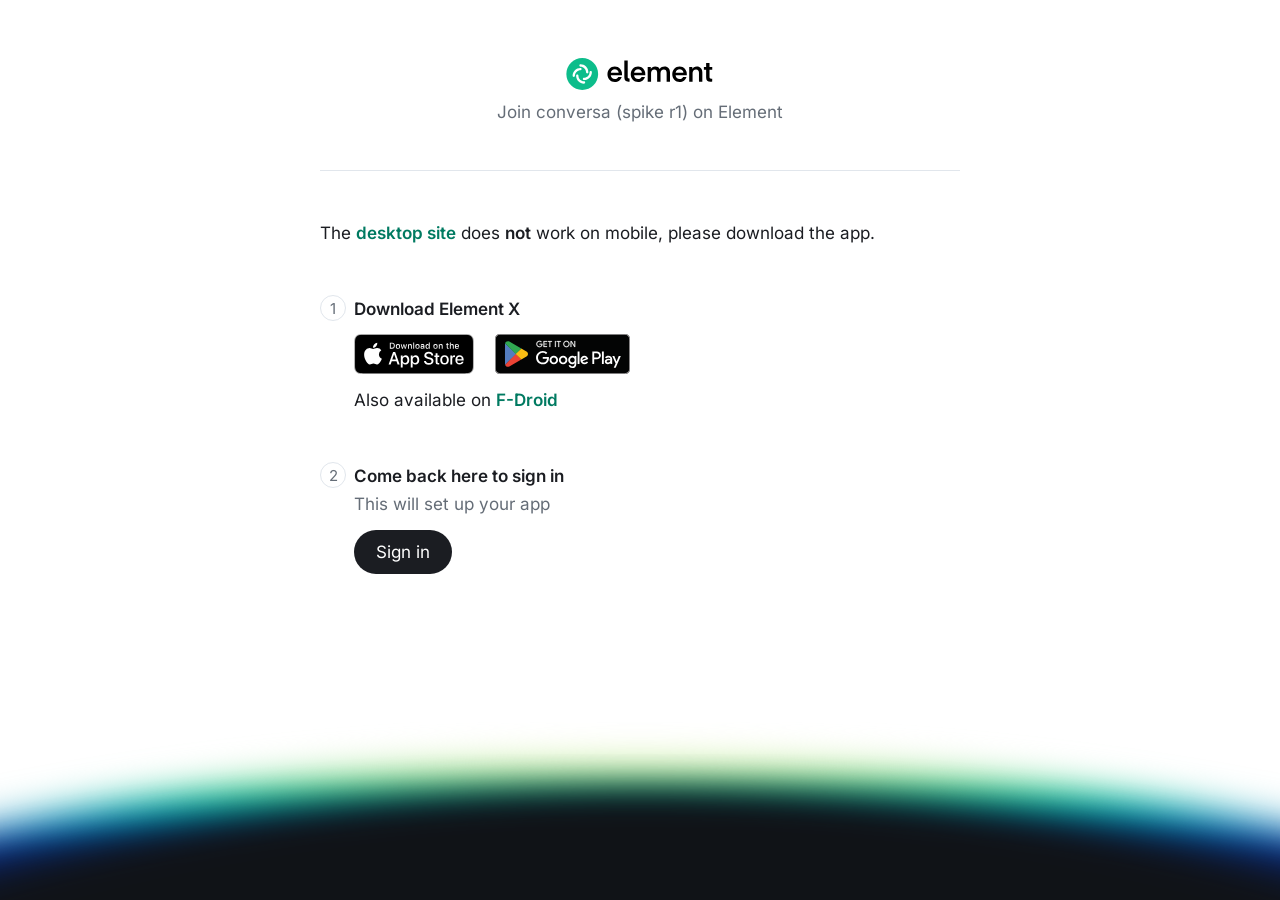
==== html/mobile_guide/index.html @ 9057e9ce "web client: element web enxuto + config conversa (r1)" ====
<!doctype html>
<!--
    Please note: This page is similar to the one at mobile.element.io so any changes made here can potentially
    be applied to that site as well. They still share the mobile-apps.ts file for updating the app metadata.
-->
<html lang="en">
    <head>
        <title>Element Mobile Guide</title>
        <meta name="viewport" content="width=device-width, initial-scale=1.0" />
        <meta name="apple-itunes-app" content="app-id=id1631335820" />
    <script defer src="../bundles/a655e0c10163939af693/mobileguide.js"></script><link href="../bundles/a655e0c10163939af693/mobileguide.css" rel="stylesheet"></head>

    <body>
        <div class="mx_HomePage_errorContainer">
            <!-- populated by JS if needed -->
        </div>

        <div class="mx_HomePage_container">
            <header>
                <div class="mx_HomePage_header">
                    <div>
                        <img src="./assets/element-logo.svg" alt="Element Logo" width="148px" height="32px" />
                    </div>
                    <div>
                        <p id="header_title">Join Element.</p>
                    </div>
                </div>
                <hr />
            </header>

            <main>
                <div class="mx_HomePage_col mx_Spacer">
                    <p>
                        The <a id="back_to_element_button" href="#" class="mx_DesktopLink">desktop site</a> does
                        <b>not</b> work on mobile, please download the app.
                    </p>
                </div>
                <div class="mx_HomePage_col mx_Spacer">
                    <div class="mx_HomePage_row">
                        <div class="mx_HomePage_step_number">
                            <span>1</span>
                        </div>
                        <div>
                            <h1 id="step1_heading">Download Element</h1>
                            <div class="mx_StoreLinks">
                                <a
                                    href="https://apps.apple.com/app/element-x-secure-chat-call/id1631335820"
                                    target="_blank"
                                    class="mx_StoreBadge"
                                    id="app_store_link"
                                >
                                    <img
                                        src="./assets/app-store-badge.svg"
                                        alt="Download on the App Store."
                                        width="120px"
                                        height="40px"
                                    />
                                </a>
                                <a
                                    href="https://play.google.com/store/apps/details?id=io.element.android.x"
                                    target="_blank"
                                    class="mx_StoreBadge"
                                    id="play_store_link"
                                >
                                    <img
                                        src="./assets/google-play-badge.svg"
                                        alt="Get it on Google Play."
                                        width="135px"
                                        height="40px"
                                    />
                                </a>
                            </div>
                            <p id="f_droid_section">
                                Also available on
                                <a
                                    href="https://f-droid.org/packages/io.element.android.x"
                                    target="_blank"
                                    class="mx_ClearDecoration"
                                    id="f_droid_link"
                                    >F-Droid</a
                                >
                            </p>
                        </div>
                    </div>
                </div>
                <div id="step2_container" class="mx_HomePage_col mx_Spacer" style="display: none">
                    <div class="mx_HomePage_row">
                        <div class="mx_HomePage_step_number">
                            <span>2</span>
                        </div>
                        <div>
                            <h1>Come back here to sign in</h1>
                            <p id="step2_description">This will set up your app</p>
                            <a class="mx_Button" id="deep_link_button" href="#">Sign in</a>
                        </div>
                    </div>
                </div>
            </main>
        </div>

        <footer>
            <div class="mx_BottomGradient"></div>
        </footer>
    </body>
</html>
---- html/bundles/a655e0c10163939af693/mobileguide.css ----
@font-face{ascent-override:91.2883%;descent-override:22.7301%;font-display:swap;font-family:"Inter Fallback: Helvetica Neue";font-style:normal;font-weight:400;line-gap-override:0%;size-adjust:106.1198%;src:local("Helvetica Neue"),local("HelveticaNeue")}@font-face{ascent-override:89.9412%;descent-override:22.3946%;font-display:swap;font-family:"Inter Fallback: Segoe UI";font-style:normal;font-weight:400;size-adjust:107.7093%;src:local("Segoe UI"),local("SegoeUI")}@font-face{ascent-override:90.2384%;descent-override:22.4686%;font-display:swap;font-family:"Inter Fallback: Roboto";font-style:normal;font-weight:400;size-adjust:107.3546%;src:local("Roboto Regular"),local("Roboto-Regular")}@font-face{ascent-override:92.3027%;descent-override:22.9826%;font-display:swap;font-family:"Inter Fallback: Ubuntu";font-style:normal;font-weight:400;line-gap-override:0%;size-adjust:104.9536%;src:local("Ubuntu Regular"),local("Ubuntu-Regular")}@font-face{ascent-override:92.9112%;descent-override:23.1342%;font-display:swap;font-family:"Inter Fallback: Fira Sans";font-style:normal;font-weight:400;size-adjust:104.2662%;src:local("Fira Sans Regular"),local("FiraSans-Regular")}@font-face{ascent-override:96.1571%;descent-override:23.9423%;font-display:swap;font-family:"Inter Fallback: Noto Sans";font-style:normal;font-weight:400;size-adjust:100.7466%;src:local("Noto Sans Regular"),local("NotoSans-Regular")}@font-face{ascent-override:90.4365%;descent-override:22.518%;font-display:swap;font-family:"Inter Fallback: Arial";font-style:normal;font-weight:400;line-gap-override:0%;size-adjust:107.1194%;src:local("Arial"),local("ArialMT")}@font-face{ascent-override:90.3285%;descent-override:22.4911%;font-display:swap;font-family:"Inter Fallback: Helvetica Neue";font-style:italic;font-weight:400;line-gap-override:0%;size-adjust:107.2475%;src:local("Helvetica Neue Italic"),local("HelveticaNeue-Italic")}@font-face{ascent-override:87.4238%;descent-override:21.7678%;font-display:swap;font-family:"Inter Fallback: Segoe UI";font-style:italic;font-weight:400;size-adjust:110.8108%;src:local("Segoe UI Italic"),local("SegoeUI-Italic")}@font-face{ascent-override:87.2269%;descent-override:21.7188%;font-display:swap;font-family:"Inter Fallback: Roboto";font-style:italic;font-weight:400;size-adjust:111.0609%;src:local("Roboto Italic"),local("Roboto-Italic")}@font-face{ascent-override:88.7154%;descent-override:22.0894%;font-display:swap;font-family:"Inter Fallback: Ubuntu";font-style:italic;font-weight:400;line-gap-override:0%;size-adjust:109.1974%;src:local("Ubuntu Italic"),local("Ubuntu-Italic")}@font-face{ascent-override:91.3366%;descent-override:22.7421%;font-display:swap;font-family:"Inter Fallback: Fira Sans";font-style:italic;font-weight:400;size-adjust:106.0637%;src:local("Fira Sans Italic"),local("FiraSans-Italic")}@font-face{ascent-override:90.1268%;descent-override:22.4409%;font-display:swap;font-family:"Inter Fallback: Noto Sans";font-style:italic;font-weight:400;size-adjust:107.4874%;src:local("Noto Sans Italic"),local("NotoSans-Italic")}@font-face{ascent-override:89.885%;descent-override:22.3806%;font-display:swap;font-family:"Inter Fallback: Arial";font-style:italic;font-weight:400;line-gap-override:0%;size-adjust:107.7766%;src:local("Arial Italic"),local("Arial-ItalicMT")}@font-face{ascent-override:93.3765%;descent-override:23.25%;font-display:swap;font-family:"Inter Fallback: Helvetica Neue";font-style:normal;font-weight:500;line-gap-override:0%;size-adjust:103.7466%;src:local("Helvetica Neue Medium"),local("HelveticaNeue-Medium")}@font-face{ascent-override:91.8744%;descent-override:22.876%;font-display:swap;font-family:"Inter Fallback: Segoe UI";font-style:normal;font-weight:500;size-adjust:105.4429%;src:local("Segoe UI Semibold"),local("SegoeUI-Semibold")}@font-face{ascent-override:90.1094%;descent-override:22.4365%;font-display:swap;font-family:"Inter Fallback: Roboto";font-style:normal;font-weight:500;size-adjust:107.5082%;src:local("Roboto Medium"),local("Roboto-Medium")}@font-face{ascent-override:93.5773%;descent-override:23.3%;font-display:swap;font-family:"Inter Fallback: Ubuntu";font-style:normal;font-weight:500;line-gap-override:0%;size-adjust:103.524%;src:local("Ubuntu Medium"),local("Ubuntu-Medium")}@font-face{ascent-override:92.1717%;descent-override:22.95%;font-display:swap;font-family:"Inter Fallback: Fira Sans";font-style:normal;font-weight:500;size-adjust:105.1028%;src:local("Fira Sans Medium"),local("FiraSans-Medium")}@font-face{ascent-override:96.7903%;descent-override:24.1%;font-display:swap;font-family:"Inter Fallback: Noto Sans";font-style:normal;font-weight:500;size-adjust:100.0875%;src:local("Noto Sans Medium"),local("NotoSans-Medium")}@font-face{ascent-override:92.8129%;descent-override:23.1097%;font-display:swap;font-family:"Inter Fallback: Helvetica Neue";font-style:italic;font-weight:500;line-gap-override:0%;size-adjust:104.3767%;src:local("Helvetica Neue Medium Italic"),local("HelveticaNeue-MediumItalic")}@font-face{ascent-override:90.3452%;descent-override:22.4952%;font-display:swap;font-family:"Inter Fallback: Segoe UI";font-style:italic;font-weight:500;line-gap-override:0%;size-adjust:107.2276%;src:local("Segoe UI Semibold Italic"),local("SegoeUI-SemiboldItalic")}@font-face{ascent-override:87.0316%;descent-override:21.6702%;font-display:swap;font-family:"Inter Fallback: Roboto";font-style:italic;font-weight:500;size-adjust:111.3102%;src:local("Roboto Medium Italic"),local("Roboto-MediumItalic")}@font-face{ascent-override:90.6173%;descent-override:22.563%;font-display:swap;font-family:"Inter Fallback: Ubuntu";font-style:italic;font-weight:500;line-gap-override:0%;size-adjust:106.9056%;src:local("Ubuntu Medium Italic"),local("Ubuntu-MediumItalic")}@font-face{ascent-override:90.2181%;descent-override:22.4636%;font-display:swap;font-family:"Inter Fallback: Fira Sans";font-style:italic;font-weight:500;size-adjust:107.3787%;src:local("Fira Sans Medium Italic"),local("FiraSans-MediumItalic")}@font-face{ascent-override:91.0165%;descent-override:22.6624%;font-display:swap;font-family:"Inter Fallback: Noto Sans";font-style:italic;font-weight:500;size-adjust:106.4367%;src:local("Noto Sans Medium Italic"),local("NotoSans-MediumItalic")}@font-face{ascent-override:95.4228%;descent-override:23.7595%;font-display:swap;font-family:"Inter Fallback: Helvetica Neue";font-style:normal;font-weight:600;line-gap-override:0%;size-adjust:101.5218%;src:local("Helvetica Neue Bold"),local("HelveticaNeue-Bold")}@font-face{ascent-override:94.4483%;descent-override:23.5169%;font-display:swap;font-family:"Inter Fallback: Segoe UI";font-style:normal;font-weight:600;size-adjust:102.5694%;src:local("Segoe UI Bold"),local("SegoeUI-Bold")}@font-face{ascent-override:89.886%;descent-override:22.3809%;font-display:swap;font-family:"Inter Fallback: Roboto";font-style:normal;font-weight:600;size-adjust:107.7754%;src:local("Roboto Bold"),local("Roboto-Bold")}@font-face{ascent-override:95.4228%;descent-override:23.7595%;font-display:swap;font-family:"Inter Fallback: Ubuntu";font-style:normal;font-weight:600;line-gap-override:0%;size-adjust:101.5218%;src:local("Ubuntu Bold"),local("Ubuntu-Bold")}@font-face{ascent-override:91.2481%;descent-override:22.72%;font-display:swap;font-family:"Inter Fallback: Fira Sans";font-style:normal;font-weight:600;size-adjust:106.1666%;src:local("Fira Sans SemiBold"),local("FiraSans-SemiBold")}@font-face{ascent-override:97.8084%;descent-override:24.3535%;font-display:swap;font-family:"Inter Fallback: Noto Sans";font-style:normal;font-weight:600;size-adjust:99.0457%;src:local("Noto Sans SemiBold"),local("NotoSans-SemiBold")}@font-face{ascent-override:95.419%;descent-override:23.7586%;font-display:swap;font-family:"Inter Fallback: Arial";font-style:normal;font-weight:600;line-gap-override:0%;size-adjust:101.5259%;src:local("Arial Bold"),local("Arial-BoldMT")}@font-face{ascent-override:94.9556%;descent-override:23.6432%;font-display:swap;font-family:"Inter Fallback: Helvetica Neue";font-style:italic;font-weight:600;line-gap-override:0%;size-adjust:102.0213%;src:local("Helvetica Neue Bold Italic"),local("HelveticaNeue-BoldItalic")}@font-face{ascent-override:93.4049%;descent-override:23.2571%;font-display:swap;font-family:"Inter Fallback: Segoe UI";font-style:italic;font-weight:600;size-adjust:103.7152%;src:local("Segoe UI Bold Italic"),local("SegoeUI-BoldItalic")}@font-face{ascent-override:86.7537%;descent-override:21.601%;font-display:swap;font-family:"Inter Fallback: Roboto";font-style:italic;font-weight:600;size-adjust:111.6667%;src:local("Roboto Bold Italic"),local("Roboto-BoldItalic")}@font-face{ascent-override:92.3893%;descent-override:23.0042%;font-display:swap;font-family:"Inter Fallback: Ubuntu";font-style:italic;font-weight:600;line-gap-override:0%;size-adjust:104.8553%;src:local("Ubuntu Bold Italic"),local("Ubuntu-BoldItalic")}@font-face{ascent-override:89.2306%;descent-override:22.2177%;font-display:swap;font-family:"Inter Fallback: Fira Sans";font-style:italic;font-weight:600;size-adjust:108.567%;src:local("Fira Sans SemiBold Italic"),local("FiraSans-SemiBoldItalic")}@font-face{ascent-override:91.9944%;descent-override:22.9059%;font-display:swap;font-family:"Inter Fallback: Noto Sans";font-style:italic;font-weight:600;size-adjust:105.3053%;src:local("Noto Sans SemiBold Italic"),local("NotoSans-SemiBoldItalic")}@font-face{ascent-override:94.7544%;descent-override:23.5931%;font-display:swap;font-family:"Inter Fallback: Arial";font-style:italic;font-weight:600;line-gap-override:0%;size-adjust:102.238%;src:local("Arial Bold Italic"),local("Arial-BoldItalicMT")}@media screen{@layer cpd-base{:root,[class*=cpd-theme-]{--cpd-space-scale:4px;--cpd-space-0x:0;--cpd-space-6x:24px;--cpd-space-10x:40px;--cpd-space-11x:44px;--cpd-space-12x:48px;--cpd-space-16x:64px;--cpd-space-36x:144px;--cpd-space-56x:224px;--cpd-border-width-1:1px;--cpd-border-width-2:2px;--cpd-border-width-4:4px;--cpd-border-width-0-5:0.5px;--cpd-font-family-sans:Inter,"Inter Fallback: Helvetica Neue","Inter Fallback: Segoe UI","Inter Fallback: Roboto","Inter Fallback: Ubuntu","Inter Fallback: Fira Sans","Inter Fallback: Noto Sans","Inter Fallback: Arial","Helvetica Neue","Segoe UI",Roboto,Ubuntu,"Fira Sans","Noto Sans",Arial,sans-serif;--cpd-font-family-mono:Inconsolata,ui-monospace,monospace;--cpd-font-weight-regular:400;--cpd-font-weight-medium:500;--cpd-font-weight-semibold:600;--cpd-font-line-height-minimum:1;--cpd-font-line-height-tight:1.25;--cpd-font-line-height-regular:1.5;--cpd-font-size-body-xs:0.6875rem;--cpd-font-size-body-sm:0.8125rem;--cpd-font-size-body-md:0.9375rem;--cpd-font-size-body-lg:1.0625rem;--cpd-font-size-heading-sm:1.25rem;--cpd-font-size-heading-md:1.5rem;--cpd-font-size-heading-lg:1.75rem;--cpd-font-size-heading-xl:2rem;--cpd-font-size-root:1rem;--cpd-font-letter-spacing-body-xs:0.0048em;--cpd-font-letter-spacing-body-sm:-0.0031em;--cpd-font-letter-spacing-body-md:-0.0088em;--cpd-font-letter-spacing-body-lg:-0.0128em;--cpd-font-letter-spacing-heading-sm:-0.0166em;--cpd-font-letter-spacing-heading-md:-0.0195em;--cpd-font-letter-spacing-heading-lg:-0.0209em;--cpd-font-letter-spacing-heading-xl:-0.0216em;--cpd-space-0-5x:2px;--cpd-space-1x:var(--cpd-space-scale);--cpd-space-1-5x:6px;--cpd-space-2x:8px;--cpd-space-3x:12px;--cpd-space-4x:16px;--cpd-space-5x:20px;--cpd-space-7x:28px;--cpd-space-8x:32px;--cpd-space-9x:36px;--cpd-space-13x:52px;--cpd-space-14x:56px;--cpd-space-15x:60px;--cpd-space-20x:80px;--cpd-space-24x:96px;--cpd-space-28x:112px;--cpd-space-32x:128px;--cpd-space-40x:160px;--cpd-space-48x:192px;--cpd-space-64x:256px;--cpd-font-body-xs-regular:var(--cpd-font-weight-regular) var(--cpd-font-size-body-xs)/var(--cpd-font-line-height-regular) var(--cpd-font-family-sans);--cpd-font-body-xs-medium:var(--cpd-font-weight-medium) var(--cpd-font-size-body-xs)/var(--cpd-font-line-height-regular) var(--cpd-font-family-sans);--cpd-font-body-xs-semibold:var(--cpd-font-weight-semibold) var(--cpd-font-size-body-xs)/var(--cpd-font-line-height-regular) var(--cpd-font-family-sans);--cpd-font-body-sm-regular:var(--cpd-font-weight-regular) var(--cpd-font-size-body-sm)/var(--cpd-font-line-height-regular) var(--cpd-font-family-sans);--cpd-font-body-sm-medium:var(--cpd-font-weight-medium) var(--cpd-font-size-body-sm)/var(--cpd-font-line-height-regular) var(--cpd-font-family-sans);--cpd-font-body-sm-semibold:var(--cpd-font-weight-semibold) var(--cpd-font-size-body-sm)/var(--cpd-font-line-height-regular) var(--cpd-font-family-sans);--cpd-font-body-md-regular:var(--cpd-font-weight-regular) var(--cpd-font-size-body-md)/var(--cpd-font-line-height-regular) var(--cpd-font-family-sans);--cpd-font-body-md-medium:var(--cpd-font-weight-medium) var(--cpd-font-size-body-md)/var(--cpd-font-line-height-regular) var(--cpd-font-family-sans);--cpd-font-body-md-semibold:var(--cpd-font-weight-semibold) var(--cpd-font-size-body-md)/var(--cpd-font-line-height-regular) var(--cpd-font-family-sans);--cpd-font-body-lg-regular:var(--cpd-font-weight-regular) var(--cpd-font-size-body-lg)/var(--cpd-font-line-height-regular) var(--cpd-font-family-sans);--cpd-font-body-lg-medium:var(--cpd-font-weight-medium) var(--cpd-font-size-body-lg)/var(--cpd-font-line-height-regular) var(--cpd-font-family-sans);--cpd-font-body-lg-semibold:var(--cpd-font-weight-semibold) var(--cpd-font-size-body-lg)/var(--cpd-font-line-height-regular) var(--cpd-font-family-sans);--cpd-font-heading-sm-regular:var(--cpd-font-weight-regular) var(--cpd-font-size-heading-sm)/var(--cpd-font-line-height-tight) var(--cpd-font-family-sans);--cpd-font-heading-sm-medium:var(--cpd-font-weight-medium) var(--cpd-font-size-heading-sm)/var(--cpd-font-line-height-tight) var(--cpd-font-family-sans);--cpd-font-heading-sm-semibold:var(--cpd-font-weight-semibold) var(--cpd-font-size-heading-sm)/var(--cpd-font-line-height-tight) var(--cpd-font-family-sans);--cpd-font-heading-md-regular:var(--cpd-font-weight-regular) var(--cpd-font-size-heading-md)/var(--cpd-font-line-height-tight) var(--cpd-font-family-sans);--cpd-font-heading-md-semibold:var(--cpd-font-weight-semibold) var(--cpd-font-size-heading-md)/var(--cpd-font-line-height-tight) var(--cpd-font-family-sans);--cpd-font-heading-lg-regular:var(--cpd-font-weight-regular) var(--cpd-font-size-heading-lg)/var(--cpd-font-line-height-tight) var(--cpd-font-family-sans);--cpd-font-heading-lg-semibold:var(--cpd-font-weight-semibold) var(--cpd-font-size-heading-lg)/var(--cpd-font-line-height-tight) var(--cpd-font-family-sans);--cpd-font-heading-xl-regular:var(--cpd-font-weight-regular) var(--cpd-font-size-heading-xl)/var(--cpd-font-line-height-tight) var(--cpd-font-family-sans);--cpd-font-heading-xl-semibold:var(--cpd-font-weight-semibold) var(--cpd-font-size-heading-xl)/var(--cpd-font-line-height-tight) var(--cpd-font-family-sans)}}}@media screen{@layer cpd-semantic{:root,[class*=cpd-theme-]{--cpd-color-text-primary:var(--cpd-color-gray-1400);--cpd-color-text-secondary:var(--cpd-color-gray-900);--cpd-color-text-disabled:var(--cpd-color-gray-800);--cpd-color-text-action-primary:var(--cpd-color-gray-1400);--cpd-color-text-action-accent:var(--cpd-color-green-900);--cpd-color-text-action-success:var(--cpd-color-green-900);--cpd-color-text-link-external:var(--cpd-color-blue-1100);--cpd-color-text-critical-primary:var(--cpd-color-red-900);--cpd-color-text-success-primary:var(--cpd-color-green-900);--cpd-color-text-info-primary:var(--cpd-color-blue-1100);--cpd-color-text-on-solid-primary:var(--cpd-color-theme-bg);--cpd-color-text-decorative-1:var(--cpd-color-lime-1100);--cpd-color-text-decorative-2:var(--cpd-color-cyan-1100);--cpd-color-text-decorative-3:var(--cpd-color-fuchsia-1100);--cpd-color-text-decorative-4:var(--cpd-color-purple-1100);--cpd-color-text-decorative-5:var(--cpd-color-pink-1100);--cpd-color-text-decorative-6:var(--cpd-color-orange-1100);--cpd-color-text-badge-accent:var(--cpd-color-green-1100);--cpd-color-text-badge-info:var(--cpd-color-blue-1100);--cpd-color-text-warning-primary:var(--cpd-color-orange-900);--cpd-color-bg-subtle-primary:var(--cpd-color-gray-400);--cpd-color-bg-subtle-secondary:var(--cpd-color-gray-300);--cpd-color-bg-subtle-tertiary:var(--cpd-color-gray-100);--cpd-color-bg-canvas-default:var(--cpd-color-theme-bg);--cpd-color-bg-canvas-disabled:var(--cpd-color-gray-200);--cpd-color-bg-action-primary-rest:var(--cpd-color-gray-1400);--cpd-color-bg-action-primary-hovered:var(--cpd-color-gray-1200);--cpd-color-bg-action-primary-pressed:var(--cpd-color-gray-1100);--cpd-color-bg-action-primary-disabled:var(--cpd-color-gray-700);--cpd-color-bg-action-secondary-rest:var(--cpd-color-theme-bg);--cpd-color-bg-action-secondary-hovered:var(--cpd-color-alpha-gray-200);--cpd-color-bg-action-secondary-pressed:var(--cpd-color-alpha-gray-300);--cpd-color-bg-action-tertiary-rest:var(--cpd-color-theme-bg);--cpd-color-bg-action-tertiary-hovered:var(--cpd-color-gray-300);--cpd-color-bg-action-tertiary-selected:var(--cpd-color-gray-400);--cpd-color-bg-critical-primary:var(--cpd-color-red-900);--cpd-color-bg-critical-hovered:var(--cpd-color-red-1000);--cpd-color-bg-critical-subtle:var(--cpd-color-red-200);--cpd-color-bg-critical-subtle-hovered:var(--cpd-color-red-300);--cpd-color-bg-success-subtle:var(--cpd-color-green-200);--cpd-color-bg-success-rest:var(--cpd-color-green-900);--cpd-color-bg-success-hovered:var(--cpd-color-green-1000);--cpd-color-bg-success-pressed:var(--cpd-color-green-1100);--cpd-color-bg-info-subtle:var(--cpd-color-blue-200);--cpd-color-bg-decorative-1:var(--cpd-color-lime-300);--cpd-color-bg-decorative-2:var(--cpd-color-cyan-300);--cpd-color-bg-decorative-3:var(--cpd-color-fuchsia-300);--cpd-color-bg-decorative-4:var(--cpd-color-purple-300);--cpd-color-bg-decorative-5:var(--cpd-color-pink-300);--cpd-color-bg-decorative-6:var(--cpd-color-orange-300);--cpd-color-bg-accent-rest:var(--cpd-color-green-900);--cpd-color-bg-accent-hovered:var(--cpd-color-green-1000);--cpd-color-bg-accent-pressed:var(--cpd-color-green-1100);--cpd-color-bg-accent-selected:var(--cpd-color-alpha-green-300);--cpd-color-bg-accent-subtle:var(--cpd-color-green-200);--cpd-color-bg-badge-accent:var(--cpd-color-green-400);--cpd-color-bg-badge-info:var(--cpd-color-blue-400);--cpd-color-bg-badge-default:var(--cpd-color-theme-bg);--cpd-color-bg-badge-primary:var(--cpd-color-gray-1400);--cpd-color-bg-badge-secondary:var(--cpd-color-gray-400);--cpd-color-bg-badge-critical:var(--cpd-color-red-300);--cpd-color-border-disabled:var(--cpd-color-gray-500);--cpd-color-border-focused:var(--cpd-color-blue-900);--cpd-color-border-interactive-primary:var(--cpd-color-gray-800);--cpd-color-border-interactive-secondary:var(--cpd-color-gray-600);--cpd-color-border-interactive-hovered:var(--cpd-color-gray-1100);--cpd-color-border-interactive-pressed:var(--cpd-color-gray-1400);--cpd-color-border-critical-primary:var(--cpd-color-red-900);--cpd-color-border-critical-hovered:var(--cpd-color-red-1000);--cpd-color-border-critical-subtle:var(--cpd-color-red-500);--cpd-color-border-success-subtle:var(--cpd-color-green-500);--cpd-color-border-success-primary:var(--cpd-color-green-900);--cpd-color-border-info-subtle:var(--cpd-color-blue-700);--cpd-color-border-accent-subtle:var(--cpd-color-green-700);--cpd-color-border-accent-primary:var(--cpd-color-green-900);--cpd-color-icon-primary:var(--cpd-color-gray-1400);--cpd-color-icon-secondary:var(--cpd-color-gray-900);--cpd-color-icon-tertiary:var(--cpd-color-gray-800);--cpd-color-icon-quaternary:var(--cpd-color-gray-700);--cpd-color-icon-disabled:var(--cpd-color-gray-700);--cpd-color-icon-primary-alpha:var(--cpd-color-alpha-gray-1400);--cpd-color-icon-secondary-alpha:var(--cpd-color-alpha-gray-900);--cpd-color-icon-tertiary-alpha:var(--cpd-color-alpha-gray-800);--cpd-color-icon-quaternary-alpha:var(--cpd-color-alpha-gray-700);--cpd-color-icon-accent-tertiary:var(--cpd-color-green-800);--cpd-color-icon-accent-primary:var(--cpd-color-green-900);--cpd-color-icon-critical-primary:var(--cpd-color-red-900);--cpd-color-icon-success-primary:var(--cpd-color-green-900);--cpd-color-icon-info-primary:var(--cpd-color-blue-1100);--cpd-color-icon-on-solid-primary:var(--cpd-color-theme-bg);--cpd-color-icon-warning-primary:var(--cpd-color-orange-900);--cpd-color-gradient-subtle-stop1:var(--cpd-color-alpha-green-500);--cpd-color-gradient-subtle-stop2:var(--cpd-color-alpha-green-400);--cpd-color-gradient-subtle-stop3:var(--cpd-color-alpha-green-300);--cpd-color-gradient-subtle-stop4:var(--cpd-color-alpha-green-200);--cpd-color-gradient-subtle-stop5:var(--cpd-color-alpha-green-100);--cpd-color-gradient-subtle-stop6:var(--cpd-color-transparent);--cpd-color-gradient-info-stop1:var(--cpd-color-blue-200);--cpd-color-gradient-info-stop2:var(--cpd-color-theme-bg);--cpd-color-gradient-critical-stop1:var(--cpd-color-red-200);--cpd-color-gradient-critical-stop2:var(--cpd-color-theme-bg);--cpd-color-separator-primary:var(--cpd-color-gray-400);--cpd-color-separator-secondary:var(--cpd-color-gray-300);--cpd-color-gradient-subtle-linear:linear-gradient(180deg,var(--cpd-color-gradient-subtle-stop1) 0%,var(--cpd-color-gradient-subtle-stop2) 20%,var(--cpd-color-gradient-subtle-stop3) 40%,var(--cpd-color-gradient-subtle-stop4) 60%,var(--cpd-color-gradient-subtle-stop5) 80%,var(--cpd-color-gradient-subtle-stop6) 100%);--cpd-color-gradient-info-linear:linear-gradient(180deg,var(--cpd-color-gradient-info-stop1) 0%,var(--cpd-color-gradient-info-stop2) 100%);--cpd-color-gradient-critical-linear:linear-gradient(180deg,var(--cpd-color-gradient-critical-stop1) 0%,var(--cpd-color-gradient-critical-stop2) 100%)}}}@media screen{@layer cpd-base{.cpd-theme-light.cpd-theme-light{--cpd-color-theme-bg:#fff;--cpd-color-gray-100:#fbfcfd;--cpd-color-gray-200:#f7f9fa;--cpd-color-gray-300:#f0f2f5;--cpd-color-gray-400:#e1e6ec;--cpd-color-gray-500:#cdd3da;--cpd-color-gray-600:#bdc4cc;--cpd-color-gray-700:#a6adb7;--cpd-color-gray-800:#818a95;--cpd-color-gray-900:#656d77;--cpd-color-gray-1000:#595e67;--cpd-color-gray-1100:#4c5158;--cpd-color-gray-1200:#3c4045;--cpd-color-gray-1300:#2b2d32;--cpd-color-gray-1400:#1b1d22;--cpd-color-red-100:#fffaf9;--cpd-color-red-200:#fff7f6;--cpd-color-red-300:#ffefec;--cpd-color-red-400:#ffdfda;--cpd-color-red-500:#ffc5bc;--cpd-color-red-600:#ffafa5;--cpd-color-red-700:#ff8c81;--cpd-color-red-800:#ff3d3d;--cpd-color-red-900:#d51928;--cpd-color-red-1000:#bc0f22;--cpd-color-red-1100:#a4041d;--cpd-color-red-1200:#850006;--cpd-color-red-1300:#620000;--cpd-color-red-1400:#450000;--cpd-color-orange-100:#fffaf7;--cpd-color-orange-200:#fff6ef;--cpd-color-orange-300:#ffefe4;--cpd-color-orange-400:#ffdfc8;--cpd-color-orange-500:#ffc8a1;--cpd-color-orange-600:#fdb37c;--cpd-color-orange-700:#f89440;--cpd-color-orange-800:#dc6700;--cpd-color-orange-900:#bc4500;--cpd-color-orange-1000:#ac3300;--cpd-color-orange-1100:#9b2200;--cpd-color-orange-1200:#850000;--cpd-color-orange-1300:#620000;--cpd-color-orange-1400:#450000;--cpd-color-yellow-100:#fffcf0;--cpd-color-yellow-200:#fff8e0;--cpd-color-yellow-300:#fff2c1;--cpd-color-yellow-400:#ffe484;--cpd-color-yellow-500:#fbce00;--cpd-color-yellow-600:#f1bd00;--cpd-color-yellow-700:#dea200;--cpd-color-yellow-800:#be7a00;--cpd-color-yellow-900:#9f5b00;--cpd-color-yellow-1000:#8f4d00;--cpd-color-yellow-1100:#803f00;--cpd-color-yellow-1200:#692e00;--cpd-color-yellow-1300:#541a00;--cpd-color-yellow-1400:#410600;--cpd-color-lime-100:#f8fdf6;--cpd-color-lime-200:#f1fcee;--cpd-color-lime-300:#e0f8d9;--cpd-color-lime-400:#c8f1ba;--cpd-color-lime-500:#99e57e;--cpd-color-lime-600:#76db4c;--cpd-color-lime-700:#54c424;--cpd-color-lime-800:#359d18;--cpd-color-lime-900:#197d0c;--cpd-color-lime-1000:#006e00;--cpd-color-lime-1100:#005f00;--cpd-color-lime-1200:#004b00;--cpd-color-lime-1300:#003600;--cpd-color-lime-1400:#002400;--cpd-color-green-100:#f8fdfb;--cpd-color-green-200:#f1fbf6;--cpd-color-green-300:#e3f7ed;--cpd-color-green-400:#c6eedb;--cpd-color-green-500:#98e1c1;--cpd-color-green-600:#71d7ae;--cpd-color-green-700:#0bc491;--cpd-color-green-800:#009b78;--cpd-color-green-900:#007a61;--cpd-color-green-1000:#006b52;--cpd-color-green-1100:#005c45;--cpd-color-green-1200:#004933;--cpd-color-green-1300:#003420;--cpd-color-green-1400:#002311;--cpd-color-cyan-100:#f8fdfd;--cpd-color-cyan-200:#f1fafb;--cpd-color-cyan-300:#e3f5f8;--cpd-color-cyan-400:#c7ecf0;--cpd-color-cyan-500:#9bdde5;--cpd-color-cyan-600:#76d1dd;--cpd-color-cyan-700:#15becf;--cpd-color-cyan-800:#0094c0;--cpd-color-cyan-900:#0072ac;--cpd-color-cyan-1000:#00629c;--cpd-color-cyan-1100:#00548c;--cpd-color-cyan-1200:#004077;--cpd-color-cyan-1300:#002b61;--cpd-color-cyan-1400:#00194f;--cpd-color-blue-100:#f9fcff;--cpd-color-blue-200:#f4f8ff;--cpd-color-blue-300:#e9f2ff;--cpd-color-blue-400:#d8e7fe;--cpd-color-blue-500:#bad5fc;--cpd-color-blue-600:#a3c6fa;--cpd-color-blue-700:#7eaff6;--cpd-color-blue-800:#4088ee;--cpd-color-blue-900:#0467dd;--cpd-color-blue-1000:#0558c7;--cpd-color-blue-1100:#064ab1;--cpd-color-blue-1200:#043894;--cpd-color-blue-1300:#012478;--cpd-color-blue-1400:#000e65;--cpd-color-purple-100:#fbfbff;--cpd-color-purple-200:#f8f7ff;--cpd-color-purple-300:#f1efff;--cpd-color-purple-400:#e6e2ff;--cpd-color-purple-500:#d4cdff;--cpd-color-purple-600:#c5bbff;--cpd-color-purple-700:#b1a0ff;--cpd-color-purple-800:#9271fd;--cpd-color-purple-900:#7a47f1;--cpd-color-purple-1000:#6b37de;--cpd-color-purple-1100:#5d26cd;--cpd-color-purple-1200:#4c05b5;--cpd-color-purple-1300:#33008d;--cpd-color-purple-1400:#200066;--cpd-color-fuchsia-100:#fefafe;--cpd-color-fuchsia-200:#fcf5fd;--cpd-color-fuchsia-300:#faeefb;--cpd-color-fuchsia-400:#f6dff7;--cpd-color-fuchsia-500:#edc6f0;--cpd-color-fuchsia-600:#e7b2ea;--cpd-color-fuchsia-700:#db93e1;--cpd-color-fuchsia-800:#c85ed1;--cpd-color-fuchsia-900:#ad33bd;--cpd-color-fuchsia-1000:#972aaa;--cpd-color-fuchsia-1100:#822198;--cpd-color-fuchsia-1200:#671481;--cpd-color-fuchsia-1300:#4e0068;--cpd-color-fuchsia-1400:#34004c;--cpd-color-pink-100:#fffafb;--cpd-color-pink-200:#fff5f7;--cpd-color-pink-300:#ffecf0;--cpd-color-pink-400:#ffdee5;--cpd-color-pink-500:#ffc2cf;--cpd-color-pink-600:#ffadc0;--cpd-color-pink-700:#ff88a6;--cpd-color-pink-800:#f7407d;--cpd-color-pink-900:#d20c65;--cpd-color-pink-1000:#b80a5b;--cpd-color-pink-1100:#9f0850;--cpd-color-pink-1200:#7e0642;--cpd-color-pink-1300:#5f002b;--cpd-color-pink-1400:#430017;--cpd-color-alpha-gray-100:rgba(54,105,155,.02);--cpd-color-alpha-gray-200:rgba(54,104,129,.04);--cpd-color-alpha-gray-300:rgba(5,38,87,.06);--cpd-color-alpha-gray-400:rgba(5,46,97,.12);--cpd-color-alpha-gray-500:rgba(5,36,72,.2);--cpd-color-alpha-gray-600:rgba(1,29,60,.26);--cpd-color-alpha-gray-700:rgba(1,21,50,.35);--cpd-color-alpha-gray-800:rgba(3,21,43,.5);--cpd-color-alpha-gray-900:rgba(3,16,33,.61);--cpd-color-alpha-gray-1000:rgba(3,12,27,.66);--cpd-color-alpha-gray-1100:rgba(3,11,22,.71);--cpd-color-alpha-gray-1200:rgba(2,7,13,.77);--cpd-color-alpha-gray-1300:rgba(3,5,12,.84);--cpd-color-alpha-gray-1400:rgba(2,4,8,.9);--cpd-color-alpha-red-100:rgba(255,89,56,.03);--cpd-color-alpha-red-200:rgba(255,57,31,.04);--cpd-color-alpha-red-300:rgba(255,56,20,.08);--cpd-color-alpha-red-400:rgba(255,43,10,.15);--cpd-color-alpha-red-500:rgba(255,38,5,.27);--cpd-color-alpha-red-600:rgba(255,34,5,.36);--cpd-color-alpha-red-700:rgba(255,26,5,.5);--cpd-color-alpha-red-800:rgba(255,5,5,.77);--cpd-color-alpha-red-900:rgba(207,2,19,.91);--cpd-color-alpha-red-1000:rgba(187,2,23,.95);--cpd-color-alpha-red-1100:rgba(162,1,28,.99);--cpd-color-alpha-red-1200:#850007;--cpd-color-alpha-red-1300:#610000;--cpd-color-alpha-red-1400:#470000;--cpd-color-alpha-orange-100:rgba(255,129,56,.04);--cpd-color-alpha-orange-200:rgba(255,125,26,.07);--cpd-color-alpha-orange-300:rgba(255,108,10,.11);--cpd-color-alpha-orange-400:rgba(255,109,5,.22);--cpd-color-alpha-orange-500:rgba(255,106,0,.37);--cpd-color-alpha-orange-600:rgba(252,111,3,.52);--cpd-color-alpha-orange-700:rgba(245,110,0,.75);--cpd-color-alpha-orange-800:#db6600;--cpd-color-alpha-orange-900:#bd4500;--cpd-color-alpha-orange-1000:#ad3400;--cpd-color-alpha-orange-1100:#992100;--cpd-color-alpha-orange-1200:#850000;--cpd-color-alpha-orange-1300:#610000;--cpd-color-alpha-orange-1400:#470000;--cpd-color-alpha-yellow-100:rgba(255,205,5,.06);--cpd-color-alpha-yellow-200:rgba(255,199,15,.13);--cpd-color-alpha-yellow-300:rgba(255,201,5,.25);--cpd-color-alpha-yellow-400:rgba(255,201,5,.49);--cpd-color-alpha-yellow-500:#facc00;--cpd-color-alpha-yellow-600:#f0bc00;--cpd-color-alpha-yellow-700:#e0a500;--cpd-color-alpha-yellow-800:#bd7b00;--cpd-color-alpha-yellow-900:#9e5a00;--cpd-color-alpha-yellow-1000:#8f4c00;--cpd-color-alpha-yellow-1100:#804000;--cpd-color-alpha-yellow-1200:#6b2e00;--cpd-color-alpha-yellow-1300:#571b00;--cpd-color-alpha-yellow-1400:#420700;--cpd-color-alpha-lime-100:rgba(79,205,29,.04);--cpd-color-alpha-lime-200:rgba(56,212,12,.07);--cpd-color-alpha-lime-300:rgba(46,207,2,.15);--cpd-color-alpha-lime-400:rgba(58,206,9,.28);--cpd-color-alpha-lime-500:rgba(55,202,2,.51);--cpd-color-alpha-lime-600:rgba(64,206,3,.71);--cpd-color-alpha-lime-700:rgba(57,189,0,.86);--cpd-color-alpha-lime-800:rgba(32,147,1,.91);--cpd-color-alpha-lime-900:rgba(16,121,2,.96);--cpd-color-alpha-lime-1000:#007000;--cpd-color-alpha-lime-1100:#006100;--cpd-color-alpha-lime-1200:#004d00;--cpd-color-alpha-lime-1300:#003800;--cpd-color-alpha-lime-1400:#002400;--cpd-color-alpha-green-100:rgba(22,187,121,.03);--cpd-color-alpha-green-200:rgba(22,187,105,.06);--cpd-color-alpha-green-300:rgba(0,184,92,.11);--cpd-color-alpha-green-400:rgba(7,182,97,.23);--cpd-color-alpha-green-500:rgba(4,185,106,.41);--cpd-color-alpha-green-600:rgba(1,183,110,.56);--cpd-color-alpha-green-700:rgba(1,193,138,.96);--cpd-color-alpha-green-800:#009975;--cpd-color-alpha-green-900:#007a62;--cpd-color-alpha-green-1000:#006b52;--cpd-color-alpha-green-1100:#005c45;--cpd-color-alpha-green-1200:#004732;--cpd-color-alpha-green-1300:#00331f;--cpd-color-alpha-green-1400:#002411;--cpd-color-alpha-cyan-100:rgba(22,187,187,.03);--cpd-color-alpha-cyan-200:rgba(22,171,187,.06);--cpd-color-alpha-cyan-300:rgba(0,168,194,.11);--cpd-color-alpha-cyan-400:rgba(0,170,189,.22);--cpd-color-alpha-cyan-500:rgba(5,171,189,.4);--cpd-color-alpha-cyan-600:rgba(1,170,193,.54);--cpd-color-alpha-cyan-700:rgba(1,183,203,.92);--cpd-color-alpha-cyan-800:#0095c2;--cpd-color-alpha-cyan-900:#0074ad;--cpd-color-alpha-cyan-1000:#00649e;--cpd-color-alpha-cyan-1100:#00568f;--cpd-color-alpha-cyan-1200:#003f75;--cpd-color-alpha-cyan-1300:#002c61;--cpd-color-alpha-cyan-1400:#001a52;--cpd-color-alpha-blue-100:rgba(56,156,255,.03);--cpd-color-alpha-blue-200:rgba(36,116,255,.05);--cpd-color-alpha-blue-300:rgba(10,112,255,.09);--cpd-color-alpha-blue-400:rgba(11,106,249,.16);--cpd-color-alpha-blue-500:rgba(9,108,246,.28);--cpd-color-alpha-blue-600:rgba(6,99,239,.37);--cpd-color-alpha-blue-700:rgba(2,100,237,.51);--cpd-color-alpha-blue-800:rgba(0,98,235,.75);--cpd-color-alpha-blue-900:rgba(1,101,223,.99);--cpd-color-alpha-blue-1000:rgba(2,86,197,.99);--cpd-color-alpha-blue-1100:rgba(1,72,178,.98);--cpd-color-alpha-blue-1200:rgba(1,54,147,.99);--cpd-color-alpha-blue-1300:#012579;--cpd-color-alpha-blue-1400:#000e66;--cpd-color-alpha-purple-100:rgba(56,56,255,.02);--cpd-color-alpha-purple-200:rgba(83,56,255,.04);--cpd-color-alpha-purple-300:rgba(56,26,255,.07);--cpd-color-alpha-purple-400:rgba(47,15,255,.12);--cpd-color-alpha-purple-500:rgba(38,5,255,.2);--cpd-color-alpha-purple-600:rgba(43,5,255,.27);--cpd-color-alpha-purple-700:rgba(51,5,255,.38);--cpd-color-alpha-purple-800:rgba(59,1,249,.56);--cpd-color-alpha-purple-900:rgba(73,2,237,.73);--cpd-color-alpha-purple-1000:rgba(69,2,212,.79);--cpd-color-alpha-purple-1100:rgba(67,3,196,.86);--cpd-color-alpha-purple-1200:rgba(74,2,182,.99);--cpd-color-alpha-purple-1300:#34008f;--cpd-color-alpha-purple-1400:#200066;--cpd-color-alpha-fuchsia-100:rgba(204,5,204,.02);--cpd-color-alpha-fuchsia-200:rgba(181,5,204,.04);--cpd-color-alpha-fuchsia-300:rgba(182,12,198,.07);--cpd-color-alpha-fuchsia-400:rgba(189,9,195,.13);--cpd-color-alpha-fuchsia-500:rgba(180,7,192,.23);--cpd-color-alpha-fuchsia-600:rgba(178,7,187,.31);--cpd-color-alpha-fuchsia-700:rgba(170,4,185,.43);--cpd-color-alpha-fuchsia-800:rgba(171,3,186,.64);--cpd-color-alpha-fuchsia-900:rgba(153,0,173,.8);--cpd-color-alpha-fuchsia-1000:rgba(130,1,152,.84);--cpd-color-alpha-fuchsia-1100:rgba(115,3,140,.88);--cpd-color-alpha-fuchsia-1200:rgba(93,2,121,.93);--cpd-color-alpha-fuchsia-1300:#4d0066;--cpd-color-alpha-fuchsia-1400:#34004d;--cpd-color-alpha-pink-100:rgba(255,5,55,.02);--cpd-color-alpha-pink-200:rgba(255,5,55,.04);--cpd-color-alpha-pink-300:rgba(255,20,71,.08);--cpd-color-alpha-pink-400:rgba(255,0,55,.13);--cpd-color-alpha-pink-500:rgba(255,0,55,.24);--cpd-color-alpha-pink-600:rgba(255,5,63,.33);--cpd-color-alpha-pink-700:rgba(255,0,64,.47);--cpd-color-alpha-pink-800:rgba(245,0,82,.75);--cpd-color-alpha-pink-900:rgba(207,2,94,.96);--cpd-color-alpha-pink-1000:rgba(182,2,86,.97);--cpd-color-alpha-pink-1100:rgba(158,0,76,.97);--cpd-color-alpha-pink-1200:rgba(121,1,61,.98);--cpd-color-alpha-pink-1300:#61002c;--cpd-color-alpha-pink-1400:#420017;--cpd-color-transparent:transparent}}}@media screen and (prefers-color-scheme:light){@layer cpd-base{:root{--cpd-color-theme-bg:#fff;--cpd-color-gray-100:#fbfcfd;--cpd-color-gray-200:#f7f9fa;--cpd-color-gray-300:#f0f2f5;--cpd-color-gray-400:#e1e6ec;--cpd-color-gray-500:#cdd3da;--cpd-color-gray-600:#bdc4cc;--cpd-color-gray-700:#a6adb7;--cpd-color-gray-800:#818a95;--cpd-color-gray-900:#656d77;--cpd-color-gray-1000:#595e67;--cpd-color-gray-1100:#4c5158;--cpd-color-gray-1200:#3c4045;--cpd-color-gray-1300:#2b2d32;--cpd-color-gray-1400:#1b1d22;--cpd-color-red-100:#fffaf9;--cpd-color-red-200:#fff7f6;--cpd-color-red-300:#ffefec;--cpd-color-red-400:#ffdfda;--cpd-color-red-500:#ffc5bc;--cpd-color-red-600:#ffafa5;--cpd-color-red-700:#ff8c81;--cpd-color-red-800:#ff3d3d;--cpd-color-red-900:#d51928;--cpd-color-red-1000:#bc0f22;--cpd-color-red-1100:#a4041d;--cpd-color-red-1200:#850006;--cpd-color-red-1300:#620000;--cpd-color-red-1400:#450000;--cpd-color-orange-100:#fffaf7;--cpd-color-orange-200:#fff6ef;--cpd-color-orange-300:#ffefe4;--cpd-color-orange-400:#ffdfc8;--cpd-color-orange-500:#ffc8a1;--cpd-color-orange-600:#fdb37c;--cpd-color-orange-700:#f89440;--cpd-color-orange-800:#dc6700;--cpd-color-orange-900:#bc4500;--cpd-color-orange-1000:#ac3300;--cpd-color-orange-1100:#9b2200;--cpd-color-orange-1200:#850000;--cpd-color-orange-1300:#620000;--cpd-color-orange-1400:#450000;--cpd-color-yellow-100:#fffcf0;--cpd-color-yellow-200:#fff8e0;--cpd-color-yellow-300:#fff2c1;--cpd-color-yellow-400:#ffe484;--cpd-color-yellow-500:#fbce00;--cpd-color-yellow-600:#f1bd00;--cpd-color-yellow-700:#dea200;--cpd-color-yellow-800:#be7a00;--cpd-color-yellow-900:#9f5b00;--cpd-color-yellow-1000:#8f4d00;--cpd-color-yellow-1100:#803f00;--cpd-color-yellow-1200:#692e00;--cpd-color-yellow-1300:#541a00;--cpd-color-yellow-1400:#410600;--cpd-color-lime-100:#f8fdf6;--cpd-color-lime-200:#f1fcee;--cpd-color-lime-300:#e0f8d9;--cpd-color-lime-400:#c8f1ba;--cpd-color-lime-500:#99e57e;--cpd-color-lime-600:#76db4c;--cpd-color-lime-700:#54c424;--cpd-color-lime-800:#359d18;--cpd-color-lime-900:#197d0c;--cpd-color-lime-1000:#006e00;--cpd-color-lime-1100:#005f00;--cpd-color-lime-1200:#004b00;--cpd-color-lime-1300:#003600;--cpd-color-lime-1400:#002400;--cpd-color-green-100:#f8fdfb;--cpd-color-green-200:#f1fbf6;--cpd-color-green-300:#e3f7ed;--cpd-color-green-400:#c6eedb;--cpd-color-green-500:#98e1c1;--cpd-color-green-600:#71d7ae;--cpd-color-green-700:#0bc491;--cpd-color-green-800:#009b78;--cpd-color-green-900:#007a61;--cpd-color-green-1000:#006b52;--cpd-color-green-1100:#005c45;--cpd-color-green-1200:#004933;--cpd-color-green-1300:#003420;--cpd-color-green-1400:#002311;--cpd-color-cyan-100:#f8fdfd;--cpd-color-cyan-200:#f1fafb;--cpd-color-cyan-300:#e3f5f8;--cpd-color-cyan-400:#c7ecf0;--cpd-color-cyan-500:#9bdde5;--cpd-color-cyan-600:#76d1dd;--cpd-color-cyan-700:#15becf;--cpd-color-cyan-800:#0094c0;--cpd-color-cyan-900:#0072ac;--cpd-color-cyan-1000:#00629c;--cpd-color-cyan-1100:#00548c;--cpd-color-cyan-1200:#004077;--cpd-color-cyan-1300:#002b61;--cpd-color-cyan-1400:#00194f;--cpd-color-blue-100:#f9fcff;--cpd-color-blue-200:#f4f8ff;--cpd-color-blue-300:#e9f2ff;--cpd-color-blue-400:#d8e7fe;--cpd-color-blue-500:#bad5fc;--cpd-color-blue-600:#a3c6fa;--cpd-color-blue-700:#7eaff6;--cpd-color-blue-800:#4088ee;--cpd-color-blue-900:#0467dd;--cpd-color-blue-1000:#0558c7;--cpd-color-blue-1100:#064ab1;--cpd-color-blue-1200:#043894;--cpd-color-blue-1300:#012478;--cpd-color-blue-1400:#000e65;--cpd-color-purple-100:#fbfbff;--cpd-color-purple-200:#f8f7ff;--cpd-color-purple-300:#f1efff;--cpd-color-purple-400:#e6e2ff;--cpd-color-purple-500:#d4cdff;--cpd-color-purple-600:#c5bbff;--cpd-color-purple-700:#b1a0ff;--cpd-color-purple-800:#9271fd;--cpd-color-purple-900:#7a47f1;--cpd-color-purple-1000:#6b37de;--cpd-color-purple-1100:#5d26cd;--cpd-color-purple-1200:#4c05b5;--cpd-color-purple-1300:#33008d;--cpd-color-purple-1400:#200066;--cpd-color-fuchsia-100:#fefafe;--cpd-color-fuchsia-200:#fcf5fd;--cpd-color-fuchsia-300:#faeefb;--cpd-color-fuchsia-400:#f6dff7;--cpd-color-fuchsia-500:#edc6f0;--cpd-color-fuchsia-600:#e7b2ea;--cpd-color-fuchsia-700:#db93e1;--cpd-color-fuchsia-800:#c85ed1;--cpd-color-fuchsia-900:#ad33bd;--cpd-color-fuchsia-1000:#972aaa;--cpd-color-fuchsia-1100:#822198;--cpd-color-fuchsia-1200:#671481;--cpd-color-fuchsia-1300:#4e0068;--cpd-color-fuchsia-1400:#34004c;--cpd-color-pink-100:#fffafb;--cpd-color-pink-200:#fff5f7;--cpd-color-pink-300:#ffecf0;--cpd-color-pink-400:#ffdee5;--cpd-color-pink-500:#ffc2cf;--cpd-color-pink-600:#ffadc0;--cpd-color-pink-700:#ff88a6;--cpd-color-pink-800:#f7407d;--cpd-color-pink-900:#d20c65;--cpd-color-pink-1000:#b80a5b;--cpd-color-pink-1100:#9f0850;--cpd-color-pink-1200:#7e0642;--cpd-color-pink-1300:#5f002b;--cpd-color-pink-1400:#430017;--cpd-color-alpha-gray-100:rgba(54,105,155,.02);--cpd-color-alpha-gray-200:rgba(54,104,129,.04);--cpd-color-alpha-gray-300:rgba(5,38,87,.06);--cpd-color-alpha-gray-400:rgba(5,46,97,.12);--cpd-color-alpha-gray-500:rgba(5,36,72,.2);--cpd-color-alpha-gray-600:rgba(1,29,60,.26);--cpd-color-alpha-gray-700:rgba(1,21,50,.35);--cpd-color-alpha-gray-800:rgba(3,21,43,.5);--cpd-color-alpha-gray-900:rgba(3,16,33,.61);--cpd-color-alpha-gray-1000:rgba(3,12,27,.66);--cpd-color-alpha-gray-1100:rgba(3,11,22,.71);--cpd-color-alpha-gray-1200:rgba(2,7,13,.77);--cpd-color-alpha-gray-1300:rgba(3,5,12,.84);--cpd-color-alpha-gray-1400:rgba(2,4,8,.9);--cpd-color-alpha-red-100:rgba(255,89,56,.03);--cpd-color-alpha-red-200:rgba(255,57,31,.04);--cpd-color-alpha-red-300:rgba(255,56,20,.08);--cpd-color-alpha-red-400:rgba(255,43,10,.15);--cpd-color-alpha-red-500:rgba(255,38,5,.27);--cpd-color-alpha-red-600:rgba(255,34,5,.36);--cpd-color-alpha-red-700:rgba(255,26,5,.5);--cpd-color-alpha-red-800:rgba(255,5,5,.77);--cpd-color-alpha-red-900:rgba(207,2,19,.91);--cpd-color-alpha-red-1000:rgba(187,2,23,.95);--cpd-color-alpha-red-1100:rgba(162,1,28,.99);--cpd-color-alpha-red-1200:#850007;--cpd-color-alpha-red-1300:#610000;--cpd-color-alpha-red-1400:#470000;--cpd-color-alpha-orange-100:rgba(255,129,56,.04);--cpd-color-alpha-orange-200:rgba(255,125,26,.07);--cpd-color-alpha-orange-300:rgba(255,108,10,.11);--cpd-color-alpha-orange-400:rgba(255,109,5,.22);--cpd-color-alpha-orange-500:rgba(255,106,0,.37);--cpd-color-alpha-orange-600:rgba(252,111,3,.52);--cpd-color-alpha-orange-700:rgba(245,110,0,.75);--cpd-color-alpha-orange-800:#db6600;--cpd-color-alpha-orange-900:#bd4500;--cpd-color-alpha-orange-1000:#ad3400;--cpd-color-alpha-orange-1100:#992100;--cpd-color-alpha-orange-1200:#850000;--cpd-color-alpha-orange-1300:#610000;--cpd-color-alpha-orange-1400:#470000;--cpd-color-alpha-yellow-100:rgba(255,205,5,.06);--cpd-color-alpha-yellow-200:rgba(255,199,15,.13);--cpd-color-alpha-yellow-300:rgba(255,201,5,.25);--cpd-color-alpha-yellow-400:rgba(255,201,5,.49);--cpd-color-alpha-yellow-500:#facc00;--cpd-color-alpha-yellow-600:#f0bc00;--cpd-color-alpha-yellow-700:#e0a500;--cpd-color-alpha-yellow-800:#bd7b00;--cpd-color-alpha-yellow-900:#9e5a00;--cpd-color-alpha-yellow-1000:#8f4c00;--cpd-color-alpha-yellow-1100:#804000;--cpd-color-alpha-yellow-1200:#6b2e00;--cpd-color-alpha-yellow-1300:#571b00;--cpd-color-alpha-yellow-1400:#420700;--cpd-color-alpha-lime-100:rgba(79,205,29,.04);--cpd-color-alpha-lime-200:rgba(56,212,12,.07);--cpd-color-alpha-lime-300:rgba(46,207,2,.15);--cpd-color-alpha-lime-400:rgba(58,206,9,.28);--cpd-color-alpha-lime-500:rgba(55,202,2,.51);--cpd-color-alpha-lime-600:rgba(64,206,3,.71);--cpd-color-alpha-lime-700:rgba(57,189,0,.86);--cpd-color-alpha-lime-800:rgba(32,147,1,.91);--cpd-color-alpha-lime-900:rgba(16,121,2,.96);--cpd-color-alpha-lime-1000:#007000;--cpd-color-alpha-lime-1100:#006100;--cpd-color-alpha-lime-1200:#004d00;--cpd-color-alpha-lime-1300:#003800;--cpd-color-alpha-lime-1400:#002400;--cpd-color-alpha-green-100:rgba(22,187,121,.03);--cpd-color-alpha-green-200:rgba(22,187,105,.06);--cpd-color-alpha-green-300:rgba(0,184,92,.11);--cpd-color-alpha-green-400:rgba(7,182,97,.23);--cpd-color-alpha-green-500:rgba(4,185,106,.41);--cpd-color-alpha-green-600:rgba(1,183,110,.56);--cpd-color-alpha-green-700:rgba(1,193,138,.96);--cpd-color-alpha-green-800:#009975;--cpd-color-alpha-green-900:#007a62;--cpd-color-alpha-green-1000:#006b52;--cpd-color-alpha-green-1100:#005c45;--cpd-color-alpha-green-1200:#004732;--cpd-color-alpha-green-1300:#00331f;--cpd-color-alpha-green-1400:#002411;--cpd-color-alpha-cyan-100:rgba(22,187,187,.03);--cpd-color-alpha-cyan-200:rgba(22,171,187,.06);--cpd-color-alpha-cyan-300:rgba(0,168,194,.11);--cpd-color-alpha-cyan-400:rgba(0,170,189,.22);--cpd-color-alpha-cyan-500:rgba(5,171,189,.4);--cpd-color-alpha-cyan-600:rgba(1,170,193,.54);--cpd-color-alpha-cyan-700:rgba(1,183,203,.92);--cpd-color-alpha-cyan-800:#0095c2;--cpd-color-alpha-cyan-900:#0074ad;--cpd-color-alpha-cyan-1000:#00649e;--cpd-color-alpha-cyan-1100:#00568f;--cpd-color-alpha-cyan-1200:#003f75;--cpd-color-alpha-cyan-1300:#002c61;--cpd-color-alpha-cyan-1400:#001a52;--cpd-color-alpha-blue-100:rgba(56,156,255,.03);--cpd-color-alpha-blue-200:rgba(36,116,255,.05);--cpd-color-alpha-blue-300:rgba(10,112,255,.09);--cpd-color-alpha-blue-400:rgba(11,106,249,.16);--cpd-color-alpha-blue-500:rgba(9,108,246,.28);--cpd-color-alpha-blue-600:rgba(6,99,239,.37);--cpd-color-alpha-blue-700:rgba(2,100,237,.51);--cpd-color-alpha-blue-800:rgba(0,98,235,.75);--cpd-color-alpha-blue-900:rgba(1,101,223,.99);--cpd-color-alpha-blue-1000:rgba(2,86,197,.99);--cpd-color-alpha-blue-1100:rgba(1,72,178,.98);--cpd-color-alpha-blue-1200:rgba(1,54,147,.99);--cpd-color-alpha-blue-1300:#012579;--cpd-color-alpha-blue-1400:#000e66;--cpd-color-alpha-purple-100:rgba(56,56,255,.02);--cpd-color-alpha-purple-200:rgba(83,56,255,.04);--cpd-color-alpha-purple-300:rgba(56,26,255,.07);--cpd-color-alpha-purple-400:rgba(47,15,255,.12);--cpd-color-alpha-purple-500:rgba(38,5,255,.2);--cpd-color-alpha-purple-600:rgba(43,5,255,.27);--cpd-color-alpha-purple-700:rgba(51,5,255,.38);--cpd-color-alpha-purple-800:rgba(59,1,249,.56);--cpd-color-alpha-purple-900:rgba(73,2,237,.73);--cpd-color-alpha-purple-1000:rgba(69,2,212,.79);--cpd-color-alpha-purple-1100:rgba(67,3,196,.86);--cpd-color-alpha-purple-1200:rgba(74,2,182,.99);--cpd-color-alpha-purple-1300:#34008f;--cpd-color-alpha-purple-1400:#200066;--cpd-color-alpha-fuchsia-100:rgba(204,5,204,.02);--cpd-color-alpha-fuchsia-200:rgba(181,5,204,.04);--cpd-color-alpha-fuchsia-300:rgba(182,12,198,.07);--cpd-color-alpha-fuchsia-400:rgba(189,9,195,.13);--cpd-color-alpha-fuchsia-500:rgba(180,7,192,.23);--cpd-color-alpha-fuchsia-600:rgba(178,7,187,.31);--cpd-color-alpha-fuchsia-700:rgba(170,4,185,.43);--cpd-color-alpha-fuchsia-800:rgba(171,3,186,.64);--cpd-color-alpha-fuchsia-900:rgba(153,0,173,.8);--cpd-color-alpha-fuchsia-1000:rgba(130,1,152,.84);--cpd-color-alpha-fuchsia-1100:rgba(115,3,140,.88);--cpd-color-alpha-fuchsia-1200:rgba(93,2,121,.93);--cpd-color-alpha-fuchsia-1300:#4d0066;--cpd-color-alpha-fuchsia-1400:#34004d;--cpd-color-alpha-pink-100:rgba(255,5,55,.02);--cpd-color-alpha-pink-200:rgba(255,5,55,.04);--cpd-color-alpha-pink-300:rgba(255,20,71,.08);--cpd-color-alpha-pink-400:rgba(255,0,55,.13);--cpd-color-alpha-pink-500:rgba(255,0,55,.24);--cpd-color-alpha-pink-600:rgba(255,5,63,.33);--cpd-color-alpha-pink-700:rgba(255,0,64,.47);--cpd-color-alpha-pink-800:rgba(245,0,82,.75);--cpd-color-alpha-pink-900:rgba(207,2,94,.96);--cpd-color-alpha-pink-1000:rgba(182,2,86,.97);--cpd-color-alpha-pink-1100:rgba(158,0,76,.97);--cpd-color-alpha-pink-1200:rgba(121,1,61,.98);--cpd-color-alpha-pink-1300:#61002c;--cpd-color-alpha-pink-1400:#420017;--cpd-color-transparent:transparent}}}@media screen{@layer cpd-semantic{.cpd-theme-light.cpd-theme-light{--cpd-color-bg-canvas-default-level-1:var(--cpd-color-theme-bg);--cpd-color-bg-subtle-secondary-level-0:var(--cpd-color-gray-300);--cpd-color-gradient-action-stop1:var(--cpd-color-green-500);--cpd-color-gradient-action-stop2:var(--cpd-color-green-700);--cpd-color-gradient-action-stop3:var(--cpd-color-green-900);--cpd-color-gradient-action-stop4:var(--cpd-color-green-1100);--cpd-color-gradient-action-linear:linear-gradient(180deg,var(--cpd-color-gradient-action-stop1) 0%,var(--cpd-color-gradient-action-stop2) 33%,var(--cpd-color-gradient-action-stop3) 66%,var(--cpd-color-gradient-action-stop4) 100%)}}}@media screen and (prefers-color-scheme:light){@layer cpd-semantic{:root{--cpd-color-bg-canvas-default-level-1:var(--cpd-color-theme-bg);--cpd-color-bg-subtle-secondary-level-0:var(--cpd-color-gray-300);--cpd-color-gradient-action-stop1:var(--cpd-color-green-500);--cpd-color-gradient-action-stop2:var(--cpd-color-green-700);--cpd-color-gradient-action-stop3:var(--cpd-color-green-900);--cpd-color-gradient-action-stop4:var(--cpd-color-green-1100);--cpd-color-gradient-action-linear:linear-gradient(180deg,var(--cpd-color-gradient-action-stop1) 0%,var(--cpd-color-gradient-action-stop2) 33%,var(--cpd-color-gradient-action-stop3) 66%,var(--cpd-color-gradient-action-stop4) 100%)}}}@media screen{@layer cpd-base{.cpd-theme-light-hc.cpd-theme-light-hc{--cpd-color-theme-bg:#fff;--cpd-color-gray-100:#f7f9fa;--cpd-color-gray-200:#f0f2f5;--cpd-color-gray-300:#e1e6ec;--cpd-color-gray-400:#d7dce3;--cpd-color-gray-500:#bdc4cc;--cpd-color-gray-600:#a6adb7;--cpd-color-gray-700:#878f9b;--cpd-color-gray-800:#6c737e;--cpd-color-gray-900:#474a51;--cpd-color-gray-1000:#3f4248;--cpd-color-gray-1100:#35383d;--cpd-color-gray-1200:#2d3034;--cpd-color-gray-1300:#1f2126;--cpd-color-gray-1400:#1a1c21;--cpd-color-red-100:#fff7f6;--cpd-color-red-200:#ffefec;--cpd-color-red-300:#ffdfda;--cpd-color-red-400:#ffd1ca;--cpd-color-red-500:#ffafa5;--cpd-color-red-600:#ff8c81;--cpd-color-red-700:#ff4e49;--cpd-color-red-800:#e11e2a;--cpd-color-red-900:#99001a;--cpd-color-red-1000:#8b000c;--cpd-color-red-1100:#700;--cpd-color-red-1200:#670000;--cpd-color-red-1300:#4c0000;--cpd-color-red-1400:#420000;--cpd-color-orange-100:#fff6ef;--cpd-color-orange-200:#ffefe4;--cpd-color-orange-300:#ffdfc8;--cpd-color-orange-400:#ffd4b5;--cpd-color-orange-500:#fdb37c;--cpd-color-orange-600:#f89440;--cpd-color-orange-700:#e26e00;--cpd-color-orange-800:#c44d00;--cpd-color-orange-900:#931700;--cpd-color-orange-1000:#890800;--cpd-color-orange-1100:#700;--cpd-color-orange-1200:#670000;--cpd-color-orange-1300:#4c0000;--cpd-color-orange-1400:#420000;--cpd-color-yellow-100:#fff8e0;--cpd-color-yellow-200:#fff2c1;--cpd-color-yellow-300:#ffe484;--cpd-color-yellow-400:#ffda49;--cpd-color-yellow-500:#f1bd00;--cpd-color-yellow-600:#dea200;--cpd-color-yellow-700:#c38100;--cpd-color-yellow-800:#a76300;--cpd-color-yellow-900:#773800;--cpd-color-yellow-1000:#6e3100;--cpd-color-yellow-1100:#612600;--cpd-color-yellow-1200:#571d00;--cpd-color-yellow-1300:#450c00;--cpd-color-yellow-1400:#3f0500;--cpd-color-lime-100:#f1fcee;--cpd-color-lime-200:#e0f8d9;--cpd-color-lime-300:#c8f1ba;--cpd-color-lime-400:#afeb9b;--cpd-color-lime-500:#76db4c;--cpd-color-lime-600:#54c424;--cpd-color-lime-700:#3aa31a;--cpd-color-lime-800:#1f850f;--cpd-color-lime-900:#005700;--cpd-color-lime-1000:#004f00;--cpd-color-lime-1100:#004200;--cpd-color-lime-1200:#003900;--cpd-color-lime-1300:#002900;--cpd-color-lime-1400:#020;--cpd-color-green-100:#f1fbf6;--cpd-color-green-200:#e3f7ed;--cpd-color-green-300:#c6eedb;--cpd-color-green-400:#afe8ce;--cpd-color-green-500:#71d7ae;--cpd-color-green-600:#0bc491;--cpd-color-green-700:#00a27c;--cpd-color-green-800:#008268;--cpd-color-green-900:#00553d;--cpd-color-green-1000:#004d36;--cpd-color-green-1100:#00402b;--cpd-color-green-1200:#003723;--cpd-color-green-1300:#002715;--cpd-color-green-1400:#00210f;--cpd-color-cyan-100:#f1fafb;--cpd-color-cyan-200:#e3f5f8;--cpd-color-cyan-300:#c7ecf0;--cpd-color-cyan-400:#b1e4eb;--cpd-color-cyan-500:#76d1dd;--cpd-color-cyan-600:#15becf;--cpd-color-cyan-700:#009ac3;--cpd-color-cyan-800:#007ab3;--cpd-color-cyan-900:#004c84;--cpd-color-cyan-1000:#00447b;--cpd-color-cyan-1100:#00376e;--cpd-color-cyan-1200:#002e64;--cpd-color-cyan-1300:#001e53;--cpd-color-cyan-1400:#00174d;--cpd-color-blue-100:#f4f8ff;--cpd-color-blue-200:#e9f2ff;--cpd-color-blue-300:#d8e7fe;--cpd-color-blue-400:#c8ddfd;--cpd-color-blue-500:#a3c6fa;--cpd-color-blue-600:#7eaff6;--cpd-color-blue-700:#4a8ef0;--cpd-color-blue-800:#046ee8;--cpd-color-blue-900:#0543a7;--cpd-color-blue-1000:#053b9a;--cpd-color-blue-1100:#043088;--cpd-color-blue-1200:#03277b;--cpd-color-blue-1300:#001569;--cpd-color-blue-1400:#000c63;--cpd-color-purple-100:#f8f7ff;--cpd-color-purple-200:#f1efff;--cpd-color-purple-300:#e6e2ff;--cpd-color-purple-400:#ddd8ff;--cpd-color-purple-500:#c5bbff;--cpd-color-purple-600:#b1a0ff;--cpd-color-purple-700:#9778fe;--cpd-color-purple-800:#824ef9;--cpd-color-purple-900:#571cc4;--cpd-color-purple-1000:#4f0dba;--cpd-color-purple-1100:#4200a6;--cpd-color-purple-1200:#360094;--cpd-color-purple-1300:#240070;--cpd-color-purple-1400:#1f0062;--cpd-color-fuchsia-100:#fcf5fd;--cpd-color-fuchsia-200:#faeefb;--cpd-color-fuchsia-300:#f6dff7;--cpd-color-fuchsia-400:#f1d2f3;--cpd-color-fuchsia-500:#e7b2ea;--cpd-color-fuchsia-600:#db93e1;--cpd-color-fuchsia-700:#cb68d4;--cpd-color-fuchsia-800:#b937c6;--cpd-color-fuchsia-900:#781c90;--cpd-color-fuchsia-1000:#6c1785;--cpd-color-fuchsia-1100:#5c0f76;--cpd-color-fuchsia-1200:#52026c;--cpd-color-fuchsia-1300:#3b0053;--cpd-color-fuchsia-1400:#32004a;--cpd-color-pink-100:#fff5f7;--cpd-color-pink-200:#ffecf0;--cpd-color-pink-300:#ffdee5;--cpd-color-pink-400:#ffd0da;--cpd-color-pink-500:#ffadc0;--cpd-color-pink-600:#ff88a6;--cpd-color-pink-700:#f94e84;--cpd-color-pink-800:#e00c6a;--cpd-color-pink-900:#92084b;--cpd-color-pink-1000:#840745;--cpd-color-pink-1100:#72003a;--cpd-color-pink-1200:#64002f;--cpd-color-pink-1300:#4a001c;--cpd-color-pink-1400:#410015;--cpd-color-alpha-gray-100:rgba(54,104,129,.04);--cpd-color-alpha-gray-200:rgba(5,38,87,.06);--cpd-color-alpha-gray-300:rgba(5,46,97,.12);--cpd-color-alpha-gray-400:rgba(5,37,81,.16);--cpd-color-alpha-gray-500:rgba(1,29,60,.26);--cpd-color-alpha-gray-600:rgba(1,21,50,.35);--cpd-color-alpha-gray-700:rgba(5,21,46,.48);--cpd-color-alpha-gray-800:rgba(2,14,34,.58);--cpd-color-alpha-gray-900:rgba(3,7,17,.73);--cpd-color-alpha-gray-1000:rgba(2,6,13,.76);--cpd-color-alpha-gray-1100:rgba(3,6,12,.8);--cpd-color-alpha-gray-1200:rgba(2,5,9,.83);--cpd-color-alpha-gray-1300:rgba(0,4,10,.88);--cpd-color-alpha-gray-1400:rgba(1,3,9,.9);--cpd-color-alpha-red-100:rgba(255,57,31,.04);--cpd-color-alpha-red-200:rgba(255,56,20,.08);--cpd-color-alpha-red-300:rgba(255,43,10,.15);--cpd-color-alpha-red-400:rgba(255,38,5,.21);--cpd-color-alpha-red-500:rgba(255,34,5,.36);--cpd-color-alpha-red-600:rgba(255,26,5,.5);--cpd-color-alpha-red-700:rgba(255,9,0,.72);--cpd-color-alpha-red-800:rgba(222,2,17,.89);--cpd-color-alpha-red-900:#99001a;--cpd-color-alpha-red-1000:#8a000b;--cpd-color-alpha-red-1100:#750000;--cpd-color-alpha-red-1200:#600;--cpd-color-alpha-red-1300:#4d0000;--cpd-color-alpha-red-1400:#420000;--cpd-color-alpha-orange-100:rgba(255,125,26,.07);--cpd-color-alpha-orange-200:rgba(255,108,10,.11);--cpd-color-alpha-orange-300:rgba(255,109,5,.22);--cpd-color-alpha-orange-400:rgba(255,112,10,.3);--cpd-color-alpha-orange-500:rgba(252,111,3,.52);--cpd-color-alpha-orange-600:rgba(245,110,0,.75);--cpd-color-alpha-orange-700:#e06c00;--cpd-color-alpha-orange-800:#c24e00;--cpd-color-alpha-orange-900:#941600;--cpd-color-alpha-orange-1000:#8a0900;--cpd-color-alpha-orange-1100:#750000;--cpd-color-alpha-orange-1200:#600;--cpd-color-alpha-orange-1300:#4d0000;--cpd-color-alpha-orange-1400:#420000;--cpd-color-alpha-yellow-100:rgba(255,199,15,.13);--cpd-color-alpha-yellow-200:rgba(255,201,5,.25);--cpd-color-alpha-yellow-300:rgba(255,201,5,.49);--cpd-color-alpha-yellow-400:rgba(255,204,0,.72);--cpd-color-alpha-yellow-500:#f0bc00;--cpd-color-alpha-yellow-600:#e0a500;--cpd-color-alpha-yellow-700:#c28100;--cpd-color-alpha-yellow-800:#a86500;--cpd-color-alpha-yellow-900:#753700;--cpd-color-alpha-yellow-1000:#703200;--cpd-color-alpha-yellow-1100:#612700;--cpd-color-alpha-yellow-1200:#571d00;--cpd-color-alpha-yellow-1300:#470c00;--cpd-color-alpha-yellow-1400:#3d0500;--cpd-color-alpha-lime-100:rgba(56,212,12,.07);--cpd-color-alpha-lime-200:rgba(46,207,2,.15);--cpd-color-alpha-lime-300:rgba(58,206,9,.28);--cpd-color-alpha-lime-400:rgba(55,204,5,.4);--cpd-color-alpha-lime-500:rgba(64,206,3,.71);--cpd-color-alpha-lime-600:rgba(57,189,0,.86);--cpd-color-alpha-lime-700:rgba(36,152,1,.9);--cpd-color-alpha-lime-800:rgba(18,126,2,.95);--cpd-color-alpha-lime-900:#005700;--cpd-color-alpha-lime-1000:#005200;--cpd-color-alpha-lime-1100:#004200;--cpd-color-alpha-lime-1200:#003800;--cpd-color-alpha-lime-1300:#002900;--cpd-color-alpha-lime-1400:#002400;--cpd-color-alpha-green-100:rgba(22,187,105,.06);--cpd-color-alpha-green-200:rgba(0,184,92,.11);--cpd-color-alpha-green-300:rgba(7,182,97,.23);--cpd-color-alpha-green-400:rgba(5,184,103,.32);--cpd-color-alpha-green-500:rgba(1,183,110,.56);--cpd-color-alpha-green-600:rgba(1,193,138,.96);--cpd-color-alpha-green-700:#00a37d;--cpd-color-alpha-green-800:#00856a;--cpd-color-alpha-green-900:#00573e;--cpd-color-alpha-green-1000:#004d36;--cpd-color-alpha-green-1100:#00422c;--cpd-color-alpha-green-1200:#003824;--cpd-color-alpha-green-1300:#002916;--cpd-color-alpha-green-1400:#002410;--cpd-color-alpha-cyan-100:rgba(22,171,187,.06);--cpd-color-alpha-cyan-200:rgba(0,168,194,.11);--cpd-color-alpha-cyan-300:rgba(0,170,189,.22);--cpd-color-alpha-cyan-400:rgba(3,169,191,.31);--cpd-color-alpha-cyan-500:rgba(1,170,193,.54);--cpd-color-alpha-cyan-600:rgba(1,183,203,.92);--cpd-color-alpha-cyan-700:#0098c2;--cpd-color-alpha-cyan-800:#007ab3;--cpd-color-alpha-cyan-900:#004d85;--cpd-color-alpha-cyan-1000:#00437a;--cpd-color-alpha-cyan-1100:#003870;--cpd-color-alpha-cyan-1200:#003066;--cpd-color-alpha-cyan-1300:#001e52;--cpd-color-alpha-cyan-1400:#00174d;--cpd-color-alpha-blue-100:rgba(36,116,255,.05);--cpd-color-alpha-blue-200:rgba(10,112,255,.09);--cpd-color-alpha-blue-300:rgba(11,106,249,.16);--cpd-color-alpha-blue-400:rgba(5,101,245,.22);--cpd-color-alpha-blue-500:rgba(6,99,239,.37);--cpd-color-alpha-blue-600:rgba(2,100,237,.51);--cpd-color-alpha-blue-700:rgba(0,98,235,.71);--cpd-color-alpha-blue-800:rgba(1,110,233,.99);--cpd-color-alpha-blue-900:rgba(2,65,167,.99);--cpd-color-alpha-blue-1000:rgba(2,57,151,.99);--cpd-color-alpha-blue-1100:rgba(1,46,137,.99);--cpd-color-alpha-blue-1200:rgba(0,37,122,.99);--cpd-color-alpha-blue-1300:#00156b;--cpd-color-alpha-blue-1400:#000b61;--cpd-color-alpha-purple-100:rgba(83,56,255,.04);--cpd-color-alpha-purple-200:rgba(56,26,255,.07);--cpd-color-alpha-purple-300:rgba(47,15,255,.12);--cpd-color-alpha-purple-400:rgba(43,10,255,.16);--cpd-color-alpha-purple-500:rgba(43,5,255,.27);--cpd-color-alpha-purple-600:rgba(51,5,255,.38);--cpd-color-alpha-purple-700:rgba(60,0,255,.53);--cpd-color-alpha-purple-800:rgba(76,2,247,.7);--cpd-color-alpha-purple-900:rgba(69,3,191,.9);--cpd-color-alpha-purple-1000:rgba(70,0,184,.95);--cpd-color-alpha-purple-1100:#4300a8;--cpd-color-alpha-purple-1200:#360094;--cpd-color-alpha-purple-1300:#240070;--cpd-color-alpha-purple-1400:#1f0061;--cpd-color-alpha-fuchsia-100:rgba(181,5,204,.04);--cpd-color-alpha-fuchsia-200:rgba(182,12,198,.07);--cpd-color-alpha-fuchsia-300:rgba(189,9,195,.13);--cpd-color-alpha-fuchsia-400:rgba(177,5,189,.18);--cpd-color-alpha-fuchsia-500:rgba(178,7,187,.31);--cpd-color-alpha-fuchsia-600:rgba(170,4,185,.43);--cpd-color-alpha-fuchsia-700:rgba(171,3,186,.6);--cpd-color-alpha-fuchsia-800:rgba(164,2,182,.79);--cpd-color-alpha-fuchsia-900:rgba(106,3,135,.9);--cpd-color-alpha-fuchsia-1000:rgba(94,0,122,.91);--cpd-color-alpha-fuchsia-1100:rgba(83,2,111,.95);--cpd-color-alpha-fuchsia-1200:#53026e;--cpd-color-alpha-fuchsia-1300:#3a0052;--cpd-color-alpha-fuchsia-1400:#34004d;--cpd-color-alpha-pink-100:rgba(255,5,55,.04);--cpd-color-alpha-pink-200:rgba(255,20,71,.08);--cpd-color-alpha-pink-300:rgba(255,0,55,.13);--cpd-color-alpha-pink-400:rgba(255,10,63,.19);--cpd-color-alpha-pink-500:rgba(255,5,63,.33);--cpd-color-alpha-pink-600:rgba(255,0,64,.47);--cpd-color-alpha-pink-700:rgba(247,2,80,.7);--cpd-color-alpha-pink-800:rgba(222,2,101,.96);--cpd-color-alpha-pink-900:rgba(143,0,69,.97);--cpd-color-alpha-pink-1000:rgba(131,2,66,.98);--cpd-color-alpha-pink-1100:#70003a;--cpd-color-alpha-pink-1200:#660030;--cpd-color-alpha-pink-1300:#4d001d;--cpd-color-alpha-pink-1400:#420015;--cpd-color-transparent:transparent}}}@media screen and (prefers-color-scheme:light) and (prefers-contrast:more){@layer cpd-base{:root{--cpd-color-theme-bg:#fff;--cpd-color-gray-100:#f7f9fa;--cpd-color-gray-200:#f0f2f5;--cpd-color-gray-300:#e1e6ec;--cpd-color-gray-400:#d7dce3;--cpd-color-gray-500:#bdc4cc;--cpd-color-gray-600:#a6adb7;--cpd-color-gray-700:#878f9b;--cpd-color-gray-800:#6c737e;--cpd-color-gray-900:#474a51;--cpd-color-gray-1000:#3f4248;--cpd-color-gray-1100:#35383d;--cpd-color-gray-1200:#2d3034;--cpd-color-gray-1300:#1f2126;--cpd-color-gray-1400:#1a1c21;--cpd-color-red-100:#fff7f6;--cpd-color-red-200:#ffefec;--cpd-color-red-300:#ffdfda;--cpd-color-red-400:#ffd1ca;--cpd-color-red-500:#ffafa5;--cpd-color-red-600:#ff8c81;--cpd-color-red-700:#ff4e49;--cpd-color-red-800:#e11e2a;--cpd-color-red-900:#99001a;--cpd-color-red-1000:#8b000c;--cpd-color-red-1100:#700;--cpd-color-red-1200:#670000;--cpd-color-red-1300:#4c0000;--cpd-color-red-1400:#420000;--cpd-color-orange-100:#fff6ef;--cpd-color-orange-200:#ffefe4;--cpd-color-orange-300:#ffdfc8;--cpd-color-orange-400:#ffd4b5;--cpd-color-orange-500:#fdb37c;--cpd-color-orange-600:#f89440;--cpd-color-orange-700:#e26e00;--cpd-color-orange-800:#c44d00;--cpd-color-orange-900:#931700;--cpd-color-orange-1000:#890800;--cpd-color-orange-1100:#700;--cpd-color-orange-1200:#670000;--cpd-color-orange-1300:#4c0000;--cpd-color-orange-1400:#420000;--cpd-color-yellow-100:#fff8e0;--cpd-color-yellow-200:#fff2c1;--cpd-color-yellow-300:#ffe484;--cpd-color-yellow-400:#ffda49;--cpd-color-yellow-500:#f1bd00;--cpd-color-yellow-600:#dea200;--cpd-color-yellow-700:#c38100;--cpd-color-yellow-800:#a76300;--cpd-color-yellow-900:#773800;--cpd-color-yellow-1000:#6e3100;--cpd-color-yellow-1100:#612600;--cpd-color-yellow-1200:#571d00;--cpd-color-yellow-1300:#450c00;--cpd-color-yellow-1400:#3f0500;--cpd-color-lime-100:#f1fcee;--cpd-color-lime-200:#e0f8d9;--cpd-color-lime-300:#c8f1ba;--cpd-color-lime-400:#afeb9b;--cpd-color-lime-500:#76db4c;--cpd-color-lime-600:#54c424;--cpd-color-lime-700:#3aa31a;--cpd-color-lime-800:#1f850f;--cpd-color-lime-900:#005700;--cpd-color-lime-1000:#004f00;--cpd-color-lime-1100:#004200;--cpd-color-lime-1200:#003900;--cpd-color-lime-1300:#002900;--cpd-color-lime-1400:#020;--cpd-color-green-100:#f1fbf6;--cpd-color-green-200:#e3f7ed;--cpd-color-green-300:#c6eedb;--cpd-color-green-400:#afe8ce;--cpd-color-green-500:#71d7ae;--cpd-color-green-600:#0bc491;--cpd-color-green-700:#00a27c;--cpd-color-green-800:#008268;--cpd-color-green-900:#00553d;--cpd-color-green-1000:#004d36;--cpd-color-green-1100:#00402b;--cpd-color-green-1200:#003723;--cpd-color-green-1300:#002715;--cpd-color-green-1400:#00210f;--cpd-color-cyan-100:#f1fafb;--cpd-color-cyan-200:#e3f5f8;--cpd-color-cyan-300:#c7ecf0;--cpd-color-cyan-400:#b1e4eb;--cpd-color-cyan-500:#76d1dd;--cpd-color-cyan-600:#15becf;--cpd-color-cyan-700:#009ac3;--cpd-color-cyan-800:#007ab3;--cpd-color-cyan-900:#004c84;--cpd-color-cyan-1000:#00447b;--cpd-color-cyan-1100:#00376e;--cpd-color-cyan-1200:#002e64;--cpd-color-cyan-1300:#001e53;--cpd-color-cyan-1400:#00174d;--cpd-color-blue-100:#f4f8ff;--cpd-color-blue-200:#e9f2ff;--cpd-color-blue-300:#d8e7fe;--cpd-color-blue-400:#c8ddfd;--cpd-color-blue-500:#a3c6fa;--cpd-color-blue-600:#7eaff6;--cpd-color-blue-700:#4a8ef0;--cpd-color-blue-800:#046ee8;--cpd-color-blue-900:#0543a7;--cpd-color-blue-1000:#053b9a;--cpd-color-blue-1100:#043088;--cpd-color-blue-1200:#03277b;--cpd-color-blue-1300:#001569;--cpd-color-blue-1400:#000c63;--cpd-color-purple-100:#f8f7ff;--cpd-color-purple-200:#f1efff;--cpd-color-purple-300:#e6e2ff;--cpd-color-purple-400:#ddd8ff;--cpd-color-purple-500:#c5bbff;--cpd-color-purple-600:#b1a0ff;--cpd-color-purple-700:#9778fe;--cpd-color-purple-800:#824ef9;--cpd-color-purple-900:#571cc4;--cpd-color-purple-1000:#4f0dba;--cpd-color-purple-1100:#4200a6;--cpd-color-purple-1200:#360094;--cpd-color-purple-1300:#240070;--cpd-color-purple-1400:#1f0062;--cpd-color-fuchsia-100:#fcf5fd;--cpd-color-fuchsia-200:#faeefb;--cpd-color-fuchsia-300:#f6dff7;--cpd-color-fuchsia-400:#f1d2f3;--cpd-color-fuchsia-500:#e7b2ea;--cpd-color-fuchsia-600:#db93e1;--cpd-color-fuchsia-700:#cb68d4;--cpd-color-fuchsia-800:#b937c6;--cpd-color-fuchsia-900:#781c90;--cpd-color-fuchsia-1000:#6c1785;--cpd-color-fuchsia-1100:#5c0f76;--cpd-color-fuchsia-1200:#52026c;--cpd-color-fuchsia-1300:#3b0053;--cpd-color-fuchsia-1400:#32004a;--cpd-color-pink-100:#fff5f7;--cpd-color-pink-200:#ffecf0;--cpd-color-pink-300:#ffdee5;--cpd-color-pink-400:#ffd0da;--cpd-color-pink-500:#ffadc0;--cpd-color-pink-600:#ff88a6;--cpd-color-pink-700:#f94e84;--cpd-color-pink-800:#e00c6a;--cpd-color-pink-900:#92084b;--cpd-color-pink-1000:#840745;--cpd-color-pink-1100:#72003a;--cpd-color-pink-1200:#64002f;--cpd-color-pink-1300:#4a001c;--cpd-color-pink-1400:#410015;--cpd-color-alpha-gray-100:rgba(54,104,129,.04);--cpd-color-alpha-gray-200:rgba(5,38,87,.06);--cpd-color-alpha-gray-300:rgba(5,46,97,.12);--cpd-color-alpha-gray-400:rgba(5,37,81,.16);--cpd-color-alpha-gray-500:rgba(1,29,60,.26);--cpd-color-alpha-gray-600:rgba(1,21,50,.35);--cpd-color-alpha-gray-700:rgba(5,21,46,.48);--cpd-color-alpha-gray-800:rgba(2,14,34,.58);--cpd-color-alpha-gray-900:rgba(3,7,17,.73);--cpd-color-alpha-gray-1000:rgba(2,6,13,.76);--cpd-color-alpha-gray-1100:rgba(3,6,12,.8);--cpd-color-alpha-gray-1200:rgba(2,5,9,.83);--cpd-color-alpha-gray-1300:rgba(0,4,10,.88);--cpd-color-alpha-gray-1400:rgba(1,3,9,.9);--cpd-color-alpha-red-100:rgba(255,57,31,.04);--cpd-color-alpha-red-200:rgba(255,56,20,.08);--cpd-color-alpha-red-300:rgba(255,43,10,.15);--cpd-color-alpha-red-400:rgba(255,38,5,.21);--cpd-color-alpha-red-500:rgba(255,34,5,.36);--cpd-color-alpha-red-600:rgba(255,26,5,.5);--cpd-color-alpha-red-700:rgba(255,9,0,.72);--cpd-color-alpha-red-800:rgba(222,2,17,.89);--cpd-color-alpha-red-900:#99001a;--cpd-color-alpha-red-1000:#8a000b;--cpd-color-alpha-red-1100:#750000;--cpd-color-alpha-red-1200:#600;--cpd-color-alpha-red-1300:#4d0000;--cpd-color-alpha-red-1400:#420000;--cpd-color-alpha-orange-100:rgba(255,125,26,.07);--cpd-color-alpha-orange-200:rgba(255,108,10,.11);--cpd-color-alpha-orange-300:rgba(255,109,5,.22);--cpd-color-alpha-orange-400:rgba(255,112,10,.3);--cpd-color-alpha-orange-500:rgba(252,111,3,.52);--cpd-color-alpha-orange-600:rgba(245,110,0,.75);--cpd-color-alpha-orange-700:#e06c00;--cpd-color-alpha-orange-800:#c24e00;--cpd-color-alpha-orange-900:#941600;--cpd-color-alpha-orange-1000:#8a0900;--cpd-color-alpha-orange-1100:#750000;--cpd-color-alpha-orange-1200:#600;--cpd-color-alpha-orange-1300:#4d0000;--cpd-color-alpha-orange-1400:#420000;--cpd-color-alpha-yellow-100:rgba(255,199,15,.13);--cpd-color-alpha-yellow-200:rgba(255,201,5,.25);--cpd-color-alpha-yellow-300:rgba(255,201,5,.49);--cpd-color-alpha-yellow-400:rgba(255,204,0,.72);--cpd-color-alpha-yellow-500:#f0bc00;--cpd-color-alpha-yellow-600:#e0a500;--cpd-color-alpha-yellow-700:#c28100;--cpd-color-alpha-yellow-800:#a86500;--cpd-color-alpha-yellow-900:#753700;--cpd-color-alpha-yellow-1000:#703200;--cpd-color-alpha-yellow-1100:#612700;--cpd-color-alpha-yellow-1200:#571d00;--cpd-color-alpha-yellow-1300:#470c00;--cpd-color-alpha-yellow-1400:#3d0500;--cpd-color-alpha-lime-100:rgba(56,212,12,.07);--cpd-color-alpha-lime-200:rgba(46,207,2,.15);--cpd-color-alpha-lime-300:rgba(58,206,9,.28);--cpd-color-alpha-lime-400:rgba(55,204,5,.4);--cpd-color-alpha-lime-500:rgba(64,206,3,.71);--cpd-color-alpha-lime-600:rgba(57,189,0,.86);--cpd-color-alpha-lime-700:rgba(36,152,1,.9);--cpd-color-alpha-lime-800:rgba(18,126,2,.95);--cpd-color-alpha-lime-900:#005700;--cpd-color-alpha-lime-1000:#005200;--cpd-color-alpha-lime-1100:#004200;--cpd-color-alpha-lime-1200:#003800;--cpd-color-alpha-lime-1300:#002900;--cpd-color-alpha-lime-1400:#002400;--cpd-color-alpha-green-100:rgba(22,187,105,.06);--cpd-color-alpha-green-200:rgba(0,184,92,.11);--cpd-color-alpha-green-300:rgba(7,182,97,.23);--cpd-color-alpha-green-400:rgba(5,184,103,.32);--cpd-color-alpha-green-500:rgba(1,183,110,.56);--cpd-color-alpha-green-600:rgba(1,193,138,.96);--cpd-color-alpha-green-700:#00a37d;--cpd-color-alpha-green-800:#00856a;--cpd-color-alpha-green-900:#00573e;--cpd-color-alpha-green-1000:#004d36;--cpd-color-alpha-green-1100:#00422c;--cpd-color-alpha-green-1200:#003824;--cpd-color-alpha-green-1300:#002916;--cpd-color-alpha-green-1400:#002410;--cpd-color-alpha-cyan-100:rgba(22,171,187,.06);--cpd-color-alpha-cyan-200:rgba(0,168,194,.11);--cpd-color-alpha-cyan-300:rgba(0,170,189,.22);--cpd-color-alpha-cyan-400:rgba(3,169,191,.31);--cpd-color-alpha-cyan-500:rgba(1,170,193,.54);--cpd-color-alpha-cyan-600:rgba(1,183,203,.92);--cpd-color-alpha-cyan-700:#0098c2;--cpd-color-alpha-cyan-800:#007ab3;--cpd-color-alpha-cyan-900:#004d85;--cpd-color-alpha-cyan-1000:#00437a;--cpd-color-alpha-cyan-1100:#003870;--cpd-color-alpha-cyan-1200:#003066;--cpd-color-alpha-cyan-1300:#001e52;--cpd-color-alpha-cyan-1400:#00174d;--cpd-color-alpha-blue-100:rgba(36,116,255,.05);--cpd-color-alpha-blue-200:rgba(10,112,255,.09);--cpd-color-alpha-blue-300:rgba(11,106,249,.16);--cpd-color-alpha-blue-400:rgba(5,101,245,.22);--cpd-color-alpha-blue-500:rgba(6,99,239,.37);--cpd-color-alpha-blue-600:rgba(2,100,237,.51);--cpd-color-alpha-blue-700:rgba(0,98,235,.71);--cpd-color-alpha-blue-800:rgba(1,110,233,.99);--cpd-color-alpha-blue-900:rgba(2,65,167,.99);--cpd-color-alpha-blue-1000:rgba(2,57,151,.99);--cpd-color-alpha-blue-1100:rgba(1,46,137,.99);--cpd-color-alpha-blue-1200:rgba(0,37,122,.99);--cpd-color-alpha-blue-1300:#00156b;--cpd-color-alpha-blue-1400:#000b61;--cpd-color-alpha-purple-100:rgba(83,56,255,.04);--cpd-color-alpha-purple-200:rgba(56,26,255,.07);--cpd-color-alpha-purple-300:rgba(47,15,255,.12);--cpd-color-alpha-purple-400:rgba(43,10,255,.16);--cpd-color-alpha-purple-500:rgba(43,5,255,.27);--cpd-color-alpha-purple-600:rgba(51,5,255,.38);--cpd-color-alpha-purple-700:rgba(60,0,255,.53);--cpd-color-alpha-purple-800:rgba(76,2,247,.7);--cpd-color-alpha-purple-900:rgba(69,3,191,.9);--cpd-color-alpha-purple-1000:rgba(70,0,184,.95);--cpd-color-alpha-purple-1100:#4300a8;--cpd-color-alpha-purple-1200:#360094;--cpd-color-alpha-purple-1300:#240070;--cpd-color-alpha-purple-1400:#1f0061;--cpd-color-alpha-fuchsia-100:rgba(181,5,204,.04);--cpd-color-alpha-fuchsia-200:rgba(182,12,198,.07);--cpd-color-alpha-fuchsia-300:rgba(189,9,195,.13);--cpd-color-alpha-fuchsia-400:rgba(177,5,189,.18);--cpd-color-alpha-fuchsia-500:rgba(178,7,187,.31);--cpd-color-alpha-fuchsia-600:rgba(170,4,185,.43);--cpd-color-alpha-fuchsia-700:rgba(171,3,186,.6);--cpd-color-alpha-fuchsia-800:rgba(164,2,182,.79);--cpd-color-alpha-fuchsia-900:rgba(106,3,135,.9);--cpd-color-alpha-fuchsia-1000:rgba(94,0,122,.91);--cpd-color-alpha-fuchsia-1100:rgba(83,2,111,.95);--cpd-color-alpha-fuchsia-1200:#53026e;--cpd-color-alpha-fuchsia-1300:#3a0052;--cpd-color-alpha-fuchsia-1400:#34004d;--cpd-color-alpha-pink-100:rgba(255,5,55,.04);--cpd-color-alpha-pink-200:rgba(255,20,71,.08);--cpd-color-alpha-pink-300:rgba(255,0,55,.13);--cpd-color-alpha-pink-400:rgba(255,10,63,.19);--cpd-color-alpha-pink-500:rgba(255,5,63,.33);--cpd-color-alpha-pink-600:rgba(255,0,64,.47);--cpd-color-alpha-pink-700:rgba(247,2,80,.7);--cpd-color-alpha-pink-800:rgba(222,2,101,.96);--cpd-color-alpha-pink-900:rgba(143,0,69,.97);--cpd-color-alpha-pink-1000:rgba(131,2,66,.98);--cpd-color-alpha-pink-1100:#70003a;--cpd-color-alpha-pink-1200:#660030;--cpd-color-alpha-pink-1300:#4d001d;--cpd-color-alpha-pink-1400:#420015;--cpd-color-transparent:transparent}}}@media screen{@layer cpd-semantic{.cpd-theme-light-hc.cpd-theme-light-hc{--cpd-color-bg-canvas-default-level-1:var(--cpd-color-theme-bg);--cpd-color-bg-subtle-secondary-level-0:var(--cpd-color-gray-300);--cpd-color-gradient-action-stop1:var(--cpd-color-green-500);--cpd-color-gradient-action-stop2:var(--cpd-color-green-700);--cpd-color-gradient-action-stop3:var(--cpd-color-green-900);--cpd-color-gradient-action-stop4:var(--cpd-color-green-1100);--cpd-color-gradient-action-linear:linear-gradient(180deg,var(--cpd-color-gradient-action-stop1) 0%,var(--cpd-color-gradient-action-stop2) 33%,var(--cpd-color-gradient-action-stop3) 66%,var(--cpd-color-gradient-action-stop4) 100%)}}}@media screen and (prefers-color-scheme:light) and (prefers-contrast:more){@layer cpd-semantic{:root{--cpd-color-bg-canvas-default-level-1:var(--cpd-color-theme-bg);--cpd-color-bg-subtle-secondary-level-0:var(--cpd-color-gray-300);--cpd-color-gradient-action-stop1:var(--cpd-color-green-500);--cpd-color-gradient-action-stop2:var(--cpd-color-green-700);--cpd-color-gradient-action-stop3:var(--cpd-color-green-900);--cpd-color-gradient-action-stop4:var(--cpd-color-green-1100);--cpd-color-gradient-action-linear:linear-gradient(180deg,var(--cpd-color-gradient-action-stop1) 0%,var(--cpd-color-gradient-action-stop2) 33%,var(--cpd-color-gradient-action-stop3) 66%,var(--cpd-color-gradient-action-stop4) 100%)}}}@media screen{@layer cpd-base{.cpd-theme-dark.cpd-theme-dark{--cpd-color-theme-bg:#101317;--cpd-color-gray-100:#14171b;--cpd-color-gray-200:#181a1f;--cpd-color-gray-300:#1d1f24;--cpd-color-gray-400:#26282d;--cpd-color-gray-500:#323539;--cpd-color-gray-600:#3c3f44;--cpd-color-gray-700:#4a4f55;--cpd-color-gray-800:#656c76;--cpd-color-gray-900:#808994;--cpd-color-gray-1000:#9199a4;--cpd-color-gray-1100:#a3aab4;--cpd-color-gray-1200:#bdc3cc;--cpd-color-gray-1300:#d9dee4;--cpd-color-gray-1400:#ebeef2;--cpd-color-red-100:#370000;--cpd-color-red-200:#3e0000;--cpd-color-red-300:#470000;--cpd-color-red-400:#590000;--cpd-color-red-500:#710000;--cpd-color-red-600:#830009;--cpd-color-red-700:#9f0d1e;--cpd-color-red-800:#d1212a;--cpd-color-red-900:#fd3e3c;--cpd-color-red-1000:#ff665d;--cpd-color-red-1100:#ff877c;--cpd-color-red-1200:#ffaea4;--cpd-color-red-1300:#ffd4cd;--cpd-color-red-1400:#ffe9e6;--cpd-color-orange-100:#380000;--cpd-color-orange-200:#3c0000;--cpd-color-orange-300:#470000;--cpd-color-orange-400:#580000;--cpd-color-orange-500:#710000;--cpd-color-orange-600:#830500;--cpd-color-orange-700:#972206;--cpd-color-orange-800:#b94607;--cpd-color-orange-900:#da670d;--cpd-color-orange-1000:#eb7a12;--cpd-color-orange-1100:#f6913d;--cpd-color-orange-1200:#fbb37e;--cpd-color-orange-1300:#ffd5b9;--cpd-color-orange-1400:#ffeadb;--cpd-color-yellow-100:#360000;--cpd-color-yellow-200:#3a0300;--cpd-color-yellow-300:#410900;--cpd-color-yellow-400:#4c1400;--cpd-color-yellow-500:#5c2400;--cpd-color-yellow-600:#682e03;--cpd-color-yellow-700:#7c3e02;--cpd-color-yellow-800:#9d5b00;--cpd-color-yellow-900:#bc7a00;--cpd-color-yellow-1000:#cc8c00;--cpd-color-yellow-1100:#db9f00;--cpd-color-yellow-1200:#efbb0b;--cpd-color-yellow-1300:#fedb58;--cpd-color-yellow-1400:#ffedb1;--cpd-color-lime-100:#001b00;--cpd-color-lime-200:#002000;--cpd-color-lime-300:#002600;--cpd-color-lime-400:#003000;--cpd-color-lime-500:#003e00;--cpd-color-lime-600:#004a00;--cpd-color-lime-700:#005c00;--cpd-color-lime-800:#1d7c13;--cpd-color-lime-900:#389b20;--cpd-color-lime-1000:#47ad26;--cpd-color-lime-1100:#56c02c;--cpd-color-lime-1200:#77d94f;--cpd-color-lime-1300:#b6eca3;--cpd-color-lime-1400:#daf6d0;--cpd-color-green-100:#001c0b;--cpd-color-green-200:#001f0e;--cpd-color-green-300:#002513;--cpd-color-green-400:#002e1b;--cpd-color-green-500:#003d29;--cpd-color-green-600:#004832;--cpd-color-green-700:#005a43;--cpd-color-green-800:#007a62;--cpd-color-green-900:#129a78;--cpd-color-green-1000:#17ac84;--cpd-color-green-1100:#1fc090;--cpd-color-green-1200:#72d5ae;--cpd-color-green-1300:#b5e8d1;--cpd-color-green-1400:#d9f4e7;--cpd-color-cyan-100:#014;--cpd-color-cyan-200:#001448;--cpd-color-cyan-300:#001b4e;--cpd-color-cyan-400:#002559;--cpd-color-cyan-500:#003468;--cpd-color-cyan-600:#003f75;--cpd-color-cyan-700:#005188;--cpd-color-cyan-800:#0271aa;--cpd-color-cyan-900:#0093be;--cpd-color-cyan-1000:#02a7c6;--cpd-color-cyan-1100:#21bacd;--cpd-color-cyan-1200:#78d0dc;--cpd-color-cyan-1300:#b8e5eb;--cpd-color-cyan-1400:#dbf2f5;--cpd-color-blue-100:#00055a;--cpd-color-blue-200:#00095d;--cpd-color-blue-300:#001264;--cpd-color-blue-400:#001e6f;--cpd-color-blue-500:#062d80;--cpd-color-blue-600:#083891;--cpd-color-blue-700:#0b49ab;--cpd-color-blue-800:#0e67d9;--cpd-color-blue-900:#4187eb;--cpd-color-blue-1000:#5e99f0;--cpd-color-blue-1100:#7aacf4;--cpd-color-blue-1200:#a1c4f8;--cpd-color-blue-1300:#cbdffc;--cpd-color-blue-1400:#e4eefe;--cpd-color-purple-100:#1a0055;--cpd-color-purple-200:#1c005a;--cpd-color-purple-300:#22006a;--cpd-color-purple-400:#2c0080;--cpd-color-purple-500:#3d009e;--cpd-color-purple-600:#4a0db1;--cpd-color-purple-700:#5a27c6;--cpd-color-purple-800:#7849ec;--cpd-color-purple-900:#9171f9;--cpd-color-purple-1000:#9e87fc;--cpd-color-purple-1100:#ad9cfe;--cpd-color-purple-1200:#c4baff;--cpd-color-purple-1300:#dedaff;--cpd-color-purple-1400:#eeebff;--cpd-color-fuchsia-100:#28003d;--cpd-color-fuchsia-200:#2e0044;--cpd-color-fuchsia-300:#37004e;--cpd-color-fuchsia-400:#46005e;--cpd-color-fuchsia-500:#560f6f;--cpd-color-fuchsia-600:#65177d;--cpd-color-fuchsia-700:#7d2394;--cpd-color-fuchsia-800:#aa36ba;--cpd-color-fuchsia-900:#c560cf;--cpd-color-fuchsia-1000:#cf78d7;--cpd-color-fuchsia-1100:#d991de;--cpd-color-fuchsia-1200:#e5b1e9;--cpd-color-fuchsia-1300:#f1d4f3;--cpd-color-fuchsia-1400:#f8e9f9;--cpd-color-pink-100:#37000f;--cpd-color-pink-200:#3c0012;--cpd-color-pink-300:#450018;--cpd-color-pink-400:#550024;--cpd-color-pink-500:#6d0036;--cpd-color-pink-600:#7c0c41;--cpd-color-pink-700:#99114f;--cpd-color-pink-800:#ce1865;--cpd-color-pink-900:#f4427d;--cpd-color-pink-1000:#fa658f;--cpd-color-pink-1100:#fe84a2;--cpd-color-pink-1200:#ffabbe;--cpd-color-pink-1300:#ffd2dc;--cpd-color-pink-1400:#ffe8ed;--cpd-color-alpha-gray-100:rgba(216,219,223,.02);--cpd-color-alpha-gray-200:rgba(217,195,223,.04);--cpd-color-alpha-gray-300:rgba(233,219,240,.06);--cpd-color-alpha-gray-400:rgba(237,231,244,.1);--cpd-color-alpha-gray-500:rgba(244,247,250,.15);--cpd-color-alpha-gray-600:rgba(236,239,248,.2);--cpd-color-alpha-gray-700:rgba(231,241,253,.27);--cpd-color-alpha-gray-800:rgba(224,237,255,.41);--cpd-color-alpha-gray-900:rgba(225,239,254,.54);--cpd-color-alpha-gray-1000:rgba(225,238,254,.61);--cpd-color-alpha-gray-1100:rgba(231,240,254,.68);--cpd-color-alpha-gray-1200:rgba(237,244,252,.79);--cpd-color-alpha-gray-1300:rgba(242,247,253,.89);--cpd-color-alpha-gray-1400:rgba(246,249,254,.95);--cpd-color-alpha-red-100:#380000;--cpd-color-alpha-red-200:#3d0000;--cpd-color-alpha-red-300:#470000;--cpd-color-alpha-red-400:#5c0000;--cpd-color-alpha-red-500:#700000;--cpd-color-alpha-red-600:#850009;--cpd-color-alpha-red-700:rgba(254,11,36,.6);--cpd-color-alpha-red-800:rgba(254,37,48,.81);--cpd-color-alpha-red-900:#fd3d3a;--cpd-color-alpha-red-1000:#ff645c;--cpd-color-alpha-red-1100:#ff857a;--cpd-color-alpha-red-1200:#ffaea3;--cpd-color-alpha-red-1300:#ffd3cc;--cpd-color-alpha-red-1400:#ffe8e5;--cpd-color-alpha-orange-100:#380000;--cpd-color-alpha-orange-200:#3d0000;--cpd-color-alpha-orange-300:#470000;--cpd-color-alpha-orange-400:#570000;--cpd-color-alpha-orange-500:#700000;--cpd-color-alpha-orange-600:#850400;--cpd-color-alpha-orange-700:rgba(199,40,0,.74);--cpd-color-alpha-orange-800:rgba(255,89,0,.71);--cpd-color-alpha-orange-900:rgba(254,116,11,.85);--cpd-color-alpha-orange-1000:rgba(254,131,16,.92);--cpd-color-alpha-orange-1100:rgba(253,149,63,.97);--cpd-color-alpha-orange-1200:hsla(26,97%,75%,.99);--cpd-color-alpha-orange-1300:#ffd4b8;--cpd-color-alpha-orange-1400:#ffeadb;--cpd-color-alpha-yellow-100:#380000;--cpd-color-alpha-yellow-200:#380300;--cpd-color-alpha-yellow-300:#420900;--cpd-color-alpha-yellow-400:#4d1400;--cpd-color-alpha-yellow-500:#5c2300;--cpd-color-alpha-yellow-600:rgba(117,51,0,.87);--cpd-color-alpha-yellow-700:rgba(133,66,0,.92);--cpd-color-alpha-yellow-800:#9e5c00;--cpd-color-alpha-yellow-900:#bd7b00;--cpd-color-alpha-yellow-1000:#cc8b00;--cpd-color-alpha-yellow-1100:#dba100;--cpd-color-alpha-yellow-1200:rgba(253,197,13,.94);--cpd-color-alpha-yellow-1300:#feda58;--cpd-color-alpha-yellow-1400:#ffedb3;--cpd-color-alpha-lime-100:#001a00;--cpd-color-alpha-lime-200:#001f00;--cpd-color-alpha-lime-300:#002900;--cpd-color-alpha-lime-400:#002e00;--cpd-color-alpha-lime-500:#003d00;--cpd-color-alpha-lime-600:#004d00;--cpd-color-alpha-lime-700:#005c00;--cpd-color-alpha-lime-800:rgba(45,253,13,.45);--cpd-color-alpha-lime-900:rgba(84,253,38,.58);--cpd-color-alpha-lime-1000:rgba(96,252,44,.66);--cpd-color-alpha-lime-1100:rgba(113,253,53,.74);--cpd-color-alpha-lime-1200:rgba(141,255,92,.84);--cpd-color-alpha-lime-1300:rgba(195,255,173,.92);--cpd-color-alpha-lime-1400:rgba(225,253,216,.97);--cpd-color-alpha-green-100:#001f0c;--cpd-color-alpha-green-200:#001f0e;--cpd-color-alpha-green-300:#002412;--cpd-color-alpha-green-400:#002e1b;--cpd-color-alpha-green-500:#003d29;--cpd-color-alpha-green-600:#004732;--cpd-color-alpha-green-700:#005c45;--cpd-color-alpha-green-800:#007a62;--cpd-color-alpha-green-900:rgba(18,253,190,.58);--cpd-color-alpha-green-1000:rgba(27,254,189,.65);--cpd-color-alpha-green-1100:rgba(38,253,188,.74);--cpd-color-alpha-green-1200:rgba(134,253,206,.83);--cpd-color-alpha-green-1300:rgba(196,253,226,.91);--cpd-color-alpha-green-1400:rgba(226,253,241,.96);--cpd-color-alpha-cyan-100:#001142;--cpd-color-alpha-cyan-200:#001447;--cpd-color-alpha-cyan-300:#001b4d;--cpd-color-alpha-cyan-400:#00265c;--cpd-color-alpha-cyan-500:#036;--cpd-color-alpha-cyan-600:#003f75;--cpd-color-alpha-cyan-700:#00538a;--cpd-color-alpha-cyan-800:rgba(0,126,189,.88);--cpd-color-alpha-cyan-900:#0091bd;--cpd-color-alpha-cyan-1000:rgba(0,191,224,.88);--cpd-color-alpha-cyan-1100:rgba(38,231,253,.79);--cpd-color-alpha-cyan-1200:rgba(138,241,255,.85);--cpd-color-alpha-cyan-1300:rgba(201,247,253,.92);--cpd-color-alpha-cyan-1400:rgba(225,251,254,.96);--cpd-color-alpha-blue-100:#00055c;--cpd-color-alpha-blue-200:#00095c;--cpd-color-alpha-blue-300:#001366;--cpd-color-alpha-blue-400:#001e70;--cpd-color-alpha-blue-500:rgba(0,60,189,.63);--cpd-color-alpha-blue-600:rgba(1,90,254,.53);--cpd-color-alpha-blue-700:rgba(6,101,254,.64);--cpd-color-alpha-blue-800:rgba(16,119,254,.84);--cpd-color-alpha-blue-900:rgba(68,145,253,.92);--cpd-color-alpha-blue-1000:rgba(98,160,254,.94);--cpd-color-alpha-blue-1100:rgba(124,178,253,.96);--cpd-color-alpha-blue-1200:rgba(163,200,255,.97);--cpd-color-alpha-blue-1300:rgba(205,225,254,.99);--cpd-color-alpha-blue-1400:#e6effe;--cpd-color-alpha-purple-100:#1a0057;--cpd-color-alpha-purple-200:#1d005c;--cpd-color-alpha-purple-300:#22006b;--cpd-color-alpha-purple-400:#2d0080;--cpd-color-alpha-purple-500:#3d009e;--cpd-color-alpha-purple-600:rgba(105,13,253,.67);--cpd-color-alpha-purple-700:rgba(113,43,253,.76);--cpd-color-alpha-purple-800:rgba(127,77,255,.92);--cpd-color-alpha-purple-900:rgba(146,113,254,.98);--cpd-color-alpha-purple-1000:rgba(162,139,254,.99);--cpd-color-alpha-purple-1100:#ab9afe;--cpd-color-alpha-purple-1200:#c7bdff;--cpd-color-alpha-purple-1300:#dfdbff;--cpd-color-alpha-purple-1400:#eeebff;--cpd-color-alpha-fuchsia-100:#28003d;--cpd-color-alpha-fuchsia-200:#2d0042;--cpd-color-alpha-fuchsia-300:#36004d;--cpd-color-alpha-fuchsia-400:#45005c;--cpd-color-alpha-fuchsia-500:rgba(202,10,255,.38);--cpd-color-alpha-fuchsia-600:rgba(210,31,255,.44);--cpd-color-alpha-fuchsia-700:rgba(216,47,254,.54);--cpd-color-alpha-fuchsia-800:rgba(235,68,253,.71);--cpd-color-alpha-fuchsia-900:rgba(241,114,253,.8);--cpd-color-alpha-fuchsia-1000:rgba(247,144,254,.83);--cpd-color-alpha-fuchsia-1100:rgba(250,164,254,.86);--cpd-color-alpha-fuchsia-1200:rgba(250,195,254,.91);--cpd-color-alpha-fuchsia-1300:rgba(253,224,255,.95);--cpd-color-alpha-fuchsia-1400:rgba(253,236,254,.98);--cpd-color-alpha-pink-100:#38000f;--cpd-color-alpha-pink-200:#3d0012;--cpd-color-alpha-pink-300:#470019;--cpd-color-alpha-pink-400:#570024;--cpd-color-alpha-pink-500:#6b0036;--cpd-color-alpha-pink-600:rgba(251,4,115,.46);--cpd-color-alpha-pink-700:rgba(253,18,119,.58);--cpd-color-alpha-pink-800:rgba(254,27,121,.8);--cpd-color-alpha-pink-900:rgba(254,67,130,.96);--cpd-color-alpha-pink-1000:rgba(255,102,145,.98);--cpd-color-alpha-pink-1100:#fe86a4;--cpd-color-alpha-pink-1200:#ffadc0;--cpd-color-alpha-pink-1300:#ffd1db;--cpd-color-alpha-pink-1400:#ffebef;--cpd-color-transparent:transparent}}}@media screen and (prefers-color-scheme:dark){@layer cpd-base{:root{--cpd-color-theme-bg:#101317;--cpd-color-gray-100:#14171b;--cpd-color-gray-200:#181a1f;--cpd-color-gray-300:#1d1f24;--cpd-color-gray-400:#26282d;--cpd-color-gray-500:#323539;--cpd-color-gray-600:#3c3f44;--cpd-color-gray-700:#4a4f55;--cpd-color-gray-800:#656c76;--cpd-color-gray-900:#808994;--cpd-color-gray-1000:#9199a4;--cpd-color-gray-1100:#a3aab4;--cpd-color-gray-1200:#bdc3cc;--cpd-color-gray-1300:#d9dee4;--cpd-color-gray-1400:#ebeef2;--cpd-color-red-100:#370000;--cpd-color-red-200:#3e0000;--cpd-color-red-300:#470000;--cpd-color-red-400:#590000;--cpd-color-red-500:#710000;--cpd-color-red-600:#830009;--cpd-color-red-700:#9f0d1e;--cpd-color-red-800:#d1212a;--cpd-color-red-900:#fd3e3c;--cpd-color-red-1000:#ff665d;--cpd-color-red-1100:#ff877c;--cpd-color-red-1200:#ffaea4;--cpd-color-red-1300:#ffd4cd;--cpd-color-red-1400:#ffe9e6;--cpd-color-orange-100:#380000;--cpd-color-orange-200:#3c0000;--cpd-color-orange-300:#470000;--cpd-color-orange-400:#580000;--cpd-color-orange-500:#710000;--cpd-color-orange-600:#830500;--cpd-color-orange-700:#972206;--cpd-color-orange-800:#b94607;--cpd-color-orange-900:#da670d;--cpd-color-orange-1000:#eb7a12;--cpd-color-orange-1100:#f6913d;--cpd-color-orange-1200:#fbb37e;--cpd-color-orange-1300:#ffd5b9;--cpd-color-orange-1400:#ffeadb;--cpd-color-yellow-100:#360000;--cpd-color-yellow-200:#3a0300;--cpd-color-yellow-300:#410900;--cpd-color-yellow-400:#4c1400;--cpd-color-yellow-500:#5c2400;--cpd-color-yellow-600:#682e03;--cpd-color-yellow-700:#7c3e02;--cpd-color-yellow-800:#9d5b00;--cpd-color-yellow-900:#bc7a00;--cpd-color-yellow-1000:#cc8c00;--cpd-color-yellow-1100:#db9f00;--cpd-color-yellow-1200:#efbb0b;--cpd-color-yellow-1300:#fedb58;--cpd-color-yellow-1400:#ffedb1;--cpd-color-lime-100:#001b00;--cpd-color-lime-200:#002000;--cpd-color-lime-300:#002600;--cpd-color-lime-400:#003000;--cpd-color-lime-500:#003e00;--cpd-color-lime-600:#004a00;--cpd-color-lime-700:#005c00;--cpd-color-lime-800:#1d7c13;--cpd-color-lime-900:#389b20;--cpd-color-lime-1000:#47ad26;--cpd-color-lime-1100:#56c02c;--cpd-color-lime-1200:#77d94f;--cpd-color-lime-1300:#b6eca3;--cpd-color-lime-1400:#daf6d0;--cpd-color-green-100:#001c0b;--cpd-color-green-200:#001f0e;--cpd-color-green-300:#002513;--cpd-color-green-400:#002e1b;--cpd-color-green-500:#003d29;--cpd-color-green-600:#004832;--cpd-color-green-700:#005a43;--cpd-color-green-800:#007a62;--cpd-color-green-900:#129a78;--cpd-color-green-1000:#17ac84;--cpd-color-green-1100:#1fc090;--cpd-color-green-1200:#72d5ae;--cpd-color-green-1300:#b5e8d1;--cpd-color-green-1400:#d9f4e7;--cpd-color-cyan-100:#014;--cpd-color-cyan-200:#001448;--cpd-color-cyan-300:#001b4e;--cpd-color-cyan-400:#002559;--cpd-color-cyan-500:#003468;--cpd-color-cyan-600:#003f75;--cpd-color-cyan-700:#005188;--cpd-color-cyan-800:#0271aa;--cpd-color-cyan-900:#0093be;--cpd-color-cyan-1000:#02a7c6;--cpd-color-cyan-1100:#21bacd;--cpd-color-cyan-1200:#78d0dc;--cpd-color-cyan-1300:#b8e5eb;--cpd-color-cyan-1400:#dbf2f5;--cpd-color-blue-100:#00055a;--cpd-color-blue-200:#00095d;--cpd-color-blue-300:#001264;--cpd-color-blue-400:#001e6f;--cpd-color-blue-500:#062d80;--cpd-color-blue-600:#083891;--cpd-color-blue-700:#0b49ab;--cpd-color-blue-800:#0e67d9;--cpd-color-blue-900:#4187eb;--cpd-color-blue-1000:#5e99f0;--cpd-color-blue-1100:#7aacf4;--cpd-color-blue-1200:#a1c4f8;--cpd-color-blue-1300:#cbdffc;--cpd-color-blue-1400:#e4eefe;--cpd-color-purple-100:#1a0055;--cpd-color-purple-200:#1c005a;--cpd-color-purple-300:#22006a;--cpd-color-purple-400:#2c0080;--cpd-color-purple-500:#3d009e;--cpd-color-purple-600:#4a0db1;--cpd-color-purple-700:#5a27c6;--cpd-color-purple-800:#7849ec;--cpd-color-purple-900:#9171f9;--cpd-color-purple-1000:#9e87fc;--cpd-color-purple-1100:#ad9cfe;--cpd-color-purple-1200:#c4baff;--cpd-color-purple-1300:#dedaff;--cpd-color-purple-1400:#eeebff;--cpd-color-fuchsia-100:#28003d;--cpd-color-fuchsia-200:#2e0044;--cpd-color-fuchsia-300:#37004e;--cpd-color-fuchsia-400:#46005e;--cpd-color-fuchsia-500:#560f6f;--cpd-color-fuchsia-600:#65177d;--cpd-color-fuchsia-700:#7d2394;--cpd-color-fuchsia-800:#aa36ba;--cpd-color-fuchsia-900:#c560cf;--cpd-color-fuchsia-1000:#cf78d7;--cpd-color-fuchsia-1100:#d991de;--cpd-color-fuchsia-1200:#e5b1e9;--cpd-color-fuchsia-1300:#f1d4f3;--cpd-color-fuchsia-1400:#f8e9f9;--cpd-color-pink-100:#37000f;--cpd-color-pink-200:#3c0012;--cpd-color-pink-300:#450018;--cpd-color-pink-400:#550024;--cpd-color-pink-500:#6d0036;--cpd-color-pink-600:#7c0c41;--cpd-color-pink-700:#99114f;--cpd-color-pink-800:#ce1865;--cpd-color-pink-900:#f4427d;--cpd-color-pink-1000:#fa658f;--cpd-color-pink-1100:#fe84a2;--cpd-color-pink-1200:#ffabbe;--cpd-color-pink-1300:#ffd2dc;--cpd-color-pink-1400:#ffe8ed;--cpd-color-alpha-gray-100:rgba(216,219,223,.02);--cpd-color-alpha-gray-200:rgba(217,195,223,.04);--cpd-color-alpha-gray-300:rgba(233,219,240,.06);--cpd-color-alpha-gray-400:rgba(237,231,244,.1);--cpd-color-alpha-gray-500:rgba(244,247,250,.15);--cpd-color-alpha-gray-600:rgba(236,239,248,.2);--cpd-color-alpha-gray-700:rgba(231,241,253,.27);--cpd-color-alpha-gray-800:rgba(224,237,255,.41);--cpd-color-alpha-gray-900:rgba(225,239,254,.54);--cpd-color-alpha-gray-1000:rgba(225,238,254,.61);--cpd-color-alpha-gray-1100:rgba(231,240,254,.68);--cpd-color-alpha-gray-1200:rgba(237,244,252,.79);--cpd-color-alpha-gray-1300:rgba(242,247,253,.89);--cpd-color-alpha-gray-1400:rgba(246,249,254,.95);--cpd-color-alpha-red-100:#380000;--cpd-color-alpha-red-200:#3d0000;--cpd-color-alpha-red-300:#470000;--cpd-color-alpha-red-400:#5c0000;--cpd-color-alpha-red-500:#700000;--cpd-color-alpha-red-600:#850009;--cpd-color-alpha-red-700:rgba(254,11,36,.6);--cpd-color-alpha-red-800:rgba(254,37,48,.81);--cpd-color-alpha-red-900:#fd3d3a;--cpd-color-alpha-red-1000:#ff645c;--cpd-color-alpha-red-1100:#ff857a;--cpd-color-alpha-red-1200:#ffaea3;--cpd-color-alpha-red-1300:#ffd3cc;--cpd-color-alpha-red-1400:#ffe8e5;--cpd-color-alpha-orange-100:#380000;--cpd-color-alpha-orange-200:#3d0000;--cpd-color-alpha-orange-300:#470000;--cpd-color-alpha-orange-400:#570000;--cpd-color-alpha-orange-500:#700000;--cpd-color-alpha-orange-600:#850400;--cpd-color-alpha-orange-700:rgba(199,40,0,.74);--cpd-color-alpha-orange-800:rgba(255,89,0,.71);--cpd-color-alpha-orange-900:rgba(254,116,11,.85);--cpd-color-alpha-orange-1000:rgba(254,131,16,.92);--cpd-color-alpha-orange-1100:rgba(253,149,63,.97);--cpd-color-alpha-orange-1200:hsla(26,97%,75%,.99);--cpd-color-alpha-orange-1300:#ffd4b8;--cpd-color-alpha-orange-1400:#ffeadb;--cpd-color-alpha-yellow-100:#380000;--cpd-color-alpha-yellow-200:#380300;--cpd-color-alpha-yellow-300:#420900;--cpd-color-alpha-yellow-400:#4d1400;--cpd-color-alpha-yellow-500:#5c2300;--cpd-color-alpha-yellow-600:rgba(117,51,0,.87);--cpd-color-alpha-yellow-700:rgba(133,66,0,.92);--cpd-color-alpha-yellow-800:#9e5c00;--cpd-color-alpha-yellow-900:#bd7b00;--cpd-color-alpha-yellow-1000:#cc8b00;--cpd-color-alpha-yellow-1100:#dba100;--cpd-color-alpha-yellow-1200:rgba(253,197,13,.94);--cpd-color-alpha-yellow-1300:#feda58;--cpd-color-alpha-yellow-1400:#ffedb3;--cpd-color-alpha-lime-100:#001a00;--cpd-color-alpha-lime-200:#001f00;--cpd-color-alpha-lime-300:#002900;--cpd-color-alpha-lime-400:#002e00;--cpd-color-alpha-lime-500:#003d00;--cpd-color-alpha-lime-600:#004d00;--cpd-color-alpha-lime-700:#005c00;--cpd-color-alpha-lime-800:rgba(45,253,13,.45);--cpd-color-alpha-lime-900:rgba(84,253,38,.58);--cpd-color-alpha-lime-1000:rgba(96,252,44,.66);--cpd-color-alpha-lime-1100:rgba(113,253,53,.74);--cpd-color-alpha-lime-1200:rgba(141,255,92,.84);--cpd-color-alpha-lime-1300:rgba(195,255,173,.92);--cpd-color-alpha-lime-1400:rgba(225,253,216,.97);--cpd-color-alpha-green-100:#001f0c;--cpd-color-alpha-green-200:#001f0e;--cpd-color-alpha-green-300:#002412;--cpd-color-alpha-green-400:#002e1b;--cpd-color-alpha-green-500:#003d29;--cpd-color-alpha-green-600:#004732;--cpd-color-alpha-green-700:#005c45;--cpd-color-alpha-green-800:#007a62;--cpd-color-alpha-green-900:rgba(18,253,190,.58);--cpd-color-alpha-green-1000:rgba(27,254,189,.65);--cpd-color-alpha-green-1100:rgba(38,253,188,.74);--cpd-color-alpha-green-1200:rgba(134,253,206,.83);--cpd-color-alpha-green-1300:rgba(196,253,226,.91);--cpd-color-alpha-green-1400:rgba(226,253,241,.96);--cpd-color-alpha-cyan-100:#001142;--cpd-color-alpha-cyan-200:#001447;--cpd-color-alpha-cyan-300:#001b4d;--cpd-color-alpha-cyan-400:#00265c;--cpd-color-alpha-cyan-500:#036;--cpd-color-alpha-cyan-600:#003f75;--cpd-color-alpha-cyan-700:#00538a;--cpd-color-alpha-cyan-800:rgba(0,126,189,.88);--cpd-color-alpha-cyan-900:#0091bd;--cpd-color-alpha-cyan-1000:rgba(0,191,224,.88);--cpd-color-alpha-cyan-1100:rgba(38,231,253,.79);--cpd-color-alpha-cyan-1200:rgba(138,241,255,.85);--cpd-color-alpha-cyan-1300:rgba(201,247,253,.92);--cpd-color-alpha-cyan-1400:rgba(225,251,254,.96);--cpd-color-alpha-blue-100:#00055c;--cpd-color-alpha-blue-200:#00095c;--cpd-color-alpha-blue-300:#001366;--cpd-color-alpha-blue-400:#001e70;--cpd-color-alpha-blue-500:rgba(0,60,189,.63);--cpd-color-alpha-blue-600:rgba(1,90,254,.53);--cpd-color-alpha-blue-700:rgba(6,101,254,.64);--cpd-color-alpha-blue-800:rgba(16,119,254,.84);--cpd-color-alpha-blue-900:rgba(68,145,253,.92);--cpd-color-alpha-blue-1000:rgba(98,160,254,.94);--cpd-color-alpha-blue-1100:rgba(124,178,253,.96);--cpd-color-alpha-blue-1200:rgba(163,200,255,.97);--cpd-color-alpha-blue-1300:rgba(205,225,254,.99);--cpd-color-alpha-blue-1400:#e6effe;--cpd-color-alpha-purple-100:#1a0057;--cpd-color-alpha-purple-200:#1d005c;--cpd-color-alpha-purple-300:#22006b;--cpd-color-alpha-purple-400:#2d0080;--cpd-color-alpha-purple-500:#3d009e;--cpd-color-alpha-purple-600:rgba(105,13,253,.67);--cpd-color-alpha-purple-700:rgba(113,43,253,.76);--cpd-color-alpha-purple-800:rgba(127,77,255,.92);--cpd-color-alpha-purple-900:rgba(146,113,254,.98);--cpd-color-alpha-purple-1000:rgba(162,139,254,.99);--cpd-color-alpha-purple-1100:#ab9afe;--cpd-color-alpha-purple-1200:#c7bdff;--cpd-color-alpha-purple-1300:#dfdbff;--cpd-color-alpha-purple-1400:#eeebff;--cpd-color-alpha-fuchsia-100:#28003d;--cpd-color-alpha-fuchsia-200:#2d0042;--cpd-color-alpha-fuchsia-300:#36004d;--cpd-color-alpha-fuchsia-400:#45005c;--cpd-color-alpha-fuchsia-500:rgba(202,10,255,.38);--cpd-color-alpha-fuchsia-600:rgba(210,31,255,.44);--cpd-color-alpha-fuchsia-700:rgba(216,47,254,.54);--cpd-color-alpha-fuchsia-800:rgba(235,68,253,.71);--cpd-color-alpha-fuchsia-900:rgba(241,114,253,.8);--cpd-color-alpha-fuchsia-1000:rgba(247,144,254,.83);--cpd-color-alpha-fuchsia-1100:rgba(250,164,254,.86);--cpd-color-alpha-fuchsia-1200:rgba(250,195,254,.91);--cpd-color-alpha-fuchsia-1300:rgba(253,224,255,.95);--cpd-color-alpha-fuchsia-1400:rgba(253,236,254,.98);--cpd-color-alpha-pink-100:#38000f;--cpd-color-alpha-pink-200:#3d0012;--cpd-color-alpha-pink-300:#470019;--cpd-color-alpha-pink-400:#570024;--cpd-color-alpha-pink-500:#6b0036;--cpd-color-alpha-pink-600:rgba(251,4,115,.46);--cpd-color-alpha-pink-700:rgba(253,18,119,.58);--cpd-color-alpha-pink-800:rgba(254,27,121,.8);--cpd-color-alpha-pink-900:rgba(254,67,130,.96);--cpd-color-alpha-pink-1000:rgba(255,102,145,.98);--cpd-color-alpha-pink-1100:#fe86a4;--cpd-color-alpha-pink-1200:#ffadc0;--cpd-color-alpha-pink-1300:#ffd1db;--cpd-color-alpha-pink-1400:#ffebef;--cpd-color-transparent:transparent}}}@media screen{@layer cpd-semantic{.cpd-theme-dark.cpd-theme-dark{--cpd-color-bg-canvas-default-level-1:var(--cpd-color-gray-300);--cpd-color-bg-subtle-secondary-level-0:var(--cpd-color-theme-bg);--cpd-color-gradient-action-stop1:var(--cpd-color-green-1100);--cpd-color-gradient-action-stop2:var(--cpd-color-green-900);--cpd-color-gradient-action-stop3:var(--cpd-color-green-700);--cpd-color-gradient-action-stop4:var(--cpd-color-green-500);--cpd-color-gradient-action-linear:linear-gradient(180deg,var(--cpd-color-gradient-action-stop1) 0%,var(--cpd-color-gradient-action-stop2) 33%,var(--cpd-color-gradient-action-stop3) 66%,var(--cpd-color-gradient-action-stop4) 100%)}}}@media screen and (prefers-color-scheme:dark){@layer cpd-semantic{:root{--cpd-color-bg-canvas-default-level-1:var(--cpd-color-gray-300);--cpd-color-bg-subtle-secondary-level-0:var(--cpd-color-theme-bg);--cpd-color-gradient-action-stop1:var(--cpd-color-green-1100);--cpd-color-gradient-action-stop2:var(--cpd-color-green-900);--cpd-color-gradient-action-stop3:var(--cpd-color-green-700);--cpd-color-gradient-action-stop4:var(--cpd-color-green-500);--cpd-color-gradient-action-linear:linear-gradient(180deg,var(--cpd-color-gradient-action-stop1) 0%,var(--cpd-color-gradient-action-stop2) 33%,var(--cpd-color-gradient-action-stop3) 66%,var(--cpd-color-gradient-action-stop4) 100%)}}}@media screen{@layer cpd-base{.cpd-theme-dark-hc.cpd-theme-dark-hc{--cpd-color-theme-bg:#101317;--cpd-color-gray-100:#181a1f;--cpd-color-gray-200:#1d1f24;--cpd-color-gray-300:#26282d;--cpd-color-gray-400:#2b2e33;--cpd-color-gray-500:#3c3f44;--cpd-color-gray-600:#4a4f55;--cpd-color-gray-700:#606770;--cpd-color-gray-800:#79818d;--cpd-color-gray-900:#acb4bd;--cpd-color-gray-1000:#b8bfc7;--cpd-color-gray-1100:#c8ced5;--cpd-color-gray-1200:#d5dae1;--cpd-color-gray-1300:#ebeef2;--cpd-color-gray-1400:#f2f5f7;--cpd-color-red-100:#3e0000;--cpd-color-red-200:#470000;--cpd-color-red-300:#590000;--cpd-color-red-400:#640000;--cpd-color-red-500:#830009;--cpd-color-red-600:#9f0d1e;--cpd-color-red-700:#c81e28;--cpd-color-red-800:#f52f33;--cpd-color-red-900:#ff968c;--cpd-color-red-1000:#ffa79d;--cpd-color-red-1100:#ffbdb5;--cpd-color-red-1200:#ffcfc8;--cpd-color-red-1300:#ffe9e6;--cpd-color-red-1400:#fff2ef;--cpd-color-orange-100:#3c0000;--cpd-color-orange-200:#470000;--cpd-color-orange-300:#580000;--cpd-color-orange-400:#650000;--cpd-color-orange-500:#830500;--cpd-color-orange-600:#972206;--cpd-color-orange-700:#b44007;--cpd-color-orange-800:#d15f0b;--cpd-color-orange-900:#f89d58;--cpd-color-orange-1000:#faad73;--cpd-color-orange-1100:#fdc197;--cpd-color-orange-1200:#fed0b1;--cpd-color-orange-1300:#ffeadb;--cpd-color-orange-1400:#fff2ea;--cpd-color-yellow-100:#3a0300;--cpd-color-yellow-200:#410900;--cpd-color-yellow-300:#4c1400;--cpd-color-yellow-400:#541d00;--cpd-color-yellow-500:#682e03;--cpd-color-yellow-600:#7c3e02;--cpd-color-yellow-700:#985600;--cpd-color-yellow-800:#b47200;--cpd-color-yellow-900:#e3aa00;--cpd-color-yellow-1000:#ebb607;--cpd-color-yellow-1100:#f7c816;--cpd-color-yellow-1200:#fed632;--cpd-color-yellow-1300:#ffedb1;--cpd-color-yellow-1400:#fff4d0;--cpd-color-lime-100:#002000;--cpd-color-lime-200:#002600;--cpd-color-lime-300:#003000;--cpd-color-lime-400:#003700;--cpd-color-lime-500:#004a00;--cpd-color-lime-600:#005c00;--cpd-color-lime-700:#187611;--cpd-color-lime-800:#31941d;--cpd-color-lime-900:#5eca2f;--cpd-color-lime-1000:#6ad639;--cpd-color-lime-1100:#92e175;--cpd-color-lime-1200:#afe99a;--cpd-color-lime-1300:#daf6d0;--cpd-color-lime-1400:#e9f9e3;--cpd-color-green-100:#001f0e;--cpd-color-green-200:#002513;--cpd-color-green-300:#002e1b;--cpd-color-green-400:#003622;--cpd-color-green-500:#004832;--cpd-color-green-600:#005a43;--cpd-color-green-700:#00745c;--cpd-color-green-800:#109173;--cpd-color-green-900:#37c998;--cpd-color-green-1000:#61d2a6;--cpd-color-green-1100:#8fddbc;--cpd-color-green-1200:#ace6cc;--cpd-color-green-1300:#d9f4e7;--cpd-color-green-1400:#e9f8f1;--cpd-color-cyan-100:#001448;--cpd-color-cyan-200:#001b4e;--cpd-color-cyan-300:#002559;--cpd-color-cyan-400:#002d61;--cpd-color-cyan-500:#003f75;--cpd-color-cyan-600:#005188;--cpd-color-cyan-700:#006ca4;--cpd-color-cyan-800:#008aba;--cpd-color-cyan-900:#46c3d2;--cpd-color-cyan-1000:#6bccd9;--cpd-color-cyan-1100:#93d9e2;--cpd-color-cyan-1200:#afe2e9;--cpd-color-cyan-1300:#dbf2f5;--cpd-color-cyan-1400:#eaf7f9;--cpd-color-blue-100:#00095d;--cpd-color-blue-200:#001264;--cpd-color-blue-300:#001e6f;--cpd-color-blue-400:#032677;--cpd-color-blue-500:#083891;--cpd-color-blue-600:#0b49ab;--cpd-color-blue-700:#0e61d1;--cpd-color-blue-800:#337fe9;--cpd-color-blue-900:#89b5f6;--cpd-color-blue-1000:#9ac0f8;--cpd-color-blue-1100:#b2cffa;--cpd-color-blue-1200:#c5dbfc;--cpd-color-blue-1300:#e4eefe;--cpd-color-blue-1400:#eff5fe;--cpd-color-purple-100:#1c005a;--cpd-color-purple-200:#22006a;--cpd-color-purple-300:#2c0080;--cpd-color-purple-400:#350090;--cpd-color-purple-500:#4a0db1;--cpd-color-purple-600:#5a27c6;--cpd-color-purple-700:#7343e6;--cpd-color-purple-800:#8b66f8;--cpd-color-purple-900:#b6a7ff;--cpd-color-purple-1000:#c0b5ff;--cpd-color-purple-1100:#cec7ff;--cpd-color-purple-1200:#dad5ff;--cpd-color-purple-1300:#eeebff;--cpd-color-purple-1400:#f5f3ff;--cpd-color-fuchsia-100:#2e0044;--cpd-color-fuchsia-200:#37004e;--cpd-color-fuchsia-300:#46005e;--cpd-color-fuchsia-400:#4f0368;--cpd-color-fuchsia-500:#65177d;--cpd-color-fuchsia-600:#7d2394;--cpd-color-fuchsia-700:#a233b3;--cpd-color-fuchsia-800:#c153cb;--cpd-color-fuchsia-900:#dd9de3;--cpd-color-fuchsia-1000:#e3abe7;--cpd-color-fuchsia-1100:#eac0ed;--cpd-color-fuchsia-1200:#f0cff2;--cpd-color-fuchsia-1300:#f8e9f9;--cpd-color-fuchsia-1400:#fbf1fb;--cpd-color-pink-100:#3c0012;--cpd-color-pink-200:#450018;--cpd-color-pink-300:#550024;--cpd-color-pink-400:#61002d;--cpd-color-pink-500:#7c0c41;--cpd-color-pink-600:#99114f;--cpd-color-pink-700:#c51761;--cpd-color-pink-800:#f12c75;--cpd-color-pink-900:#ff92ac;--cpd-color-pink-1000:#ffa4b9;--cpd-color-pink-1100:#ffbbca;--cpd-color-pink-1200:#ffccd7;--cpd-color-pink-1300:#ffe8ed;--cpd-color-pink-1400:#fff1f4;--cpd-color-alpha-gray-100:rgba(217,195,223,.04);--cpd-color-alpha-gray-200:rgba(233,219,240,.06);--cpd-color-alpha-gray-300:rgba(237,231,244,.1);--cpd-color-alpha-gray-400:rgba(225,228,239,.13);--cpd-color-alpha-gray-500:rgba(236,239,248,.2);--cpd-color-alpha-gray-600:rgba(231,241,253,.27);--cpd-color-alpha-gray-700:rgba(223,235,251,.39);--cpd-color-alpha-gray-800:rgba(220,234,254,.51);--cpd-color-alpha-gray-900:rgba(236,244,254,.72);--cpd-color-alpha-gray-1000:rgba(240,247,255,.76);--cpd-color-alpha-gray-1100:rgba(240,247,255,.82);--cpd-color-alpha-gray-1200:rgba(241,246,253,.88);--cpd-color-alpha-gray-1300:rgba(246,249,254,.95);--cpd-color-alpha-gray-1400:rgba(251,253,254,.97);--cpd-color-alpha-red-100:#3d0000;--cpd-color-alpha-red-200:#470000;--cpd-color-alpha-red-300:#5c0000;--cpd-color-alpha-red-400:#600;--cpd-color-alpha-red-500:#850009;--cpd-color-alpha-red-600:rgba(254,11,36,.6);--cpd-color-alpha-red-700:rgba(255,36,47,.77);--cpd-color-alpha-red-800:rgba(255,46,49,.96);--cpd-color-alpha-red-900:#ff988f;--cpd-color-alpha-red-1000:#ffa89e;--cpd-color-alpha-red-1100:#ffbfb8;--cpd-color-alpha-red-1200:#ffcec7;--cpd-color-alpha-red-1300:#ffe8e5;--cpd-color-alpha-red-1400:#fff3f0;--cpd-color-alpha-orange-100:#3d0000;--cpd-color-alpha-orange-200:#470000;--cpd-color-alpha-orange-300:#570000;--cpd-color-alpha-orange-400:#600;--cpd-color-alpha-orange-500:#850400;--cpd-color-alpha-orange-600:rgba(199,40,0,.74);--cpd-color-alpha-orange-700:rgba(250,83,0,.7);--cpd-color-alpha-orange-800:rgba(254,114,6,.81);--cpd-color-alpha-orange-900:rgba(253,160,88,.98);--cpd-color-alpha-orange-1000:rgba(255,177,117,.98);--cpd-color-alpha-orange-1100:#fdc196;--cpd-color-alpha-orange-1200:#fed1b3;--cpd-color-alpha-orange-1300:#ffeadb;--cpd-color-alpha-orange-1400:#fff2eb;--cpd-color-alpha-yellow-100:#380300;--cpd-color-alpha-yellow-200:#420900;--cpd-color-alpha-yellow-300:#4d1400;--cpd-color-alpha-yellow-400:#571e00;--cpd-color-alpha-yellow-500:rgba(117,51,0,.87);--cpd-color-alpha-yellow-600:rgba(133,66,0,.92);--cpd-color-alpha-yellow-700:#995700;--cpd-color-alpha-yellow-800:#b37100;--cpd-color-alpha-yellow-900:#e6ac00;--cpd-color-alpha-yellow-1000:rgba(254,196,6,.92);--cpd-color-alpha-yellow-1100:rgba(254,207,22,.97);--cpd-color-alpha-yellow-1200:#fed634;--cpd-color-alpha-yellow-1300:#ffedb3;--cpd-color-alpha-yellow-1400:#fff4d1;--cpd-color-alpha-lime-100:#001f00;--cpd-color-alpha-lime-200:#002900;--cpd-color-alpha-lime-300:#002e00;--cpd-color-alpha-lime-400:#003800;--cpd-color-alpha-lime-500:#004d00;--cpd-color-alpha-lime-600:#005c00;--cpd-color-alpha-lime-700:rgba(35,255,10,.42);--cpd-color-alpha-lime-800:rgba(77,254,37,.55);--cpd-color-alpha-lime-900:rgba(116,254,52,.78);--cpd-color-alpha-lime-1000:rgba(123,254,62,.83);--cpd-color-alpha-lime-1100:rgba(164,253,129,.88);--cpd-color-alpha-lime-1200:rgba(193,254,169,.91);--cpd-color-alpha-lime-1300:rgba(225,253,216,.97);--cpd-color-alpha-lime-1400:rgba(237,254,231,.98);--cpd-color-alpha-green-100:#001f0e;--cpd-color-alpha-green-200:#002412;--cpd-color-alpha-green-300:#002e1b;--cpd-color-alpha-green-400:#003824;--cpd-color-alpha-green-500:#004732;--cpd-color-alpha-green-600:#005c45;--cpd-color-alpha-green-700:#00755e;--cpd-color-alpha-green-800:rgba(18,253,194,.54);--cpd-color-alpha-green-900:rgba(64,252,186,.78);--cpd-color-alpha-green-1000:rgba(117,255,200,.81);--cpd-color-alpha-green-1100:rgba(164,254,215,.86);--cpd-color-alpha-green-1200:rgba(191,253,225,.9);--cpd-color-alpha-green-1300:rgba(226,253,241,.96);--cpd-color-alpha-green-1400:rgba(237,253,245,.98);--cpd-color-alpha-cyan-100:#001447;--cpd-color-alpha-cyan-200:#001b4d;--cpd-color-alpha-cyan-300:#00265c;--cpd-color-alpha-cyan-400:#002d61;--cpd-color-alpha-cyan-500:#003f75;--cpd-color-alpha-cyan-600:#00538a;--cpd-color-alpha-cyan-700:#006da3;--cpd-color-alpha-cyan-800:#008ebd;--cpd-color-alpha-cyan-900:rgba(82,237,254,.81);--cpd-color-alpha-cyan-1000:rgba(123,239,254,.84);--cpd-color-alpha-cyan-1100:rgba(164,244,254,.88);--cpd-color-alpha-cyan-1200:rgba(190,245,254,.91);--cpd-color-alpha-cyan-1300:rgba(225,251,254,.96);--cpd-color-alpha-cyan-1400:rgba(241,253,254,.98);--cpd-color-alpha-blue-100:#00095c;--cpd-color-alpha-blue-200:#001366;--cpd-color-alpha-blue-300:#001e70;--cpd-color-alpha-blue-400:rgba(0,43,143,.82);--cpd-color-alpha-blue-500:rgba(1,90,254,.53);--cpd-color-alpha-blue-600:rgba(6,101,254,.64);--cpd-color-alpha-blue-700:rgba(13,113,253,.81);--cpd-color-alpha-blue-800:rgba(52,136,254,.91);--cpd-color-alpha-blue-900:rgba(139,185,253,.97);--cpd-color-alpha-blue-1000:rgba(158,197,255,.97);--cpd-color-alpha-blue-1100:rgba(184,212,255,.98);--cpd-color-alpha-blue-1200:rgba(200,222,254,.99);--cpd-color-alpha-blue-1300:#e6effe;--cpd-color-alpha-blue-1400:#f1f6fe;--cpd-color-alpha-purple-100:#1d005c;--cpd-color-alpha-purple-200:#22006b;--cpd-color-alpha-purple-300:#2d0080;--cpd-color-alpha-purple-400:#34008f;--cpd-color-alpha-purple-500:rgba(105,13,253,.67);--cpd-color-alpha-purple-600:rgba(113,43,253,.76);--cpd-color-alpha-purple-700:rgba(127,73,253,.9);--cpd-color-alpha-purple-800:rgba(144,107,255,.97);--cpd-color-alpha-purple-900:#b7a8ff;--cpd-color-alpha-purple-1000:#c2b8ff;--cpd-color-alpha-purple-1100:#cec7ff;--cpd-color-alpha-purple-1200:#dbd6ff;--cpd-color-alpha-purple-1300:#eeebff;--cpd-color-alpha-purple-1400:#f6f5ff;--cpd-color-alpha-fuchsia-100:#2d0042;--cpd-color-alpha-fuchsia-200:#36004d;--cpd-color-alpha-fuchsia-300:#45005c;--cpd-color-alpha-fuchsia-400:rgba(90,0,117,.85);--cpd-color-alpha-fuchsia-500:rgba(210,31,255,.44);--cpd-color-alpha-fuchsia-600:rgba(216,47,254,.54);--cpd-color-alpha-fuchsia-700:rgba(230,64,252,.68);--cpd-color-alpha-fuchsia-800:rgba(244,103,254,.78);--cpd-color-alpha-fuchsia-900:rgba(249,179,255,.88);--cpd-color-alpha-fuchsia-1000:rgba(250,190,254,.9);--cpd-color-alpha-fuchsia-1100:rgba(250,206,253,.93);--cpd-color-alpha-fuchsia-1200:rgba(252,215,254,.95);--cpd-color-alpha-fuchsia-1300:rgba(253,236,254,.98);--cpd-color-alpha-fuchsia-1400:rgba(253,242,253,.99);--cpd-color-alpha-pink-100:#3d0012;--cpd-color-alpha-pink-200:#470019;--cpd-color-alpha-pink-300:#570024;--cpd-color-alpha-pink-400:#61002d;--cpd-color-alpha-pink-500:rgba(251,4,115,.46);--cpd-color-alpha-pink-600:rgba(253,18,119,.58);--cpd-color-alpha-pink-700:rgba(254,27,121,.76);--cpd-color-alpha-pink-800:rgba(253,43,120,.95);--cpd-color-alpha-pink-900:#ff94ad;--cpd-color-alpha-pink-1000:#ffa3b9;--cpd-color-alpha-pink-1100:#ffbdcb;--cpd-color-alpha-pink-1200:#ffccd7;--cpd-color-alpha-pink-1300:#ffebef;--cpd-color-alpha-pink-1400:#fff0f3;--cpd-color-transparent:transparent}}}@media screen and (prefers-color-scheme:dark) and (prefers-contrast:more){@layer cpd-base{:root{--cpd-color-theme-bg:#101317;--cpd-color-gray-100:#181a1f;--cpd-color-gray-200:#1d1f24;--cpd-color-gray-300:#26282d;--cpd-color-gray-400:#2b2e33;--cpd-color-gray-500:#3c3f44;--cpd-color-gray-600:#4a4f55;--cpd-color-gray-700:#606770;--cpd-color-gray-800:#79818d;--cpd-color-gray-900:#acb4bd;--cpd-color-gray-1000:#b8bfc7;--cpd-color-gray-1100:#c8ced5;--cpd-color-gray-1200:#d5dae1;--cpd-color-gray-1300:#ebeef2;--cpd-color-gray-1400:#f2f5f7;--cpd-color-red-100:#3e0000;--cpd-color-red-200:#470000;--cpd-color-red-300:#590000;--cpd-color-red-400:#640000;--cpd-color-red-500:#830009;--cpd-color-red-600:#9f0d1e;--cpd-color-red-700:#c81e28;--cpd-color-red-800:#f52f33;--cpd-color-red-900:#ff968c;--cpd-color-red-1000:#ffa79d;--cpd-color-red-1100:#ffbdb5;--cpd-color-red-1200:#ffcfc8;--cpd-color-red-1300:#ffe9e6;--cpd-color-red-1400:#fff2ef;--cpd-color-orange-100:#3c0000;--cpd-color-orange-200:#470000;--cpd-color-orange-300:#580000;--cpd-color-orange-400:#650000;--cpd-color-orange-500:#830500;--cpd-color-orange-600:#972206;--cpd-color-orange-700:#b44007;--cpd-color-orange-800:#d15f0b;--cpd-color-orange-900:#f89d58;--cpd-color-orange-1000:#faad73;--cpd-color-orange-1100:#fdc197;--cpd-color-orange-1200:#fed0b1;--cpd-color-orange-1300:#ffeadb;--cpd-color-orange-1400:#fff2ea;--cpd-color-yellow-100:#3a0300;--cpd-color-yellow-200:#410900;--cpd-color-yellow-300:#4c1400;--cpd-color-yellow-400:#541d00;--cpd-color-yellow-500:#682e03;--cpd-color-yellow-600:#7c3e02;--cpd-color-yellow-700:#985600;--cpd-color-yellow-800:#b47200;--cpd-color-yellow-900:#e3aa00;--cpd-color-yellow-1000:#ebb607;--cpd-color-yellow-1100:#f7c816;--cpd-color-yellow-1200:#fed632;--cpd-color-yellow-1300:#ffedb1;--cpd-color-yellow-1400:#fff4d0;--cpd-color-lime-100:#002000;--cpd-color-lime-200:#002600;--cpd-color-lime-300:#003000;--cpd-color-lime-400:#003700;--cpd-color-lime-500:#004a00;--cpd-color-lime-600:#005c00;--cpd-color-lime-700:#187611;--cpd-color-lime-800:#31941d;--cpd-color-lime-900:#5eca2f;--cpd-color-lime-1000:#6ad639;--cpd-color-lime-1100:#92e175;--cpd-color-lime-1200:#afe99a;--cpd-color-lime-1300:#daf6d0;--cpd-color-lime-1400:#e9f9e3;--cpd-color-green-100:#001f0e;--cpd-color-green-200:#002513;--cpd-color-green-300:#002e1b;--cpd-color-green-400:#003622;--cpd-color-green-500:#004832;--cpd-color-green-600:#005a43;--cpd-color-green-700:#00745c;--cpd-color-green-800:#109173;--cpd-color-green-900:#37c998;--cpd-color-green-1000:#61d2a6;--cpd-color-green-1100:#8fddbc;--cpd-color-green-1200:#ace6cc;--cpd-color-green-1300:#d9f4e7;--cpd-color-green-1400:#e9f8f1;--cpd-color-cyan-100:#001448;--cpd-color-cyan-200:#001b4e;--cpd-color-cyan-300:#002559;--cpd-color-cyan-400:#002d61;--cpd-color-cyan-500:#003f75;--cpd-color-cyan-600:#005188;--cpd-color-cyan-700:#006ca4;--cpd-color-cyan-800:#008aba;--cpd-color-cyan-900:#46c3d2;--cpd-color-cyan-1000:#6bccd9;--cpd-color-cyan-1100:#93d9e2;--cpd-color-cyan-1200:#afe2e9;--cpd-color-cyan-1300:#dbf2f5;--cpd-color-cyan-1400:#eaf7f9;--cpd-color-blue-100:#00095d;--cpd-color-blue-200:#001264;--cpd-color-blue-300:#001e6f;--cpd-color-blue-400:#032677;--cpd-color-blue-500:#083891;--cpd-color-blue-600:#0b49ab;--cpd-color-blue-700:#0e61d1;--cpd-color-blue-800:#337fe9;--cpd-color-blue-900:#89b5f6;--cpd-color-blue-1000:#9ac0f8;--cpd-color-blue-1100:#b2cffa;--cpd-color-blue-1200:#c5dbfc;--cpd-color-blue-1300:#e4eefe;--cpd-color-blue-1400:#eff5fe;--cpd-color-purple-100:#1c005a;--cpd-color-purple-200:#22006a;--cpd-color-purple-300:#2c0080;--cpd-color-purple-400:#350090;--cpd-color-purple-500:#4a0db1;--cpd-color-purple-600:#5a27c6;--cpd-color-purple-700:#7343e6;--cpd-color-purple-800:#8b66f8;--cpd-color-purple-900:#b6a7ff;--cpd-color-purple-1000:#c0b5ff;--cpd-color-purple-1100:#cec7ff;--cpd-color-purple-1200:#dad5ff;--cpd-color-purple-1300:#eeebff;--cpd-color-purple-1400:#f5f3ff;--cpd-color-fuchsia-100:#2e0044;--cpd-color-fuchsia-200:#37004e;--cpd-color-fuchsia-300:#46005e;--cpd-color-fuchsia-400:#4f0368;--cpd-color-fuchsia-500:#65177d;--cpd-color-fuchsia-600:#7d2394;--cpd-color-fuchsia-700:#a233b3;--cpd-color-fuchsia-800:#c153cb;--cpd-color-fuchsia-900:#dd9de3;--cpd-color-fuchsia-1000:#e3abe7;--cpd-color-fuchsia-1100:#eac0ed;--cpd-color-fuchsia-1200:#f0cff2;--cpd-color-fuchsia-1300:#f8e9f9;--cpd-color-fuchsia-1400:#fbf1fb;--cpd-color-pink-100:#3c0012;--cpd-color-pink-200:#450018;--cpd-color-pink-300:#550024;--cpd-color-pink-400:#61002d;--cpd-color-pink-500:#7c0c41;--cpd-color-pink-600:#99114f;--cpd-color-pink-700:#c51761;--cpd-color-pink-800:#f12c75;--cpd-color-pink-900:#ff92ac;--cpd-color-pink-1000:#ffa4b9;--cpd-color-pink-1100:#ffbbca;--cpd-color-pink-1200:#ffccd7;--cpd-color-pink-1300:#ffe8ed;--cpd-color-pink-1400:#fff1f4;--cpd-color-alpha-gray-100:rgba(217,195,223,.04);--cpd-color-alpha-gray-200:rgba(233,219,240,.06);--cpd-color-alpha-gray-300:rgba(237,231,244,.1);--cpd-color-alpha-gray-400:rgba(225,228,239,.13);--cpd-color-alpha-gray-500:rgba(236,239,248,.2);--cpd-color-alpha-gray-600:rgba(231,241,253,.27);--cpd-color-alpha-gray-700:rgba(223,235,251,.39);--cpd-color-alpha-gray-800:rgba(220,234,254,.51);--cpd-color-alpha-gray-900:rgba(236,244,254,.72);--cpd-color-alpha-gray-1000:rgba(240,247,255,.76);--cpd-color-alpha-gray-1100:rgba(240,247,255,.82);--cpd-color-alpha-gray-1200:rgba(241,246,253,.88);--cpd-color-alpha-gray-1300:rgba(246,249,254,.95);--cpd-color-alpha-gray-1400:rgba(251,253,254,.97);--cpd-color-alpha-red-100:#3d0000;--cpd-color-alpha-red-200:#470000;--cpd-color-alpha-red-300:#5c0000;--cpd-color-alpha-red-400:#600;--cpd-color-alpha-red-500:#850009;--cpd-color-alpha-red-600:rgba(254,11,36,.6);--cpd-color-alpha-red-700:rgba(255,36,47,.77);--cpd-color-alpha-red-800:rgba(255,46,49,.96);--cpd-color-alpha-red-900:#ff988f;--cpd-color-alpha-red-1000:#ffa89e;--cpd-color-alpha-red-1100:#ffbfb8;--cpd-color-alpha-red-1200:#ffcec7;--cpd-color-alpha-red-1300:#ffe8e5;--cpd-color-alpha-red-1400:#fff3f0;--cpd-color-alpha-orange-100:#3d0000;--cpd-color-alpha-orange-200:#470000;--cpd-color-alpha-orange-300:#570000;--cpd-color-alpha-orange-400:#600;--cpd-color-alpha-orange-500:#850400;--cpd-color-alpha-orange-600:rgba(199,40,0,.74);--cpd-color-alpha-orange-700:rgba(250,83,0,.7);--cpd-color-alpha-orange-800:rgba(254,114,6,.81);--cpd-color-alpha-orange-900:rgba(253,160,88,.98);--cpd-color-alpha-orange-1000:rgba(255,177,117,.98);--cpd-color-alpha-orange-1100:#fdc196;--cpd-color-alpha-orange-1200:#fed1b3;--cpd-color-alpha-orange-1300:#ffeadb;--cpd-color-alpha-orange-1400:#fff2eb;--cpd-color-alpha-yellow-100:#380300;--cpd-color-alpha-yellow-200:#420900;--cpd-color-alpha-yellow-300:#4d1400;--cpd-color-alpha-yellow-400:#571e00;--cpd-color-alpha-yellow-500:rgba(117,51,0,.87);--cpd-color-alpha-yellow-600:rgba(133,66,0,.92);--cpd-color-alpha-yellow-700:#995700;--cpd-color-alpha-yellow-800:#b37100;--cpd-color-alpha-yellow-900:#e6ac00;--cpd-color-alpha-yellow-1000:rgba(254,196,6,.92);--cpd-color-alpha-yellow-1100:rgba(254,207,22,.97);--cpd-color-alpha-yellow-1200:#fed634;--cpd-color-alpha-yellow-1300:#ffedb3;--cpd-color-alpha-yellow-1400:#fff4d1;--cpd-color-alpha-lime-100:#001f00;--cpd-color-alpha-lime-200:#002900;--cpd-color-alpha-lime-300:#002e00;--cpd-color-alpha-lime-400:#003800;--cpd-color-alpha-lime-500:#004d00;--cpd-color-alpha-lime-600:#005c00;--cpd-color-alpha-lime-700:rgba(35,255,10,.42);--cpd-color-alpha-lime-800:rgba(77,254,37,.55);--cpd-color-alpha-lime-900:rgba(116,254,52,.78);--cpd-color-alpha-lime-1000:rgba(123,254,62,.83);--cpd-color-alpha-lime-1100:rgba(164,253,129,.88);--cpd-color-alpha-lime-1200:rgba(193,254,169,.91);--cpd-color-alpha-lime-1300:rgba(225,253,216,.97);--cpd-color-alpha-lime-1400:rgba(237,254,231,.98);--cpd-color-alpha-green-100:#001f0e;--cpd-color-alpha-green-200:#002412;--cpd-color-alpha-green-300:#002e1b;--cpd-color-alpha-green-400:#003824;--cpd-color-alpha-green-500:#004732;--cpd-color-alpha-green-600:#005c45;--cpd-color-alpha-green-700:#00755e;--cpd-color-alpha-green-800:rgba(18,253,194,.54);--cpd-color-alpha-green-900:rgba(64,252,186,.78);--cpd-color-alpha-green-1000:rgba(117,255,200,.81);--cpd-color-alpha-green-1100:rgba(164,254,215,.86);--cpd-color-alpha-green-1200:rgba(191,253,225,.9);--cpd-color-alpha-green-1300:rgba(226,253,241,.96);--cpd-color-alpha-green-1400:rgba(237,253,245,.98);--cpd-color-alpha-cyan-100:#001447;--cpd-color-alpha-cyan-200:#001b4d;--cpd-color-alpha-cyan-300:#00265c;--cpd-color-alpha-cyan-400:#002d61;--cpd-color-alpha-cyan-500:#003f75;--cpd-color-alpha-cyan-600:#00538a;--cpd-color-alpha-cyan-700:#006da3;--cpd-color-alpha-cyan-800:#008ebd;--cpd-color-alpha-cyan-900:rgba(82,237,254,.81);--cpd-color-alpha-cyan-1000:rgba(123,239,254,.84);--cpd-color-alpha-cyan-1100:rgba(164,244,254,.88);--cpd-color-alpha-cyan-1200:rgba(190,245,254,.91);--cpd-color-alpha-cyan-1300:rgba(225,251,254,.96);--cpd-color-alpha-cyan-1400:rgba(241,253,254,.98);--cpd-color-alpha-blue-100:#00095c;--cpd-color-alpha-blue-200:#001366;--cpd-color-alpha-blue-300:#001e70;--cpd-color-alpha-blue-400:rgba(0,43,143,.82);--cpd-color-alpha-blue-500:rgba(1,90,254,.53);--cpd-color-alpha-blue-600:rgba(6,101,254,.64);--cpd-color-alpha-blue-700:rgba(13,113,253,.81);--cpd-color-alpha-blue-800:rgba(52,136,254,.91);--cpd-color-alpha-blue-900:rgba(139,185,253,.97);--cpd-color-alpha-blue-1000:rgba(158,197,255,.97);--cpd-color-alpha-blue-1100:rgba(184,212,255,.98);--cpd-color-alpha-blue-1200:rgba(200,222,254,.99);--cpd-color-alpha-blue-1300:#e6effe;--cpd-color-alpha-blue-1400:#f1f6fe;--cpd-color-alpha-purple-100:#1d005c;--cpd-color-alpha-purple-200:#22006b;--cpd-color-alpha-purple-300:#2d0080;--cpd-color-alpha-purple-400:#34008f;--cpd-color-alpha-purple-500:rgba(105,13,253,.67);--cpd-color-alpha-purple-600:rgba(113,43,253,.76);--cpd-color-alpha-purple-700:rgba(127,73,253,.9);--cpd-color-alpha-purple-800:rgba(144,107,255,.97);--cpd-color-alpha-purple-900:#b7a8ff;--cpd-color-alpha-purple-1000:#c2b8ff;--cpd-color-alpha-purple-1100:#cec7ff;--cpd-color-alpha-purple-1200:#dbd6ff;--cpd-color-alpha-purple-1300:#eeebff;--cpd-color-alpha-purple-1400:#f6f5ff;--cpd-color-alpha-fuchsia-100:#2d0042;--cpd-color-alpha-fuchsia-200:#36004d;--cpd-color-alpha-fuchsia-300:#45005c;--cpd-color-alpha-fuchsia-400:rgba(90,0,117,.85);--cpd-color-alpha-fuchsia-500:rgba(210,31,255,.44);--cpd-color-alpha-fuchsia-600:rgba(216,47,254,.54);--cpd-color-alpha-fuchsia-700:rgba(230,64,252,.68);--cpd-color-alpha-fuchsia-800:rgba(244,103,254,.78);--cpd-color-alpha-fuchsia-900:rgba(249,179,255,.88);--cpd-color-alpha-fuchsia-1000:rgba(250,190,254,.9);--cpd-color-alpha-fuchsia-1100:rgba(250,206,253,.93);--cpd-color-alpha-fuchsia-1200:rgba(252,215,254,.95);--cpd-color-alpha-fuchsia-1300:rgba(253,236,254,.98);--cpd-color-alpha-fuchsia-1400:rgba(253,242,253,.99);--cpd-color-alpha-pink-100:#3d0012;--cpd-color-alpha-pink-200:#470019;--cpd-color-alpha-pink-300:#570024;--cpd-color-alpha-pink-400:#61002d;--cpd-color-alpha-pink-500:rgba(251,4,115,.46);--cpd-color-alpha-pink-600:rgba(253,18,119,.58);--cpd-color-alpha-pink-700:rgba(254,27,121,.76);--cpd-color-alpha-pink-800:rgba(253,43,120,.95);--cpd-color-alpha-pink-900:#ff94ad;--cpd-color-alpha-pink-1000:#ffa3b9;--cpd-color-alpha-pink-1100:#ffbdcb;--cpd-color-alpha-pink-1200:#ffccd7;--cpd-color-alpha-pink-1300:#ffebef;--cpd-color-alpha-pink-1400:#fff0f3;--cpd-color-transparent:transparent}}}@media screen{@layer cpd-semantic{.cpd-theme-dark-hc.cpd-theme-dark-hc{--cpd-color-bg-canvas-default-level-1:var(--cpd-color-gray-300);--cpd-color-bg-subtle-secondary-level-0:var(--cpd-color-theme-bg);--cpd-color-gradient-action-stop1:var(--cpd-color-green-1100);--cpd-color-gradient-action-stop2:var(--cpd-color-green-900);--cpd-color-gradient-action-stop3:var(--cpd-color-green-700);--cpd-color-gradient-action-stop4:var(--cpd-color-green-500);--cpd-color-gradient-action-linear:linear-gradient(180deg,var(--cpd-color-gradient-action-stop1) 0%,var(--cpd-color-gradient-action-stop2) 33%,var(--cpd-color-gradient-action-stop3) 66%,var(--cpd-color-gradient-action-stop4) 100%)}}}@media screen and (prefers-color-scheme:dark) and (prefers-contrast:more){@layer cpd-semantic{:root{--cpd-color-bg-canvas-default-level-1:var(--cpd-color-gray-300);--cpd-color-bg-subtle-secondary-level-0:var(--cpd-color-theme-bg);--cpd-color-gradient-action-stop1:var(--cpd-color-green-1100);--cpd-color-gradient-action-stop2:var(--cpd-color-green-900);--cpd-color-gradient-action-stop3:var(--cpd-color-green-700);--cpd-color-gradient-action-stop4:var(--cpd-color-green-500);--cpd-color-gradient-action-linear:linear-gradient(180deg,var(--cpd-color-gradient-action-stop1) 0%,var(--cpd-color-gradient-action-stop2) 33%,var(--cpd-color-gradient-action-stop3) 66%,var(--cpd-color-gradient-action-stop4) 100%)}}}@layer cpd-semantic, custom, cpd-base;html{min-height:100%;position:relative}body{background:var(--cpd-color-bg-canvas-default);color:var(--cpd-color-text-primary);font-family:var(--cpd-font-family-sans);font-size:var(--cpd-font-size-body-lg);margin:var(--cpd-space-0x) auto;max-width:680px;padding-bottom:178px}hr{background-color:var(
        --cpd-color-bg-subtle-primary  
    );border:none;color:var(
        --cpd-color-bg-subtle-primary  
    );height:var(--cpd-border-width-1);margin:0}p{margin:var(--cpd-space-1x) var(--cpd-space-0x);padding:var(--cpd-space-0x)}.mx_Button{background-color:var(--cpd-color-bg-action-primary-rest);border:0;border-radius:100px;color:var(--cpd-color-text-on-solid-primary);cursor:pointer;min-width:80px;padding:12px 22px;text-decoration:none;word-break:break-word}#deep_link_button{-webkit-box-sizing:border-box;box-sizing:border-box;display:inline-block;margin-top:12px;width:auto}.mx_StoreLinks{margin:15px 0 12px}.mx_StoreBadge{margin:16px 16px 16px 0;text-decoration:none!important}#f_droid_link{font-weight:700;text-decoration:none}#f_droid_link,#f_droid_link:visited{color:var(--cpd-color-text-action-accent)}.mx_HomePage_header{color:var(--cpd-color-text-secondary);-webkit-box-align:center;-ms-flex-align:center;align-items:center;-webkit-box-pack:center;-ms-flex-pack:center;justify-content:center;padding-bottom:48px;padding-top:48px;text-align:center}.mx_HomePage_header #header_title{margin-bottom:0;margin-top:8px}.mx_HomePage h3{margin-top:30px}.mx_HomePage_col{-ms-flex-direction:row;flex-direction:row}.mx_HomePage_col,.mx_HomePage_row{display:-webkit-box;display:-ms-flexbox;display:flex;-webkit-box-orient:horizontal;-webkit-box-direction:normal}.mx_HomePage_row{-webkit-box-flex:1;-ms-flex:1 1 0px;flex:1 1 0;-ms-flex-direction:row;flex-direction:row;-ms-flex-wrap:wrap;flex-wrap:wrap;-webkit-box-align:start;-ms-flex-align:start;align-items:flex-start}.mx_HomePage_container{margin:10px 20px}.mx_HomePage_errorContainer{background-color:var(--cpd-color-bg-critical-subtle);border:var(--cpd-border-width-1) solid var(--cpd-color-border-critical-primary);display:none;margin:20px;padding:5px}.mx_HomePage_container h1,.mx_HomePage_container h2,.mx_HomePage_container h3,.mx_HomePage_container h4{font-size:var(--cpd-font-size-body-lg);font-weight:var(--cpd-font-weight-semibold);margin-bottom:8px;margin-top:4px}.mx_Spacer{margin-top:48px}.mx_DesktopLink{color:var(--cpd-color-text-action-accent);font-weight:var(--cpd-font-weight-semibold);text-decoration:none}.mx_BottomGradient{background-image:url(../../mobile_guide/assets/bottom-gradient.275f51c.svg);background-repeat:no-repeat;background-size:100% 100%;bottom:0;height:178px;left:0;margin-left:calc(50% - 50vw);position:absolute;right:0;width:100vw;z-index:-1}.mx_HomePage_step_number{display:-webkit-box;display:-ms-flexbox;display:flex;-webkit-box-align:start;-ms-flex-align:start;align-items:flex-start;margin-right:8px}.mx_HomePage_step_number span{display:-webkit-box;display:-ms-flexbox;display:flex;-webkit-box-align:center;-ms-flex-align:center;align-items:center;-webkit-box-pack:center;-ms-flex-pack:center;background-color:transparent;border:var(--cpd-border-width-1) solid var(--cpd-color-bg-subtle-primary);border-radius:50%;font-size:var(--cpd-font-size-body-md);height:var(--cpd-space-6x);justify-content:center;width:var(--cpd-space-6x)}#step2_description,.mx_HomePage_step_number span{color:var(--cpd-color-text-secondary)}@font-face{font-display:swap;font-family:Inter;font-style:normal;font-weight:400;src:url(../../fonts/inter-cyrillic-ext-400-normal.39fbf8d.woff2) format("woff2"),url(../../fonts/inter-cyrillic-ext-400-normal.818b841.woff) format("woff");unicode-range:u+0460-052f,u+1c80-1c8a,u+20b4,u+2de0-2dff,u+a640-a69f,u+fe2e-fe2f}@font-face{font-display:swap;font-family:Inter;font-style:normal;font-weight:400;src:url(../../fonts/inter-cyrillic-400-normal.8945552.woff2) format("woff2"),url(../../fonts/inter-cyrillic-400-normal.dd21c71.woff) format("woff");unicode-range:u+0301,u+0400-045f,u+0490-0491,u+04b0-04b1,u+2116}@font-face{font-display:swap;font-family:Inter;font-style:normal;font-weight:400;src:url(../../fonts/inter-greek-ext-400-normal.f2ef63e.woff2) format("woff2"),url(../../fonts/inter-greek-ext-400-normal.fc80974.woff) format("woff");unicode-range:u+1f??}@font-face{font-display:swap;font-family:Inter;font-style:normal;font-weight:400;src:url(../../fonts/inter-greek-400-normal.e685387.woff2) format("woff2"),url(../../fonts/inter-greek-400-normal.b412fad.woff) format("woff");unicode-range:u+0370-0377,u+037a-037f,u+0384-038a,u+038c,u+038e-03a1,u+03a3-03ff}@font-face{font-display:swap;font-family:Inter;font-style:normal;font-weight:400;src:url(../../fonts/inter-vietnamese-400-normal.44c9df1.woff2) format("woff2"),url(../../fonts/inter-vietnamese-400-normal.aaa15d7.woff) format("woff");unicode-range:u+0102-0103,u+0110-0111,u+0128-0129,u+0168-0169,u+01a0-01a1,u+01af-01b0,u+0300-0301,u+0303-0304,u+0308-0309,u+0323,u+0329,u+1ea0-1ef9,u+20ab}@font-face{font-display:swap;font-family:Inter;font-style:normal;font-weight:400;src:url(../../fonts/inter-latin-ext-400-normal.210fb82.woff2) format("woff2"),url(../../fonts/inter-latin-ext-400-normal.c616205.woff) format("woff");unicode-range:u+0100-02ba,u+02bd-02c5,u+02c7-02cc,u+02ce-02d7,u+02dd-02ff,u+0304,u+0308,u+0329,u+1d00-1dbf,u+1e00-1e9f,u+1ef2-1eff,u+2020,u+20a0-20ab,u+20ad-20c0,u+2113,u+2c60-2c7f,u+a720-a7ff}@font-face{font-display:swap;font-family:Inter;font-style:normal;font-weight:400;src:url(../../fonts/inter-latin-400-normal.eca1e21.woff2) format("woff2"),url(../../fonts/inter-latin-400-normal.2ea1079.woff) format("woff");unicode-range:u+00??,u+0131,u+0152-0153,u+02bb-02bc,u+02c6,u+02da,u+02dc,u+0304,u+0308,u+0329,u+2000-206f,u+20ac,u+2122,u+2191,u+2193,u+2212,u+2215,u+feff,u+fffd}@font-face{font-display:swap;font-family:Inter;font-style:normal;font-weight:600;src:url(../../fonts/inter-cyrillic-ext-600-normal.8c6413c.woff2) format("woff2"),url(../../fonts/inter-cyrillic-ext-600-normal.d6d44e8.woff) format("woff");unicode-range:u+0460-052f,u+1c80-1c8a,u+20b4,u+2de0-2dff,u+a640-a69f,u+fe2e-fe2f}@font-face{font-display:swap;font-family:Inter;font-style:normal;font-weight:600;src:url(../../fonts/inter-cyrillic-600-normal.fdee7b6.woff2) format("woff2"),url(../../fonts/inter-cyrillic-600-normal.8609e1b.woff) format("woff");unicode-range:u+0301,u+0400-045f,u+0490-0491,u+04b0-04b1,u+2116}@font-face{font-display:swap;font-family:Inter;font-style:normal;font-weight:600;src:url(../../fonts/inter-greek-ext-600-normal.c3c138d.woff2) format("woff2"),url(../../fonts/inter-greek-ext-600-normal.c7983da.woff) format("woff");unicode-range:u+1f??}@font-face{font-display:swap;font-family:Inter;font-style:normal;font-weight:600;src:url(../../fonts/inter-greek-600-normal.984050e.woff2) format("woff2"),url(../../fonts/inter-greek-600-normal.d8b0044.woff) format("woff");unicode-range:u+0370-0377,u+037a-037f,u+0384-038a,u+038c,u+038e-03a1,u+03a3-03ff}@font-face{font-display:swap;font-family:Inter;font-style:normal;font-weight:600;src:url(../../fonts/inter-vietnamese-600-normal.6984cf5.woff2) format("woff2"),url(../../fonts/inter-vietnamese-600-normal.04bb56f.woff) format("woff");unicode-range:u+0102-0103,u+0110-0111,u+0128-0129,u+0168-0169,u+01a0-01a1,u+01af-01b0,u+0300-0301,u+0303-0304,u+0308-0309,u+0323,u+0329,u+1ea0-1ef9,u+20ab}@font-face{font-display:swap;font-family:Inter;font-style:normal;font-weight:600;src:url(../../fonts/inter-latin-ext-600-normal.8148c3a.woff2) format("woff2"),url(../../fonts/inter-latin-ext-600-normal.4d0d501.woff) format("woff");unicode-range:u+0100-02ba,u+02bd-02c5,u+02c7-02cc,u+02ce-02d7,u+02dd-02ff,u+0304,u+0308,u+0329,u+1d00-1dbf,u+1e00-1e9f,u+1ef2-1eff,u+2020,u+20a0-20ab,u+20ad-20c0,u+2113,u+2c60-2c7f,u+a720-a7ff}@font-face{font-display:swap;font-family:Inter;font-style:normal;font-weight:600;src:url(../../fonts/inter-latin-600-normal.69a8d1d.woff2) format("woff2"),url(../../fonts/inter-latin-600-normal.f10265d.woff) format("woff");unicode-range:u+00??,u+0131,u+0152-0153,u+02bb-02bc,u+02c6,u+02da,u+02dc,u+0304,u+0308,u+0329,u+2000-206f,u+20ac,u+2122,u+2191,u+2193,u+2212,u+2215,u+feff,u+fffd}
/*# sourceMappingURL=mobileguide.css.map*/
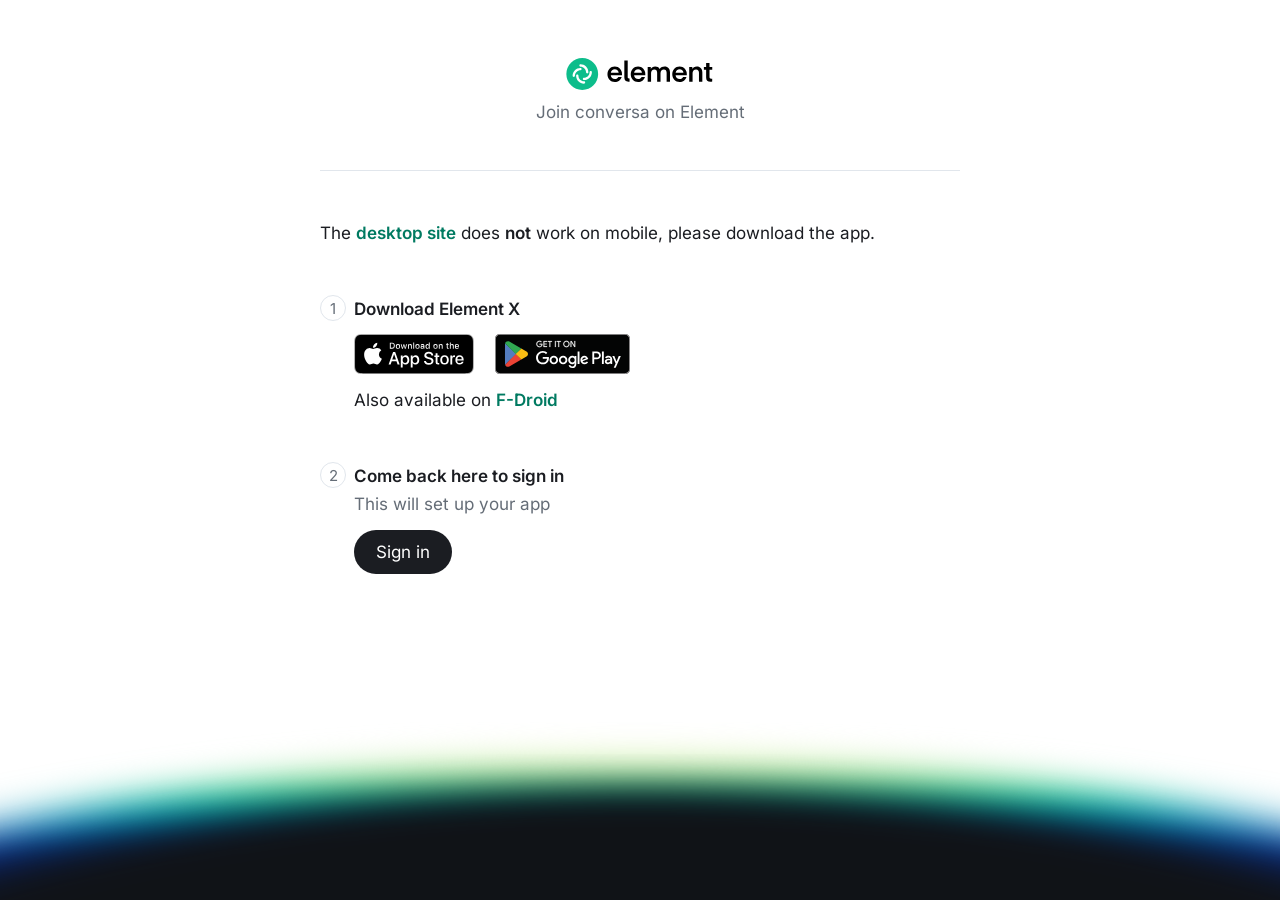
==== commit e0b5593e: "DEPLOY: build próprio do fork (element-web 1.12.32, 36min) + camadas Conversa (config travada r1, PT" ====
--- a/html/mobile_guide/index.html
+++ b/html/mobile_guide/index.html
@@ -8,7 +8,7 @@
         <title>Element Mobile Guide</title>
         <meta name="viewport" content="width=device-width, initial-scale=1.0" />
         <meta name="apple-itunes-app" content="app-id=id1631335820" />
-    <script defer src="../bundles/a655e0c10163939af693/mobileguide.js"></script><link href="../bundles/a655e0c10163939af693/mobileguide.css" rel="stylesheet"></head>
+    <script defer src="../bundles/a3c4a9333467af402de8/mobileguide.js"></script><link href="../bundles/a3c4a9333467af402de8/mobileguide.css" rel="stylesheet"></head>
 
     <body>
         <div class="mx_HomePage_errorContainer">
--- a/html/bundles/a3c4a9333467af402de8/mobileguide.css
+++ b/html/bundles/a3c4a9333467af402de8/mobileguide.css
@@ -0,0 +1,6 @@
+@font-face{ascent-override:91.2883%;descent-override:22.7301%;font-display:swap;font-family:"Inter Fallback: Helvetica Neue";font-style:normal;font-weight:400;line-gap-override:0%;size-adjust:106.1198%;src:local("Helvetica Neue"),local("HelveticaNeue")}@font-face{ascent-override:89.9412%;descent-override:22.3946%;font-display:swap;font-family:"Inter Fallback: Segoe UI";font-style:normal;font-weight:400;size-adjust:107.7093%;src:local("Segoe UI"),local("SegoeUI")}@font-face{ascent-override:90.2384%;descent-override:22.4686%;font-display:swap;font-family:"Inter Fallback: Roboto";font-style:normal;font-weight:400;size-adjust:107.3546%;src:local("Roboto Regular"),local("Roboto-Regular")}@font-face{ascent-override:92.3027%;descent-override:22.9826%;font-display:swap;font-family:"Inter Fallback: Ubuntu";font-style:normal;font-weight:400;line-gap-override:0%;size-adjust:104.9536%;src:local("Ubuntu Regular"),local("Ubuntu-Regular")}@font-face{ascent-override:92.9112%;descent-override:23.1342%;font-display:swap;font-family:"Inter Fallback: Fira Sans";font-style:normal;font-weight:400;size-adjust:104.2662%;src:local("Fira Sans Regular"),local("FiraSans-Regular")}@font-face{ascent-override:96.1571%;descent-override:23.9423%;font-display:swap;font-family:"Inter Fallback: Noto Sans";font-style:normal;font-weight:400;size-adjust:100.7466%;src:local("Noto Sans Regular"),local("NotoSans-Regular")}@font-face{ascent-override:90.4365%;descent-override:22.518%;font-display:swap;font-family:"Inter Fallback: Arial";font-style:normal;font-weight:400;line-gap-override:0%;size-adjust:107.1194%;src:local("Arial"),local("ArialMT")}@font-face{ascent-override:90.3285%;descent-override:22.4911%;font-display:swap;font-family:"Inter Fallback: Helvetica Neue";font-style:italic;font-weight:400;line-gap-override:0%;size-adjust:107.2475%;src:local("Helvetica Neue Italic"),local("HelveticaNeue-Italic")}@font-face{ascent-override:87.4238%;descent-override:21.7678%;font-display:swap;font-family:"Inter Fallback: Segoe UI";font-style:italic;font-weight:400;size-adjust:110.8108%;src:local("Segoe UI Italic"),local("SegoeUI-Italic")}@font-face{ascent-override:87.2269%;descent-override:21.7188%;font-display:swap;font-family:"Inter Fallback: Roboto";font-style:italic;font-weight:400;size-adjust:111.0609%;src:local("Roboto Italic"),local("Roboto-Italic")}@font-face{ascent-override:88.7154%;descent-override:22.0894%;font-display:swap;font-family:"Inter Fallback: Ubuntu";font-style:italic;font-weight:400;line-gap-override:0%;size-adjust:109.1974%;src:local("Ubuntu Italic"),local("Ubuntu-Italic")}@font-face{ascent-override:91.3366%;descent-override:22.7421%;font-display:swap;font-family:"Inter Fallback: Fira Sans";font-style:italic;font-weight:400;size-adjust:106.0637%;src:local("Fira Sans Italic"),local("FiraSans-Italic")}@font-face{ascent-override:90.1268%;descent-override:22.4409%;font-display:swap;font-family:"Inter Fallback: Noto Sans";font-style:italic;font-weight:400;size-adjust:107.4874%;src:local("Noto Sans Italic"),local("NotoSans-Italic")}@font-face{ascent-override:89.885%;descent-override:22.3806%;font-display:swap;font-family:"Inter Fallback: Arial";font-style:italic;font-weight:400;line-gap-override:0%;size-adjust:107.7766%;src:local("Arial Italic"),local("Arial-ItalicMT")}@font-face{ascent-override:93.3765%;descent-override:23.25%;font-display:swap;font-family:"Inter Fallback: Helvetica Neue";font-style:normal;font-weight:500;line-gap-override:0%;size-adjust:103.7466%;src:local("Helvetica Neue Medium"),local("HelveticaNeue-Medium")}@font-face{ascent-override:91.8744%;descent-override:22.876%;font-display:swap;font-family:"Inter Fallback: Segoe UI";font-style:normal;font-weight:500;size-adjust:105.4429%;src:local("Segoe UI Semibold"),local("SegoeUI-Semibold")}@font-face{ascent-override:90.1094%;descent-override:22.4365%;font-display:swap;font-family:"Inter Fallback: Roboto";font-style:normal;font-weight:500;size-adjust:107.5082%;src:local("Roboto Medium"),local("Roboto-Medium")}@font-face{ascent-override:93.5773%;descent-override:23.3%;font-display:swap;font-family:"Inter Fallback: Ubuntu";font-style:normal;font-weight:500;line-gap-override:0%;size-adjust:103.524%;src:local("Ubuntu Medium"),local("Ubuntu-Medium")}@font-face{ascent-override:92.1717%;descent-override:22.95%;font-display:swap;font-family:"Inter Fallback: Fira Sans";font-style:normal;font-weight:500;size-adjust:105.1028%;src:local("Fira Sans Medium"),local("FiraSans-Medium")}@font-face{ascent-override:96.7903%;descent-override:24.1%;font-display:swap;font-family:"Inter Fallback: Noto Sans";font-style:normal;font-weight:500;size-adjust:100.0875%;src:local("Noto Sans Medium"),local("NotoSans-Medium")}@font-face{ascent-override:92.8129%;descent-override:23.1097%;font-display:swap;font-family:"Inter Fallback: Helvetica Neue";font-style:italic;font-weight:500;line-gap-override:0%;size-adjust:104.3767%;src:local("Helvetica Neue Medium Italic"),local("HelveticaNeue-MediumItalic")}@font-face{ascent-override:90.3452%;descent-override:22.4952%;font-display:swap;font-family:"Inter Fallback: Segoe UI";font-style:italic;font-weight:500;line-gap-override:0%;size-adjust:107.2276%;src:local("Segoe UI Semibold Italic"),local("SegoeUI-SemiboldItalic")}@font-face{ascent-override:87.0316%;descent-override:21.6702%;font-display:swap;font-family:"Inter Fallback: Roboto";font-style:italic;font-weight:500;size-adjust:111.3102%;src:local("Roboto Medium Italic"),local("Roboto-MediumItalic")}@font-face{ascent-override:90.6173%;descent-override:22.563%;font-display:swap;font-family:"Inter Fallback: Ubuntu";font-style:italic;font-weight:500;line-gap-override:0%;size-adjust:106.9056%;src:local("Ubuntu Medium Italic"),local("Ubuntu-MediumItalic")}@font-face{ascent-override:90.2181%;descent-override:22.4636%;font-display:swap;font-family:"Inter Fallback: Fira Sans";font-style:italic;font-weight:500;size-adjust:107.3787%;src:local("Fira Sans Medium Italic"),local("FiraSans-MediumItalic")}@font-face{ascent-override:91.0165%;descent-override:22.6624%;font-display:swap;font-family:"Inter Fallback: Noto Sans";font-style:italic;font-weight:500;size-adjust:106.4367%;src:local("Noto Sans Medium Italic"),local("NotoSans-MediumItalic")}@font-face{ascent-override:95.4228%;descent-override:23.7595%;font-display:swap;font-family:"Inter Fallback: Helvetica Neue";font-style:normal;font-weight:600;line-gap-override:0%;size-adjust:101.5218%;src:local("Helvetica Neue Bold"),local("HelveticaNeue-Bold")}@font-face{ascent-override:94.4483%;descent-override:23.5169%;font-display:swap;font-family:"Inter Fallback: Segoe UI";font-style:normal;font-weight:600;size-adjust:102.5694%;src:local("Segoe UI Bold"),local("SegoeUI-Bold")}@font-face{ascent-override:89.886%;descent-override:22.3809%;font-display:swap;font-family:"Inter Fallback: Roboto";font-style:normal;font-weight:600;size-adjust:107.7754%;src:local("Roboto Bold"),local("Roboto-Bold")}@font-face{ascent-override:95.4228%;descent-override:23.7595%;font-display:swap;font-family:"Inter Fallback: Ubuntu";font-style:normal;font-weight:600;line-gap-override:0%;size-adjust:101.5218%;src:local("Ubuntu Bold"),local("Ubuntu-Bold")}@font-face{ascent-override:91.2481%;descent-override:22.72%;font-display:swap;font-family:"Inter Fallback: Fira Sans";font-style:normal;font-weight:600;size-adjust:106.1666%;src:local("Fira Sans SemiBold"),local("FiraSans-SemiBold")}@font-face{ascent-override:97.8084%;descent-override:24.3535%;font-display:swap;font-family:"Inter Fallback: Noto Sans";font-style:normal;font-weight:600;size-adjust:99.0457%;src:local("Noto Sans SemiBold"),local("NotoSans-SemiBold")}@font-face{ascent-override:95.419%;descent-override:23.7586%;font-display:swap;font-family:"Inter Fallback: Arial";font-style:normal;font-weight:600;line-gap-override:0%;size-adjust:101.5259%;src:local("Arial Bold"),local("Arial-BoldMT")}@font-face{ascent-override:94.9556%;descent-override:23.6432%;font-display:swap;font-family:"Inter Fallback: Helvetica Neue";font-style:italic;font-weight:600;line-gap-override:0%;size-adjust:102.0213%;src:local("Helvetica Neue Bold Italic"),local("HelveticaNeue-BoldItalic")}@font-face{ascent-override:93.4049%;descent-override:23.2571%;font-display:swap;font-family:"Inter Fallback: Segoe UI";font-style:italic;font-weight:600;size-adjust:103.7152%;src:local("Segoe UI Bold Italic"),local("SegoeUI-BoldItalic")}@font-face{ascent-override:86.7537%;descent-override:21.601%;font-display:swap;font-family:"Inter Fallback: Roboto";font-style:italic;font-weight:600;size-adjust:111.6667%;src:local("Roboto Bold Italic"),local("Roboto-BoldItalic")}@font-face{ascent-override:92.3893%;descent-override:23.0042%;font-display:swap;font-family:"Inter Fallback: Ubuntu";font-style:italic;font-weight:600;line-gap-override:0%;size-adjust:104.8553%;src:local("Ubuntu Bold Italic"),local("Ubuntu-BoldItalic")}@font-face{ascent-override:89.2306%;descent-override:22.2177%;font-display:swap;font-family:"Inter Fallback: Fira Sans";font-style:italic;font-weight:600;size-adjust:108.567%;src:local("Fira Sans SemiBold Italic"),local("FiraSans-SemiBoldItalic")}@font-face{ascent-override:91.9944%;descent-override:22.9059%;font-display:swap;font-family:"Inter Fallback: Noto Sans";font-style:italic;font-weight:600;size-adjust:105.3053%;src:local("Noto Sans SemiBold Italic"),local("NotoSans-SemiBoldItalic")}@font-face{ascent-override:94.7544%;descent-override:23.5931%;font-display:swap;font-family:"Inter Fallback: Arial";font-style:italic;font-weight:600;line-gap-override:0%;size-adjust:102.238%;src:local("Arial Bold Italic"),local("Arial-BoldItalicMT")}@media screen{@layer cpd-base{:root,[class*=cpd-theme-]{--cpd-space-scale:4px;--cpd-space-0x:0;--cpd-space-6x:24px;--cpd-space-10x:40px;--cpd-space-11x:44px;--cpd-space-12x:48px;--cpd-space-16x:64px;--cpd-space-36x:144px;--cpd-space-56x:224px;--cpd-border-width-1:1px;--cpd-border-width-2:2px;--cpd-border-width-4:4px;--cpd-border-width-0-5:0.5px;--cpd-font-family-sans:Inter,"Inter Fallback: Helvetica Neue","Inter Fallback: Segoe UI","Inter Fallback: Roboto","Inter Fallback: Ubuntu","Inter Fallback: Fira Sans","Inter Fallback: Noto Sans","Inter Fallback: Arial","Helvetica Neue","Segoe UI",Roboto,Ubuntu,"Fira Sans","Noto Sans",Arial,sans-serif;--cpd-font-family-mono:Inconsolata,ui-monospace,monospace;--cpd-font-weight-regular:400;--cpd-font-weight-medium:500;--cpd-font-weight-semibold:600;--cpd-font-line-height-minimum:1;--cpd-font-line-height-tight:1.25;--cpd-font-line-height-regular:1.5;--cpd-font-size-body-xs:0.6875rem;--cpd-font-size-body-sm:0.8125rem;--cpd-font-size-body-md:0.9375rem;--cpd-font-size-body-lg:1.0625rem;--cpd-font-size-heading-sm:1.25rem;--cpd-font-size-heading-md:1.5rem;--cpd-font-size-heading-lg:1.75rem;--cpd-font-size-heading-xl:2rem;--cpd-font-size-root:1rem;--cpd-font-letter-spacing-body-xs:0.0048em;--cpd-font-letter-spacing-body-sm:-0.0031em;--cpd-font-letter-spacing-body-md:-0.0088em;--cpd-font-letter-spacing-body-lg:-0.0128em;--cpd-font-letter-spacing-heading-sm:-0.0166em;--cpd-font-letter-spacing-heading-md:-0.0195em;--cpd-font-letter-spacing-heading-lg:-0.0209em;--cpd-font-letter-spacing-heading-xl:-0.0216em;--cpd-space-0-5x:2px;--cpd-space-1x:var(--cpd-space-scale);--cpd-space-1-5x:6px;--cpd-space-2x:8px;--cpd-space-3x:12px;--cpd-space-4x:16px;--cpd-space-5x:20px;--cpd-space-7x:28px;--cpd-space-8x:32px;--cpd-space-9x:36px;--cpd-space-13x:52px;--cpd-space-14x:56px;--cpd-space-15x:60px;--cpd-space-20x:80px;--cpd-space-24x:96px;--cpd-space-28x:112px;--cpd-space-32x:128px;--cpd-space-40x:160px;--cpd-space-48x:192px;--cpd-space-64x:256px;--cpd-font-body-xs-regular:var(--cpd-font-weight-regular) var(--cpd-font-size-body-xs)/var(--cpd-font-line-height-regular) var(--cpd-font-family-sans);--cpd-font-body-xs-medium:var(--cpd-font-weight-medium) var(--cpd-font-size-body-xs)/var(--cpd-font-line-height-regular) var(--cpd-font-family-sans);--cpd-font-body-xs-semibold:var(--cpd-font-weight-semibold) var(--cpd-font-size-body-xs)/var(--cpd-font-line-height-regular) var(--cpd-font-family-sans);--cpd-font-body-sm-regular:var(--cpd-font-weight-regular) var(--cpd-font-size-body-sm)/var(--cpd-font-line-height-regular) var(--cpd-font-family-sans);--cpd-font-body-sm-medium:var(--cpd-font-weight-medium) var(--cpd-font-size-body-sm)/var(--cpd-font-line-height-regular) var(--cpd-font-family-sans);--cpd-font-body-sm-semibold:var(--cpd-font-weight-semibold) var(--cpd-font-size-body-sm)/var(--cpd-font-line-height-regular) var(--cpd-font-family-sans);--cpd-font-body-md-regular:var(--cpd-font-weight-regular) var(--cpd-font-size-body-md)/var(--cpd-font-line-height-regular) var(--cpd-font-family-sans);--cpd-font-body-md-medium:var(--cpd-font-weight-medium) var(--cpd-font-size-body-md)/var(--cpd-font-line-height-regular) var(--cpd-font-family-sans);--cpd-font-body-md-semibold:var(--cpd-font-weight-semibold) var(--cpd-font-size-body-md)/var(--cpd-font-line-height-regular) var(--cpd-font-family-sans);--cpd-font-body-lg-regular:var(--cpd-font-weight-regular) var(--cpd-font-size-body-lg)/var(--cpd-font-line-height-regular) var(--cpd-font-family-sans);--cpd-font-body-lg-medium:var(--cpd-font-weight-medium) var(--cpd-font-size-body-lg)/var(--cpd-font-line-height-regular) var(--cpd-font-family-sans);--cpd-font-body-lg-semibold:var(--cpd-font-weight-semibold) var(--cpd-font-size-body-lg)/var(--cpd-font-line-height-regular) var(--cpd-font-family-sans);--cpd-font-heading-sm-regular:var(--cpd-font-weight-regular) var(--cpd-font-size-heading-sm)/var(--cpd-font-line-height-tight) var(--cpd-font-family-sans);--cpd-font-heading-sm-medium:var(--cpd-font-weight-medium) var(--cpd-font-size-heading-sm)/var(--cpd-font-line-height-tight) var(--cpd-font-family-sans);--cpd-font-heading-sm-semibold:var(--cpd-font-weight-semibold) var(--cpd-font-size-heading-sm)/var(--cpd-font-line-height-tight) var(--cpd-font-family-sans);--cpd-font-heading-md-regular:var(--cpd-font-weight-regular) var(--cpd-font-size-heading-md)/var(--cpd-font-line-height-tight) var(--cpd-font-family-sans);--cpd-font-heading-md-semibold:var(--cpd-font-weight-semibold) var(--cpd-font-size-heading-md)/var(--cpd-font-line-height-tight) var(--cpd-font-family-sans);--cpd-font-heading-lg-regular:var(--cpd-font-weight-regular) var(--cpd-font-size-heading-lg)/var(--cpd-font-line-height-tight) var(--cpd-font-family-sans);--cpd-font-heading-lg-semibold:var(--cpd-font-weight-semibold) var(--cpd-font-size-heading-lg)/var(--cpd-font-line-height-tight) var(--cpd-font-family-sans);--cpd-font-heading-xl-regular:var(--cpd-font-weight-regular) var(--cpd-font-size-heading-xl)/var(--cpd-font-line-height-tight) var(--cpd-font-family-sans);--cpd-font-heading-xl-semibold:var(--cpd-font-weight-semibold) var(--cpd-font-size-heading-xl)/var(--cpd-font-line-height-tight) var(--cpd-font-family-sans)}}}@media screen{@layer cpd-semantic{:root,[class*=cpd-theme-]{--cpd-color-text-primary:var(--cpd-color-gray-1400);--cpd-color-text-secondary:var(--cpd-color-gray-900);--cpd-color-text-disabled:var(--cpd-color-gray-800);--cpd-color-text-action-primary:var(--cpd-color-gray-1400);--cpd-color-text-action-accent:var(--cpd-color-green-900);--cpd-color-text-action-success:var(--cpd-color-green-900);--cpd-color-text-link-external:var(--cpd-color-blue-1100);--cpd-color-text-critical-primary:var(--cpd-color-red-900);--cpd-color-text-success-primary:var(--cpd-color-green-900);--cpd-color-text-info-primary:var(--cpd-color-blue-1100);--cpd-color-text-on-solid-primary:var(--cpd-color-theme-bg);--cpd-color-text-decorative-1:var(--cpd-color-lime-1100);--cpd-color-text-decorative-2:var(--cpd-color-cyan-1100);--cpd-color-text-decorative-3:var(--cpd-color-fuchsia-1100);--cpd-color-text-decorative-4:var(--cpd-color-purple-1100);--cpd-color-text-decorative-5:var(--cpd-color-pink-1100);--cpd-color-text-decorative-6:var(--cpd-color-orange-1100);--cpd-color-text-badge-accent:var(--cpd-color-green-1100);--cpd-color-text-badge-info:var(--cpd-color-blue-1100);--cpd-color-text-warning-primary:var(--cpd-color-orange-900);--cpd-color-bg-subtle-primary:var(--cpd-color-gray-400);--cpd-color-bg-subtle-secondary:var(--cpd-color-gray-300);--cpd-color-bg-subtle-tertiary:var(--cpd-color-gray-100);--cpd-color-bg-canvas-default:var(--cpd-color-theme-bg);--cpd-color-bg-canvas-disabled:var(--cpd-color-gray-200);--cpd-color-bg-action-primary-rest:var(--cpd-color-gray-1400);--cpd-color-bg-action-primary-hovered:var(--cpd-color-gray-1200);--cpd-color-bg-action-primary-pressed:var(--cpd-color-gray-1100);--cpd-color-bg-action-primary-disabled:var(--cpd-color-gray-700);--cpd-color-bg-action-secondary-rest:var(--cpd-color-theme-bg);--cpd-color-bg-action-secondary-hovered:var(--cpd-color-alpha-gray-200);--cpd-color-bg-action-secondary-pressed:var(--cpd-color-alpha-gray-300);--cpd-color-bg-action-tertiary-rest:var(--cpd-color-theme-bg);--cpd-color-bg-action-tertiary-hovered:var(--cpd-color-gray-300);--cpd-color-bg-action-tertiary-selected:var(--cpd-color-gray-400);--cpd-color-bg-critical-primary:var(--cpd-color-red-900);--cpd-color-bg-critical-hovered:var(--cpd-color-red-1000);--cpd-color-bg-critical-subtle:var(--cpd-color-red-200);--cpd-color-bg-critical-subtle-hovered:var(--cpd-color-red-300);--cpd-color-bg-success-subtle:var(--cpd-color-green-200);--cpd-color-bg-success-rest:var(--cpd-color-green-900);--cpd-color-bg-success-hovered:var(--cpd-color-green-1000);--cpd-color-bg-success-pressed:var(--cpd-color-green-1100);--cpd-color-bg-info-subtle:var(--cpd-color-blue-200);--cpd-color-bg-decorative-1:var(--cpd-color-lime-300);--cpd-color-bg-decorative-2:var(--cpd-color-cyan-300);--cpd-color-bg-decorative-3:var(--cpd-color-fuchsia-300);--cpd-color-bg-decorative-4:var(--cpd-color-purple-300);--cpd-color-bg-decorative-5:var(--cpd-color-pink-300);--cpd-color-bg-decorative-6:var(--cpd-color-orange-300);--cpd-color-bg-accent-rest:var(--cpd-color-green-900);--cpd-color-bg-accent-hovered:var(--cpd-color-green-1000);--cpd-color-bg-accent-pressed:var(--cpd-color-green-1100);--cpd-color-bg-accent-selected:var(--cpd-color-alpha-green-300);--cpd-color-bg-accent-subtle:var(--cpd-color-green-200);--cpd-color-bg-badge-accent:var(--cpd-color-green-400);--cpd-color-bg-badge-info:var(--cpd-color-blue-400);--cpd-color-bg-badge-default:var(--cpd-color-theme-bg);--cpd-color-bg-badge-primary:var(--cpd-color-gray-1400);--cpd-color-bg-badge-secondary:var(--cpd-color-gray-400);--cpd-color-bg-badge-critical:var(--cpd-color-red-300);--cpd-color-border-disabled:var(--cpd-color-gray-500);--cpd-color-border-focused:var(--cpd-color-blue-900);--cpd-color-border-interactive-primary:var(--cpd-color-gray-800);--cpd-color-border-interactive-secondary:var(--cpd-color-gray-600);--cpd-color-border-interactive-hovered:var(--cpd-color-gray-1100);--cpd-color-border-interactive-pressed:var(--cpd-color-gray-1400);--cpd-color-border-critical-primary:var(--cpd-color-red-900);--cpd-color-border-critical-hovered:var(--cpd-color-red-1000);--cpd-color-border-critical-subtle:var(--cpd-color-red-500);--cpd-color-border-success-subtle:var(--cpd-color-green-500);--cpd-color-border-success-primary:var(--cpd-color-green-900);--cpd-color-border-info-subtle:var(--cpd-color-blue-700);--cpd-color-border-accent-subtle:var(--cpd-color-green-700);--cpd-color-border-accent-primary:var(--cpd-color-green-900);--cpd-color-icon-primary:var(--cpd-color-gray-1400);--cpd-color-icon-secondary:var(--cpd-color-gray-900);--cpd-color-icon-tertiary:var(--cpd-color-gray-800);--cpd-color-icon-quaternary:var(--cpd-color-gray-700);--cpd-color-icon-disabled:var(--cpd-color-gray-700);--cpd-color-icon-primary-alpha:var(--cpd-color-alpha-gray-1400);--cpd-color-icon-secondary-alpha:var(--cpd-color-alpha-gray-900);--cpd-color-icon-tertiary-alpha:var(--cpd-color-alpha-gray-800);--cpd-color-icon-quaternary-alpha:var(--cpd-color-alpha-gray-700);--cpd-color-icon-accent-tertiary:var(--cpd-color-green-800);--cpd-color-icon-accent-primary:var(--cpd-color-green-900);--cpd-color-icon-critical-primary:var(--cpd-color-red-900);--cpd-color-icon-success-primary:var(--cpd-color-green-900);--cpd-color-icon-info-primary:var(--cpd-color-blue-1100);--cpd-color-icon-on-solid-primary:var(--cpd-color-theme-bg);--cpd-color-icon-warning-primary:var(--cpd-color-orange-900);--cpd-color-gradient-subtle-stop1:var(--cpd-color-alpha-green-500);--cpd-color-gradient-subtle-stop2:var(--cpd-color-alpha-green-400);--cpd-color-gradient-subtle-stop3:var(--cpd-color-alpha-green-300);--cpd-color-gradient-subtle-stop4:var(--cpd-color-alpha-green-200);--cpd-color-gradient-subtle-stop5:var(--cpd-color-alpha-green-100);--cpd-color-gradient-subtle-stop6:var(--cpd-color-transparent);--cpd-color-gradient-info-stop1:var(--cpd-color-blue-200);--cpd-color-gradient-info-stop2:var(--cpd-color-theme-bg);--cpd-color-gradient-critical-stop1:var(--cpd-color-red-200);--cpd-color-gradient-critical-stop2:var(--cpd-color-theme-bg);--cpd-color-separator-primary:var(--cpd-color-gray-400);--cpd-color-separator-secondary:var(--cpd-color-gray-300);--cpd-color-gradient-subtle-linear:linear-gradient(180deg,var(--cpd-color-gradient-subtle-stop1) 0%,var(--cpd-color-gradient-subtle-stop2) 20%,var(--cpd-color-gradient-subtle-stop3) 40%,var(--cpd-color-gradient-subtle-stop4) 60%,var(--cpd-color-gradient-subtle-stop5) 80%,var(--cpd-color-gradient-subtle-stop6) 100%);--cpd-color-gradient-info-linear:linear-gradient(180deg,var(--cpd-color-gradient-info-stop1) 0%,var(--cpd-color-gradient-info-stop2) 100%);--cpd-color-gradient-critical-linear:linear-gradient(180deg,var(--cpd-color-gradient-critical-stop1) 0%,var(--cpd-color-gradient-critical-stop2) 100%)}}}@media screen{@layer cpd-base{.cpd-theme-light.cpd-theme-light{--cpd-color-theme-bg:#fff;--cpd-color-gray-100:#fbfcfd;--cpd-color-gray-200:#f7f9fa;--cpd-color-gray-300:#f0f2f5;--cpd-color-gray-400:#e1e6ec;--cpd-color-gray-500:#cdd3da;--cpd-color-gray-600:#bdc4cc;--cpd-color-gray-700:#a6adb7;--cpd-color-gray-800:#818a95;--cpd-color-gray-900:#656d77;--cpd-color-gray-1000:#595e67;--cpd-color-gray-1100:#4c5158;--cpd-color-gray-1200:#3c4045;--cpd-color-gray-1300:#2b2d32;--cpd-color-gray-1400:#1b1d22;--cpd-color-red-100:#fffaf9;--cpd-color-red-200:#fff7f6;--cpd-color-red-300:#ffefec;--cpd-color-red-400:#ffdfda;--cpd-color-red-500:#ffc5bc;--cpd-color-red-600:#ffafa5;--cpd-color-red-700:#ff8c81;--cpd-color-red-800:#ff3d3d;--cpd-color-red-900:#d51928;--cpd-color-red-1000:#bc0f22;--cpd-color-red-1100:#a4041d;--cpd-color-red-1200:#850006;--cpd-color-red-1300:#620000;--cpd-color-red-1400:#450000;--cpd-color-orange-100:#fffaf7;--cpd-color-orange-200:#fff6ef;--cpd-color-orange-300:#ffefe4;--cpd-color-orange-400:#ffdfc8;--cpd-color-orange-500:#ffc8a1;--cpd-color-orange-600:#fdb37c;--cpd-color-orange-700:#f89440;--cpd-color-orange-800:#dc6700;--cpd-color-orange-900:#bc4500;--cpd-color-orange-1000:#ac3300;--cpd-color-orange-1100:#9b2200;--cpd-color-orange-1200:#850000;--cpd-color-orange-1300:#620000;--cpd-color-orange-1400:#450000;--cpd-color-yellow-100:#fffcf0;--cpd-color-yellow-200:#fff8e0;--cpd-color-yellow-300:#fff2c1;--cpd-color-yellow-400:#ffe484;--cpd-color-yellow-500:#fbce00;--cpd-color-yellow-600:#f1bd00;--cpd-color-yellow-700:#dea200;--cpd-color-yellow-800:#be7a00;--cpd-color-yellow-900:#9f5b00;--cpd-color-yellow-1000:#8f4d00;--cpd-color-yellow-1100:#803f00;--cpd-color-yellow-1200:#692e00;--cpd-color-yellow-1300:#541a00;--cpd-color-yellow-1400:#410600;--cpd-color-lime-100:#f8fdf6;--cpd-color-lime-200:#f1fcee;--cpd-color-lime-300:#e0f8d9;--cpd-color-lime-400:#c8f1ba;--cpd-color-lime-500:#99e57e;--cpd-color-lime-600:#76db4c;--cpd-color-lime-700:#54c424;--cpd-color-lime-800:#359d18;--cpd-color-lime-900:#197d0c;--cpd-color-lime-1000:#006e00;--cpd-color-lime-1100:#005f00;--cpd-color-lime-1200:#004b00;--cpd-color-lime-1300:#003600;--cpd-color-lime-1400:#002400;--cpd-color-green-100:#f8fdfb;--cpd-color-green-200:#f1fbf6;--cpd-color-green-300:#e3f7ed;--cpd-color-green-400:#c6eedb;--cpd-color-green-500:#98e1c1;--cpd-color-green-600:#71d7ae;--cpd-color-green-700:#0bc491;--cpd-color-green-800:#009b78;--cpd-color-green-900:#007a61;--cpd-color-green-1000:#006b52;--cpd-color-green-1100:#005c45;--cpd-color-green-1200:#004933;--cpd-color-green-1300:#003420;--cpd-color-green-1400:#002311;--cpd-color-cyan-100:#f8fdfd;--cpd-color-cyan-200:#f1fafb;--cpd-color-cyan-300:#e3f5f8;--cpd-color-cyan-400:#c7ecf0;--cpd-color-cyan-500:#9bdde5;--cpd-color-cyan-600:#76d1dd;--cpd-color-cyan-700:#15becf;--cpd-color-cyan-800:#0094c0;--cpd-color-cyan-900:#0072ac;--cpd-color-cyan-1000:#00629c;--cpd-color-cyan-1100:#00548c;--cpd-color-cyan-1200:#004077;--cpd-color-cyan-1300:#002b61;--cpd-color-cyan-1400:#00194f;--cpd-color-blue-100:#f9fcff;--cpd-color-blue-200:#f4f8ff;--cpd-color-blue-300:#e9f2ff;--cpd-color-blue-400:#d8e7fe;--cpd-color-blue-500:#bad5fc;--cpd-color-blue-600:#a3c6fa;--cpd-color-blue-700:#7eaff6;--cpd-color-blue-800:#4088ee;--cpd-color-blue-900:#0467dd;--cpd-color-blue-1000:#0558c7;--cpd-color-blue-1100:#064ab1;--cpd-color-blue-1200:#043894;--cpd-color-blue-1300:#012478;--cpd-color-blue-1400:#000e65;--cpd-color-purple-100:#fbfbff;--cpd-color-purple-200:#f8f7ff;--cpd-color-purple-300:#f1efff;--cpd-color-purple-400:#e6e2ff;--cpd-color-purple-500:#d4cdff;--cpd-color-purple-600:#c5bbff;--cpd-color-purple-700:#b1a0ff;--cpd-color-purple-800:#9271fd;--cpd-color-purple-900:#7a47f1;--cpd-color-purple-1000:#6b37de;--cpd-color-purple-1100:#5d26cd;--cpd-color-purple-1200:#4c05b5;--cpd-color-purple-1300:#33008d;--cpd-color-purple-1400:#200066;--cpd-color-fuchsia-100:#fefafe;--cpd-color-fuchsia-200:#fcf5fd;--cpd-color-fuchsia-300:#faeefb;--cpd-color-fuchsia-400:#f6dff7;--cpd-color-fuchsia-500:#edc6f0;--cpd-color-fuchsia-600:#e7b2ea;--cpd-color-fuchsia-700:#db93e1;--cpd-color-fuchsia-800:#c85ed1;--cpd-color-fuchsia-900:#ad33bd;--cpd-color-fuchsia-1000:#972aaa;--cpd-color-fuchsia-1100:#822198;--cpd-color-fuchsia-1200:#671481;--cpd-color-fuchsia-1300:#4e0068;--cpd-color-fuchsia-1400:#34004c;--cpd-color-pink-100:#fffafb;--cpd-color-pink-200:#fff5f7;--cpd-color-pink-300:#ffecf0;--cpd-color-pink-400:#ffdee5;--cpd-color-pink-500:#ffc2cf;--cpd-color-pink-600:#ffadc0;--cpd-color-pink-700:#ff88a6;--cpd-color-pink-800:#f7407d;--cpd-color-pink-900:#d20c65;--cpd-color-pink-1000:#b80a5b;--cpd-color-pink-1100:#9f0850;--cpd-color-pink-1200:#7e0642;--cpd-color-pink-1300:#5f002b;--cpd-color-pink-1400:#430017;--cpd-color-alpha-gray-100:rgba(54,105,155,.02);--cpd-color-alpha-gray-200:rgba(54,104,129,.04);--cpd-color-alpha-gray-300:rgba(5,38,87,.06);--cpd-color-alpha-gray-400:rgba(5,46,97,.12);--cpd-color-alpha-gray-500:rgba(5,36,72,.2);--cpd-color-alpha-gray-600:rgba(1,29,60,.26);--cpd-color-alpha-gray-700:rgba(1,21,50,.35);--cpd-color-alpha-gray-800:rgba(3,21,43,.5);--cpd-color-alpha-gray-900:rgba(3,16,33,.61);--cpd-color-alpha-gray-1000:rgba(3,12,27,.66);--cpd-color-alpha-gray-1100:rgba(3,11,22,.71);--cpd-color-alpha-gray-1200:rgba(2,7,13,.77);--cpd-color-alpha-gray-1300:rgba(3,5,12,.84);--cpd-color-alpha-gray-1400:rgba(2,4,8,.9);--cpd-color-alpha-red-100:rgba(255,89,56,.03);--cpd-color-alpha-red-200:rgba(255,57,31,.04);--cpd-color-alpha-red-300:rgba(255,56,20,.08);--cpd-color-alpha-red-400:rgba(255,43,10,.15);--cpd-color-alpha-red-500:rgba(255,38,5,.27);--cpd-color-alpha-red-600:rgba(255,34,5,.36);--cpd-color-alpha-red-700:rgba(255,26,5,.5);--cpd-color-alpha-red-800:rgba(255,5,5,.77);--cpd-color-alpha-red-900:rgba(207,2,19,.91);--cpd-color-alpha-red-1000:rgba(187,2,23,.95);--cpd-color-alpha-red-1100:rgba(162,1,28,.99);--cpd-color-alpha-red-1200:#850007;--cpd-color-alpha-red-1300:#610000;--cpd-color-alpha-red-1400:#470000;--cpd-color-alpha-orange-100:rgba(255,129,56,.04);--cpd-color-alpha-orange-200:rgba(255,125,26,.07);--cpd-color-alpha-orange-300:rgba(255,108,10,.11);--cpd-color-alpha-orange-400:rgba(255,109,5,.22);--cpd-color-alpha-orange-500:rgba(255,106,0,.37);--cpd-color-alpha-orange-600:rgba(252,111,3,.52);--cpd-color-alpha-orange-700:rgba(245,110,0,.75);--cpd-color-alpha-orange-800:#db6600;--cpd-color-alpha-orange-900:#bd4500;--cpd-color-alpha-orange-1000:#ad3400;--cpd-color-alpha-orange-1100:#992100;--cpd-color-alpha-orange-1200:#850000;--cpd-color-alpha-orange-1300:#610000;--cpd-color-alpha-orange-1400:#470000;--cpd-color-alpha-yellow-100:rgba(255,205,5,.06);--cpd-color-alpha-yellow-200:rgba(255,199,15,.13);--cpd-color-alpha-yellow-300:rgba(255,201,5,.25);--cpd-color-alpha-yellow-400:rgba(255,201,5,.49);--cpd-color-alpha-yellow-500:#facc00;--cpd-color-alpha-yellow-600:#f0bc00;--cpd-color-alpha-yellow-700:#e0a500;--cpd-color-alpha-yellow-800:#bd7b00;--cpd-color-alpha-yellow-900:#9e5a00;--cpd-color-alpha-yellow-1000:#8f4c00;--cpd-color-alpha-yellow-1100:#804000;--cpd-color-alpha-yellow-1200:#6b2e00;--cpd-color-alpha-yellow-1300:#571b00;--cpd-color-alpha-yellow-1400:#420700;--cpd-color-alpha-lime-100:rgba(79,205,29,.04);--cpd-color-alpha-lime-200:rgba(56,212,12,.07);--cpd-color-alpha-lime-300:rgba(46,207,2,.15);--cpd-color-alpha-lime-400:rgba(58,206,9,.28);--cpd-color-alpha-lime-500:rgba(55,202,2,.51);--cpd-color-alpha-lime-600:rgba(64,206,3,.71);--cpd-color-alpha-lime-700:rgba(57,189,0,.86);--cpd-color-alpha-lime-800:rgba(32,147,1,.91);--cpd-color-alpha-lime-900:rgba(16,121,2,.96);--cpd-color-alpha-lime-1000:#007000;--cpd-color-alpha-lime-1100:#006100;--cpd-color-alpha-lime-1200:#004d00;--cpd-color-alpha-lime-1300:#003800;--cpd-color-alpha-lime-1400:#002400;--cpd-color-alpha-green-100:rgba(22,187,121,.03);--cpd-color-alpha-green-200:rgba(22,187,105,.06);--cpd-color-alpha-green-300:rgba(0,184,92,.11);--cpd-color-alpha-green-400:rgba(7,182,97,.23);--cpd-color-alpha-green-500:rgba(4,185,106,.41);--cpd-color-alpha-green-600:rgba(1,183,110,.56);--cpd-color-alpha-green-700:rgba(1,193,138,.96);--cpd-color-alpha-green-800:#009975;--cpd-color-alpha-green-900:#007a62;--cpd-color-alpha-green-1000:#006b52;--cpd-color-alpha-green-1100:#005c45;--cpd-color-alpha-green-1200:#004732;--cpd-color-alpha-green-1300:#00331f;--cpd-color-alpha-green-1400:#002411;--cpd-color-alpha-cyan-100:rgba(22,187,187,.03);--cpd-color-alpha-cyan-200:rgba(22,171,187,.06);--cpd-color-alpha-cyan-300:rgba(0,168,194,.11);--cpd-color-alpha-cyan-400:rgba(0,170,189,.22);--cpd-color-alpha-cyan-500:rgba(5,171,189,.4);--cpd-color-alpha-cyan-600:rgba(1,170,193,.54);--cpd-color-alpha-cyan-700:rgba(1,183,203,.92);--cpd-color-alpha-cyan-800:#0095c2;--cpd-color-alpha-cyan-900:#0074ad;--cpd-color-alpha-cyan-1000:#00649e;--cpd-color-alpha-cyan-1100:#00568f;--cpd-color-alpha-cyan-1200:#003f75;--cpd-color-alpha-cyan-1300:#002c61;--cpd-color-alpha-cyan-1400:#001a52;--cpd-color-alpha-blue-100:rgba(56,156,255,.03);--cpd-color-alpha-blue-200:rgba(36,116,255,.05);--cpd-color-alpha-blue-300:rgba(10,112,255,.09);--cpd-color-alpha-blue-400:rgba(11,106,249,.16);--cpd-color-alpha-blue-500:rgba(9,108,246,.28);--cpd-color-alpha-blue-600:rgba(6,99,239,.37);--cpd-color-alpha-blue-700:rgba(2,100,237,.51);--cpd-color-alpha-blue-800:rgba(0,98,235,.75);--cpd-color-alpha-blue-900:rgba(1,101,223,.99);--cpd-color-alpha-blue-1000:rgba(2,86,197,.99);--cpd-color-alpha-blue-1100:rgba(1,72,178,.98);--cpd-color-alpha-blue-1200:rgba(1,54,147,.99);--cpd-color-alpha-blue-1300:#012579;--cpd-color-alpha-blue-1400:#000e66;--cpd-color-alpha-purple-100:rgba(56,56,255,.02);--cpd-color-alpha-purple-200:rgba(83,56,255,.04);--cpd-color-alpha-purple-300:rgba(56,26,255,.07);--cpd-color-alpha-purple-400:rgba(47,15,255,.12);--cpd-color-alpha-purple-500:rgba(38,5,255,.2);--cpd-color-alpha-purple-600:rgba(43,5,255,.27);--cpd-color-alpha-purple-700:rgba(51,5,255,.38);--cpd-color-alpha-purple-800:rgba(59,1,249,.56);--cpd-color-alpha-purple-900:rgba(73,2,237,.73);--cpd-color-alpha-purple-1000:rgba(69,2,212,.79);--cpd-color-alpha-purple-1100:rgba(67,3,196,.86);--cpd-color-alpha-purple-1200:rgba(74,2,182,.99);--cpd-color-alpha-purple-1300:#34008f;--cpd-color-alpha-purple-1400:#200066;--cpd-color-alpha-fuchsia-100:rgba(204,5,204,.02);--cpd-color-alpha-fuchsia-200:rgba(181,5,204,.04);--cpd-color-alpha-fuchsia-300:rgba(182,12,198,.07);--cpd-color-alpha-fuchsia-400:rgba(189,9,195,.13);--cpd-color-alpha-fuchsia-500:rgba(180,7,192,.23);--cpd-color-alpha-fuchsia-600:rgba(178,7,187,.31);--cpd-color-alpha-fuchsia-700:rgba(170,4,185,.43);--cpd-color-alpha-fuchsia-800:rgba(171,3,186,.64);--cpd-color-alpha-fuchsia-900:rgba(153,0,173,.8);--cpd-color-alpha-fuchsia-1000:rgba(130,1,152,.84);--cpd-color-alpha-fuchsia-1100:rgba(115,3,140,.88);--cpd-color-alpha-fuchsia-1200:rgba(93,2,121,.93);--cpd-color-alpha-fuchsia-1300:#4d0066;--cpd-color-alpha-fuchsia-1400:#34004d;--cpd-color-alpha-pink-100:rgba(255,5,55,.02);--cpd-color-alpha-pink-200:rgba(255,5,55,.04);--cpd-color-alpha-pink-300:rgba(255,20,71,.08);--cpd-color-alpha-pink-400:rgba(255,0,55,.13);--cpd-color-alpha-pink-500:rgba(255,0,55,.24);--cpd-color-alpha-pink-600:rgba(255,5,63,.33);--cpd-color-alpha-pink-700:rgba(255,0,64,.47);--cpd-color-alpha-pink-800:rgba(245,0,82,.75);--cpd-color-alpha-pink-900:rgba(207,2,94,.96);--cpd-color-alpha-pink-1000:rgba(182,2,86,.97);--cpd-color-alpha-pink-1100:rgba(158,0,76,.97);--cpd-color-alpha-pink-1200:rgba(121,1,61,.98);--cpd-color-alpha-pink-1300:#61002c;--cpd-color-alpha-pink-1400:#420017;--cpd-color-transparent:transparent}}}@media screen and (prefers-color-scheme:light){@layer cpd-base{:root{--cpd-color-theme-bg:#fff;--cpd-color-gray-100:#fbfcfd;--cpd-color-gray-200:#f7f9fa;--cpd-color-gray-300:#f0f2f5;--cpd-color-gray-400:#e1e6ec;--cpd-color-gray-500:#cdd3da;--cpd-color-gray-600:#bdc4cc;--cpd-color-gray-700:#a6adb7;--cpd-color-gray-800:#818a95;--cpd-color-gray-900:#656d77;--cpd-color-gray-1000:#595e67;--cpd-color-gray-1100:#4c5158;--cpd-color-gray-1200:#3c4045;--cpd-color-gray-1300:#2b2d32;--cpd-color-gray-1400:#1b1d22;--cpd-color-red-100:#fffaf9;--cpd-color-red-200:#fff7f6;--cpd-color-red-300:#ffefec;--cpd-color-red-400:#ffdfda;--cpd-color-red-500:#ffc5bc;--cpd-color-red-600:#ffafa5;--cpd-color-red-700:#ff8c81;--cpd-color-red-800:#ff3d3d;--cpd-color-red-900:#d51928;--cpd-color-red-1000:#bc0f22;--cpd-color-red-1100:#a4041d;--cpd-color-red-1200:#850006;--cpd-color-red-1300:#620000;--cpd-color-red-1400:#450000;--cpd-color-orange-100:#fffaf7;--cpd-color-orange-200:#fff6ef;--cpd-color-orange-300:#ffefe4;--cpd-color-orange-400:#ffdfc8;--cpd-color-orange-500:#ffc8a1;--cpd-color-orange-600:#fdb37c;--cpd-color-orange-700:#f89440;--cpd-color-orange-800:#dc6700;--cpd-color-orange-900:#bc4500;--cpd-color-orange-1000:#ac3300;--cpd-color-orange-1100:#9b2200;--cpd-color-orange-1200:#850000;--cpd-color-orange-1300:#620000;--cpd-color-orange-1400:#450000;--cpd-color-yellow-100:#fffcf0;--cpd-color-yellow-200:#fff8e0;--cpd-color-yellow-300:#fff2c1;--cpd-color-yellow-400:#ffe484;--cpd-color-yellow-500:#fbce00;--cpd-color-yellow-600:#f1bd00;--cpd-color-yellow-700:#dea200;--cpd-color-yellow-800:#be7a00;--cpd-color-yellow-900:#9f5b00;--cpd-color-yellow-1000:#8f4d00;--cpd-color-yellow-1100:#803f00;--cpd-color-yellow-1200:#692e00;--cpd-color-yellow-1300:#541a00;--cpd-color-yellow-1400:#410600;--cpd-color-lime-100:#f8fdf6;--cpd-color-lime-200:#f1fcee;--cpd-color-lime-300:#e0f8d9;--cpd-color-lime-400:#c8f1ba;--cpd-color-lime-500:#99e57e;--cpd-color-lime-600:#76db4c;--cpd-color-lime-700:#54c424;--cpd-color-lime-800:#359d18;--cpd-color-lime-900:#197d0c;--cpd-color-lime-1000:#006e00;--cpd-color-lime-1100:#005f00;--cpd-color-lime-1200:#004b00;--cpd-color-lime-1300:#003600;--cpd-color-lime-1400:#002400;--cpd-color-green-100:#f8fdfb;--cpd-color-green-200:#f1fbf6;--cpd-color-green-300:#e3f7ed;--cpd-color-green-400:#c6eedb;--cpd-color-green-500:#98e1c1;--cpd-color-green-600:#71d7ae;--cpd-color-green-700:#0bc491;--cpd-color-green-800:#009b78;--cpd-color-green-900:#007a61;--cpd-color-green-1000:#006b52;--cpd-color-green-1100:#005c45;--cpd-color-green-1200:#004933;--cpd-color-green-1300:#003420;--cpd-color-green-1400:#002311;--cpd-color-cyan-100:#f8fdfd;--cpd-color-cyan-200:#f1fafb;--cpd-color-cyan-300:#e3f5f8;--cpd-color-cyan-400:#c7ecf0;--cpd-color-cyan-500:#9bdde5;--cpd-color-cyan-600:#76d1dd;--cpd-color-cyan-700:#15becf;--cpd-color-cyan-800:#0094c0;--cpd-color-cyan-900:#0072ac;--cpd-color-cyan-1000:#00629c;--cpd-color-cyan-1100:#00548c;--cpd-color-cyan-1200:#004077;--cpd-color-cyan-1300:#002b61;--cpd-color-cyan-1400:#00194f;--cpd-color-blue-100:#f9fcff;--cpd-color-blue-200:#f4f8ff;--cpd-color-blue-300:#e9f2ff;--cpd-color-blue-400:#d8e7fe;--cpd-color-blue-500:#bad5fc;--cpd-color-blue-600:#a3c6fa;--cpd-color-blue-700:#7eaff6;--cpd-color-blue-800:#4088ee;--cpd-color-blue-900:#0467dd;--cpd-color-blue-1000:#0558c7;--cpd-color-blue-1100:#064ab1;--cpd-color-blue-1200:#043894;--cpd-color-blue-1300:#012478;--cpd-color-blue-1400:#000e65;--cpd-color-purple-100:#fbfbff;--cpd-color-purple-200:#f8f7ff;--cpd-color-purple-300:#f1efff;--cpd-color-purple-400:#e6e2ff;--cpd-color-purple-500:#d4cdff;--cpd-color-purple-600:#c5bbff;--cpd-color-purple-700:#b1a0ff;--cpd-color-purple-800:#9271fd;--cpd-color-purple-900:#7a47f1;--cpd-color-purple-1000:#6b37de;--cpd-color-purple-1100:#5d26cd;--cpd-color-purple-1200:#4c05b5;--cpd-color-purple-1300:#33008d;--cpd-color-purple-1400:#200066;--cpd-color-fuchsia-100:#fefafe;--cpd-color-fuchsia-200:#fcf5fd;--cpd-color-fuchsia-300:#faeefb;--cpd-color-fuchsia-400:#f6dff7;--cpd-color-fuchsia-500:#edc6f0;--cpd-color-fuchsia-600:#e7b2ea;--cpd-color-fuchsia-700:#db93e1;--cpd-color-fuchsia-800:#c85ed1;--cpd-color-fuchsia-900:#ad33bd;--cpd-color-fuchsia-1000:#972aaa;--cpd-color-fuchsia-1100:#822198;--cpd-color-fuchsia-1200:#671481;--cpd-color-fuchsia-1300:#4e0068;--cpd-color-fuchsia-1400:#34004c;--cpd-color-pink-100:#fffafb;--cpd-color-pink-200:#fff5f7;--cpd-color-pink-300:#ffecf0;--cpd-color-pink-400:#ffdee5;--cpd-color-pink-500:#ffc2cf;--cpd-color-pink-600:#ffadc0;--cpd-color-pink-700:#ff88a6;--cpd-color-pink-800:#f7407d;--cpd-color-pink-900:#d20c65;--cpd-color-pink-1000:#b80a5b;--cpd-color-pink-1100:#9f0850;--cpd-color-pink-1200:#7e0642;--cpd-color-pink-1300:#5f002b;--cpd-color-pink-1400:#430017;--cpd-color-alpha-gray-100:rgba(54,105,155,.02);--cpd-color-alpha-gray-200:rgba(54,104,129,.04);--cpd-color-alpha-gray-300:rgba(5,38,87,.06);--cpd-color-alpha-gray-400:rgba(5,46,97,.12);--cpd-color-alpha-gray-500:rgba(5,36,72,.2);--cpd-color-alpha-gray-600:rgba(1,29,60,.26);--cpd-color-alpha-gray-700:rgba(1,21,50,.35);--cpd-color-alpha-gray-800:rgba(3,21,43,.5);--cpd-color-alpha-gray-900:rgba(3,16,33,.61);--cpd-color-alpha-gray-1000:rgba(3,12,27,.66);--cpd-color-alpha-gray-1100:rgba(3,11,22,.71);--cpd-color-alpha-gray-1200:rgba(2,7,13,.77);--cpd-color-alpha-gray-1300:rgba(3,5,12,.84);--cpd-color-alpha-gray-1400:rgba(2,4,8,.9);--cpd-color-alpha-red-100:rgba(255,89,56,.03);--cpd-color-alpha-red-200:rgba(255,57,31,.04);--cpd-color-alpha-red-300:rgba(255,56,20,.08);--cpd-color-alpha-red-400:rgba(255,43,10,.15);--cpd-color-alpha-red-500:rgba(255,38,5,.27);--cpd-color-alpha-red-600:rgba(255,34,5,.36);--cpd-color-alpha-red-700:rgba(255,26,5,.5);--cpd-color-alpha-red-800:rgba(255,5,5,.77);--cpd-color-alpha-red-900:rgba(207,2,19,.91);--cpd-color-alpha-red-1000:rgba(187,2,23,.95);--cpd-color-alpha-red-1100:rgba(162,1,28,.99);--cpd-color-alpha-red-1200:#850007;--cpd-color-alpha-red-1300:#610000;--cpd-color-alpha-red-1400:#470000;--cpd-color-alpha-orange-100:rgba(255,129,56,.04);--cpd-color-alpha-orange-200:rgba(255,125,26,.07);--cpd-color-alpha-orange-300:rgba(255,108,10,.11);--cpd-color-alpha-orange-400:rgba(255,109,5,.22);--cpd-color-alpha-orange-500:rgba(255,106,0,.37);--cpd-color-alpha-orange-600:rgba(252,111,3,.52);--cpd-color-alpha-orange-700:rgba(245,110,0,.75);--cpd-color-alpha-orange-800:#db6600;--cpd-color-alpha-orange-900:#bd4500;--cpd-color-alpha-orange-1000:#ad3400;--cpd-color-alpha-orange-1100:#992100;--cpd-color-alpha-orange-1200:#850000;--cpd-color-alpha-orange-1300:#610000;--cpd-color-alpha-orange-1400:#470000;--cpd-color-alpha-yellow-100:rgba(255,205,5,.06);--cpd-color-alpha-yellow-200:rgba(255,199,15,.13);--cpd-color-alpha-yellow-300:rgba(255,201,5,.25);--cpd-color-alpha-yellow-400:rgba(255,201,5,.49);--cpd-color-alpha-yellow-500:#facc00;--cpd-color-alpha-yellow-600:#f0bc00;--cpd-color-alpha-yellow-700:#e0a500;--cpd-color-alpha-yellow-800:#bd7b00;--cpd-color-alpha-yellow-900:#9e5a00;--cpd-color-alpha-yellow-1000:#8f4c00;--cpd-color-alpha-yellow-1100:#804000;--cpd-color-alpha-yellow-1200:#6b2e00;--cpd-color-alpha-yellow-1300:#571b00;--cpd-color-alpha-yellow-1400:#420700;--cpd-color-alpha-lime-100:rgba(79,205,29,.04);--cpd-color-alpha-lime-200:rgba(56,212,12,.07);--cpd-color-alpha-lime-300:rgba(46,207,2,.15);--cpd-color-alpha-lime-400:rgba(58,206,9,.28);--cpd-color-alpha-lime-500:rgba(55,202,2,.51);--cpd-color-alpha-lime-600:rgba(64,206,3,.71);--cpd-color-alpha-lime-700:rgba(57,189,0,.86);--cpd-color-alpha-lime-800:rgba(32,147,1,.91);--cpd-color-alpha-lime-900:rgba(16,121,2,.96);--cpd-color-alpha-lime-1000:#007000;--cpd-color-alpha-lime-1100:#006100;--cpd-color-alpha-lime-1200:#004d00;--cpd-color-alpha-lime-1300:#003800;--cpd-color-alpha-lime-1400:#002400;--cpd-color-alpha-green-100:rgba(22,187,121,.03);--cpd-color-alpha-green-200:rgba(22,187,105,.06);--cpd-color-alpha-green-300:rgba(0,184,92,.11);--cpd-color-alpha-green-400:rgba(7,182,97,.23);--cpd-color-alpha-green-500:rgba(4,185,106,.41);--cpd-color-alpha-green-600:rgba(1,183,110,.56);--cpd-color-alpha-green-700:rgba(1,193,138,.96);--cpd-color-alpha-green-800:#009975;--cpd-color-alpha-green-900:#007a62;--cpd-color-alpha-green-1000:#006b52;--cpd-color-alpha-green-1100:#005c45;--cpd-color-alpha-green-1200:#004732;--cpd-color-alpha-green-1300:#00331f;--cpd-color-alpha-green-1400:#002411;--cpd-color-alpha-cyan-100:rgba(22,187,187,.03);--cpd-color-alpha-cyan-200:rgba(22,171,187,.06);--cpd-color-alpha-cyan-300:rgba(0,168,194,.11);--cpd-color-alpha-cyan-400:rgba(0,170,189,.22);--cpd-color-alpha-cyan-500:rgba(5,171,189,.4);--cpd-color-alpha-cyan-600:rgba(1,170,193,.54);--cpd-color-alpha-cyan-700:rgba(1,183,203,.92);--cpd-color-alpha-cyan-800:#0095c2;--cpd-color-alpha-cyan-900:#0074ad;--cpd-color-alpha-cyan-1000:#00649e;--cpd-color-alpha-cyan-1100:#00568f;--cpd-color-alpha-cyan-1200:#003f75;--cpd-color-alpha-cyan-1300:#002c61;--cpd-color-alpha-cyan-1400:#001a52;--cpd-color-alpha-blue-100:rgba(56,156,255,.03);--cpd-color-alpha-blue-200:rgba(36,116,255,.05);--cpd-color-alpha-blue-300:rgba(10,112,255,.09);--cpd-color-alpha-blue-400:rgba(11,106,249,.16);--cpd-color-alpha-blue-500:rgba(9,108,246,.28);--cpd-color-alpha-blue-600:rgba(6,99,239,.37);--cpd-color-alpha-blue-700:rgba(2,100,237,.51);--cpd-color-alpha-blue-800:rgba(0,98,235,.75);--cpd-color-alpha-blue-900:rgba(1,101,223,.99);--cpd-color-alpha-blue-1000:rgba(2,86,197,.99);--cpd-color-alpha-blue-1100:rgba(1,72,178,.98);--cpd-color-alpha-blue-1200:rgba(1,54,147,.99);--cpd-color-alpha-blue-1300:#012579;--cpd-color-alpha-blue-1400:#000e66;--cpd-color-alpha-purple-100:rgba(56,56,255,.02);--cpd-color-alpha-purple-200:rgba(83,56,255,.04);--cpd-color-alpha-purple-300:rgba(56,26,255,.07);--cpd-color-alpha-purple-400:rgba(47,15,255,.12);--cpd-color-alpha-purple-500:rgba(38,5,255,.2);--cpd-color-alpha-purple-600:rgba(43,5,255,.27);--cpd-color-alpha-purple-700:rgba(51,5,255,.38);--cpd-color-alpha-purple-800:rgba(59,1,249,.56);--cpd-color-alpha-purple-900:rgba(73,2,237,.73);--cpd-color-alpha-purple-1000:rgba(69,2,212,.79);--cpd-color-alpha-purple-1100:rgba(67,3,196,.86);--cpd-color-alpha-purple-1200:rgba(74,2,182,.99);--cpd-color-alpha-purple-1300:#34008f;--cpd-color-alpha-purple-1400:#200066;--cpd-color-alpha-fuchsia-100:rgba(204,5,204,.02);--cpd-color-alpha-fuchsia-200:rgba(181,5,204,.04);--cpd-color-alpha-fuchsia-300:rgba(182,12,198,.07);--cpd-color-alpha-fuchsia-400:rgba(189,9,195,.13);--cpd-color-alpha-fuchsia-500:rgba(180,7,192,.23);--cpd-color-alpha-fuchsia-600:rgba(178,7,187,.31);--cpd-color-alpha-fuchsia-700:rgba(170,4,185,.43);--cpd-color-alpha-fuchsia-800:rgba(171,3,186,.64);--cpd-color-alpha-fuchsia-900:rgba(153,0,173,.8);--cpd-color-alpha-fuchsia-1000:rgba(130,1,152,.84);--cpd-color-alpha-fuchsia-1100:rgba(115,3,140,.88);--cpd-color-alpha-fuchsia-1200:rgba(93,2,121,.93);--cpd-color-alpha-fuchsia-1300:#4d0066;--cpd-color-alpha-fuchsia-1400:#34004d;--cpd-color-alpha-pink-100:rgba(255,5,55,.02);--cpd-color-alpha-pink-200:rgba(255,5,55,.04);--cpd-color-alpha-pink-300:rgba(255,20,71,.08);--cpd-color-alpha-pink-400:rgba(255,0,55,.13);--cpd-color-alpha-pink-500:rgba(255,0,55,.24);--cpd-color-alpha-pink-600:rgba(255,5,63,.33);--cpd-color-alpha-pink-700:rgba(255,0,64,.47);--cpd-color-alpha-pink-800:rgba(245,0,82,.75);--cpd-color-alpha-pink-900:rgba(207,2,94,.96);--cpd-color-alpha-pink-1000:rgba(182,2,86,.97);--cpd-color-alpha-pink-1100:rgba(158,0,76,.97);--cpd-color-alpha-pink-1200:rgba(121,1,61,.98);--cpd-color-alpha-pink-1300:#61002c;--cpd-color-alpha-pink-1400:#420017;--cpd-color-transparent:transparent}}}@media screen{@layer cpd-semantic{.cpd-theme-light.cpd-theme-light{--cpd-color-bg-canvas-default-level-1:var(--cpd-color-theme-bg);--cpd-color-bg-subtle-secondary-level-0:var(--cpd-color-gray-300);--cpd-color-gradient-action-stop1:var(--cpd-color-green-500);--cpd-color-gradient-action-stop2:var(--cpd-color-green-700);--cpd-color-gradient-action-stop3:var(--cpd-color-green-900);--cpd-color-gradient-action-stop4:var(--cpd-color-green-1100);--cpd-color-gradient-action-linear:linear-gradient(180deg,var(--cpd-color-gradient-action-stop1) 0%,var(--cpd-color-gradient-action-stop2) 33%,var(--cpd-color-gradient-action-stop3) 66%,var(--cpd-color-gradient-action-stop4) 100%)}}}@media screen and (prefers-color-scheme:light){@layer cpd-semantic{:root{--cpd-color-bg-canvas-default-level-1:var(--cpd-color-theme-bg);--cpd-color-bg-subtle-secondary-level-0:var(--cpd-color-gray-300);--cpd-color-gradient-action-stop1:var(--cpd-color-green-500);--cpd-color-gradient-action-stop2:var(--cpd-color-green-700);--cpd-color-gradient-action-stop3:var(--cpd-color-green-900);--cpd-color-gradient-action-stop4:var(--cpd-color-green-1100);--cpd-color-gradient-action-linear:linear-gradient(180deg,var(--cpd-color-gradient-action-stop1) 0%,var(--cpd-color-gradient-action-stop2) 33%,var(--cpd-color-gradient-action-stop3) 66%,var(--cpd-color-gradient-action-stop4) 100%)}}}@media screen{@layer cpd-base{.cpd-theme-light-hc.cpd-theme-light-hc{--cpd-color-theme-bg:#fff;--cpd-color-gray-100:#f7f9fa;--cpd-color-gray-200:#f0f2f5;--cpd-color-gray-300:#e1e6ec;--cpd-color-gray-400:#d7dce3;--cpd-color-gray-500:#bdc4cc;--cpd-color-gray-600:#a6adb7;--cpd-color-gray-700:#878f9b;--cpd-color-gray-800:#6c737e;--cpd-color-gray-900:#474a51;--cpd-color-gray-1000:#3f4248;--cpd-color-gray-1100:#35383d;--cpd-color-gray-1200:#2d3034;--cpd-color-gray-1300:#1f2126;--cpd-color-gray-1400:#1a1c21;--cpd-color-red-100:#fff7f6;--cpd-color-red-200:#ffefec;--cpd-color-red-300:#ffdfda;--cpd-color-red-400:#ffd1ca;--cpd-color-red-500:#ffafa5;--cpd-color-red-600:#ff8c81;--cpd-color-red-700:#ff4e49;--cpd-color-red-800:#e11e2a;--cpd-color-red-900:#99001a;--cpd-color-red-1000:#8b000c;--cpd-color-red-1100:#700;--cpd-color-red-1200:#670000;--cpd-color-red-1300:#4c0000;--cpd-color-red-1400:#420000;--cpd-color-orange-100:#fff6ef;--cpd-color-orange-200:#ffefe4;--cpd-color-orange-300:#ffdfc8;--cpd-color-orange-400:#ffd4b5;--cpd-color-orange-500:#fdb37c;--cpd-color-orange-600:#f89440;--cpd-color-orange-700:#e26e00;--cpd-color-orange-800:#c44d00;--cpd-color-orange-900:#931700;--cpd-color-orange-1000:#890800;--cpd-color-orange-1100:#700;--cpd-color-orange-1200:#670000;--cpd-color-orange-1300:#4c0000;--cpd-color-orange-1400:#420000;--cpd-color-yellow-100:#fff8e0;--cpd-color-yellow-200:#fff2c1;--cpd-color-yellow-300:#ffe484;--cpd-color-yellow-400:#ffda49;--cpd-color-yellow-500:#f1bd00;--cpd-color-yellow-600:#dea200;--cpd-color-yellow-700:#c38100;--cpd-color-yellow-800:#a76300;--cpd-color-yellow-900:#773800;--cpd-color-yellow-1000:#6e3100;--cpd-color-yellow-1100:#612600;--cpd-color-yellow-1200:#571d00;--cpd-color-yellow-1300:#450c00;--cpd-color-yellow-1400:#3f0500;--cpd-color-lime-100:#f1fcee;--cpd-color-lime-200:#e0f8d9;--cpd-color-lime-300:#c8f1ba;--cpd-color-lime-400:#afeb9b;--cpd-color-lime-500:#76db4c;--cpd-color-lime-600:#54c424;--cpd-color-lime-700:#3aa31a;--cpd-color-lime-800:#1f850f;--cpd-color-lime-900:#005700;--cpd-color-lime-1000:#004f00;--cpd-color-lime-1100:#004200;--cpd-color-lime-1200:#003900;--cpd-color-lime-1300:#002900;--cpd-color-lime-1400:#020;--cpd-color-green-100:#f1fbf6;--cpd-color-green-200:#e3f7ed;--cpd-color-green-300:#c6eedb;--cpd-color-green-400:#afe8ce;--cpd-color-green-500:#71d7ae;--cpd-color-green-600:#0bc491;--cpd-color-green-700:#00a27c;--cpd-color-green-800:#008268;--cpd-color-green-900:#00553d;--cpd-color-green-1000:#004d36;--cpd-color-green-1100:#00402b;--cpd-color-green-1200:#003723;--cpd-color-green-1300:#002715;--cpd-color-green-1400:#00210f;--cpd-color-cyan-100:#f1fafb;--cpd-color-cyan-200:#e3f5f8;--cpd-color-cyan-300:#c7ecf0;--cpd-color-cyan-400:#b1e4eb;--cpd-color-cyan-500:#76d1dd;--cpd-color-cyan-600:#15becf;--cpd-color-cyan-700:#009ac3;--cpd-color-cyan-800:#007ab3;--cpd-color-cyan-900:#004c84;--cpd-color-cyan-1000:#00447b;--cpd-color-cyan-1100:#00376e;--cpd-color-cyan-1200:#002e64;--cpd-color-cyan-1300:#001e53;--cpd-color-cyan-1400:#00174d;--cpd-color-blue-100:#f4f8ff;--cpd-color-blue-200:#e9f2ff;--cpd-color-blue-300:#d8e7fe;--cpd-color-blue-400:#c8ddfd;--cpd-color-blue-500:#a3c6fa;--cpd-color-blue-600:#7eaff6;--cpd-color-blue-700:#4a8ef0;--cpd-color-blue-800:#046ee8;--cpd-color-blue-900:#0543a7;--cpd-color-blue-1000:#053b9a;--cpd-color-blue-1100:#043088;--cpd-color-blue-1200:#03277b;--cpd-color-blue-1300:#001569;--cpd-color-blue-1400:#000c63;--cpd-color-purple-100:#f8f7ff;--cpd-color-purple-200:#f1efff;--cpd-color-purple-300:#e6e2ff;--cpd-color-purple-400:#ddd8ff;--cpd-color-purple-500:#c5bbff;--cpd-color-purple-600:#b1a0ff;--cpd-color-purple-700:#9778fe;--cpd-color-purple-800:#824ef9;--cpd-color-purple-900:#571cc4;--cpd-color-purple-1000:#4f0dba;--cpd-color-purple-1100:#4200a6;--cpd-color-purple-1200:#360094;--cpd-color-purple-1300:#240070;--cpd-color-purple-1400:#1f0062;--cpd-color-fuchsia-100:#fcf5fd;--cpd-color-fuchsia-200:#faeefb;--cpd-color-fuchsia-300:#f6dff7;--cpd-color-fuchsia-400:#f1d2f3;--cpd-color-fuchsia-500:#e7b2ea;--cpd-color-fuchsia-600:#db93e1;--cpd-color-fuchsia-700:#cb68d4;--cpd-color-fuchsia-800:#b937c6;--cpd-color-fuchsia-900:#781c90;--cpd-color-fuchsia-1000:#6c1785;--cpd-color-fuchsia-1100:#5c0f76;--cpd-color-fuchsia-1200:#52026c;--cpd-color-fuchsia-1300:#3b0053;--cpd-color-fuchsia-1400:#32004a;--cpd-color-pink-100:#fff5f7;--cpd-color-pink-200:#ffecf0;--cpd-color-pink-300:#ffdee5;--cpd-color-pink-400:#ffd0da;--cpd-color-pink-500:#ffadc0;--cpd-color-pink-600:#ff88a6;--cpd-color-pink-700:#f94e84;--cpd-color-pink-800:#e00c6a;--cpd-color-pink-900:#92084b;--cpd-color-pink-1000:#840745;--cpd-color-pink-1100:#72003a;--cpd-color-pink-1200:#64002f;--cpd-color-pink-1300:#4a001c;--cpd-color-pink-1400:#410015;--cpd-color-alpha-gray-100:rgba(54,104,129,.04);--cpd-color-alpha-gray-200:rgba(5,38,87,.06);--cpd-color-alpha-gray-300:rgba(5,46,97,.12);--cpd-color-alpha-gray-400:rgba(5,37,81,.16);--cpd-color-alpha-gray-500:rgba(1,29,60,.26);--cpd-color-alpha-gray-600:rgba(1,21,50,.35);--cpd-color-alpha-gray-700:rgba(5,21,46,.48);--cpd-color-alpha-gray-800:rgba(2,14,34,.58);--cpd-color-alpha-gray-900:rgba(3,7,17,.73);--cpd-color-alpha-gray-1000:rgba(2,6,13,.76);--cpd-color-alpha-gray-1100:rgba(3,6,12,.8);--cpd-color-alpha-gray-1200:rgba(2,5,9,.83);--cpd-color-alpha-gray-1300:rgba(0,4,10,.88);--cpd-color-alpha-gray-1400:rgba(1,3,9,.9);--cpd-color-alpha-red-100:rgba(255,57,31,.04);--cpd-color-alpha-red-200:rgba(255,56,20,.08);--cpd-color-alpha-red-300:rgba(255,43,10,.15);--cpd-color-alpha-red-400:rgba(255,38,5,.21);--cpd-color-alpha-red-500:rgba(255,34,5,.36);--cpd-color-alpha-red-600:rgba(255,26,5,.5);--cpd-color-alpha-red-700:rgba(255,9,0,.72);--cpd-color-alpha-red-800:rgba(222,2,17,.89);--cpd-color-alpha-red-900:#99001a;--cpd-color-alpha-red-1000:#8a000b;--cpd-color-alpha-red-1100:#750000;--cpd-color-alpha-red-1200:#600;--cpd-color-alpha-red-1300:#4d0000;--cpd-color-alpha-red-1400:#420000;--cpd-color-alpha-orange-100:rgba(255,125,26,.07);--cpd-color-alpha-orange-200:rgba(255,108,10,.11);--cpd-color-alpha-orange-300:rgba(255,109,5,.22);--cpd-color-alpha-orange-400:rgba(255,112,10,.3);--cpd-color-alpha-orange-500:rgba(252,111,3,.52);--cpd-color-alpha-orange-600:rgba(245,110,0,.75);--cpd-color-alpha-orange-700:#e06c00;--cpd-color-alpha-orange-800:#c24e00;--cpd-color-alpha-orange-900:#941600;--cpd-color-alpha-orange-1000:#8a0900;--cpd-color-alpha-orange-1100:#750000;--cpd-color-alpha-orange-1200:#600;--cpd-color-alpha-orange-1300:#4d0000;--cpd-color-alpha-orange-1400:#420000;--cpd-color-alpha-yellow-100:rgba(255,199,15,.13);--cpd-color-alpha-yellow-200:rgba(255,201,5,.25);--cpd-color-alpha-yellow-300:rgba(255,201,5,.49);--cpd-color-alpha-yellow-400:rgba(255,204,0,.72);--cpd-color-alpha-yellow-500:#f0bc00;--cpd-color-alpha-yellow-600:#e0a500;--cpd-color-alpha-yellow-700:#c28100;--cpd-color-alpha-yellow-800:#a86500;--cpd-color-alpha-yellow-900:#753700;--cpd-color-alpha-yellow-1000:#703200;--cpd-color-alpha-yellow-1100:#612700;--cpd-color-alpha-yellow-1200:#571d00;--cpd-color-alpha-yellow-1300:#470c00;--cpd-color-alpha-yellow-1400:#3d0500;--cpd-color-alpha-lime-100:rgba(56,212,12,.07);--cpd-color-alpha-lime-200:rgba(46,207,2,.15);--cpd-color-alpha-lime-300:rgba(58,206,9,.28);--cpd-color-alpha-lime-400:rgba(55,204,5,.4);--cpd-color-alpha-lime-500:rgba(64,206,3,.71);--cpd-color-alpha-lime-600:rgba(57,189,0,.86);--cpd-color-alpha-lime-700:rgba(36,152,1,.9);--cpd-color-alpha-lime-800:rgba(18,126,2,.95);--cpd-color-alpha-lime-900:#005700;--cpd-color-alpha-lime-1000:#005200;--cpd-color-alpha-lime-1100:#004200;--cpd-color-alpha-lime-1200:#003800;--cpd-color-alpha-lime-1300:#002900;--cpd-color-alpha-lime-1400:#002400;--cpd-color-alpha-green-100:rgba(22,187,105,.06);--cpd-color-alpha-green-200:rgba(0,184,92,.11);--cpd-color-alpha-green-300:rgba(7,182,97,.23);--cpd-color-alpha-green-400:rgba(5,184,103,.32);--cpd-color-alpha-green-500:rgba(1,183,110,.56);--cpd-color-alpha-green-600:rgba(1,193,138,.96);--cpd-color-alpha-green-700:#00a37d;--cpd-color-alpha-green-800:#00856a;--cpd-color-alpha-green-900:#00573e;--cpd-color-alpha-green-1000:#004d36;--cpd-color-alpha-green-1100:#00422c;--cpd-color-alpha-green-1200:#003824;--cpd-color-alpha-green-1300:#002916;--cpd-color-alpha-green-1400:#002410;--cpd-color-alpha-cyan-100:rgba(22,171,187,.06);--cpd-color-alpha-cyan-200:rgba(0,168,194,.11);--cpd-color-alpha-cyan-300:rgba(0,170,189,.22);--cpd-color-alpha-cyan-400:rgba(3,169,191,.31);--cpd-color-alpha-cyan-500:rgba(1,170,193,.54);--cpd-color-alpha-cyan-600:rgba(1,183,203,.92);--cpd-color-alpha-cyan-700:#0098c2;--cpd-color-alpha-cyan-800:#007ab3;--cpd-color-alpha-cyan-900:#004d85;--cpd-color-alpha-cyan-1000:#00437a;--cpd-color-alpha-cyan-1100:#003870;--cpd-color-alpha-cyan-1200:#003066;--cpd-color-alpha-cyan-1300:#001e52;--cpd-color-alpha-cyan-1400:#00174d;--cpd-color-alpha-blue-100:rgba(36,116,255,.05);--cpd-color-alpha-blue-200:rgba(10,112,255,.09);--cpd-color-alpha-blue-300:rgba(11,106,249,.16);--cpd-color-alpha-blue-400:rgba(5,101,245,.22);--cpd-color-alpha-blue-500:rgba(6,99,239,.37);--cpd-color-alpha-blue-600:rgba(2,100,237,.51);--cpd-color-alpha-blue-700:rgba(0,98,235,.71);--cpd-color-alpha-blue-800:rgba(1,110,233,.99);--cpd-color-alpha-blue-900:rgba(2,65,167,.99);--cpd-color-alpha-blue-1000:rgba(2,57,151,.99);--cpd-color-alpha-blue-1100:rgba(1,46,137,.99);--cpd-color-alpha-blue-1200:rgba(0,37,122,.99);--cpd-color-alpha-blue-1300:#00156b;--cpd-color-alpha-blue-1400:#000b61;--cpd-color-alpha-purple-100:rgba(83,56,255,.04);--cpd-color-alpha-purple-200:rgba(56,26,255,.07);--cpd-color-alpha-purple-300:rgba(47,15,255,.12);--cpd-color-alpha-purple-400:rgba(43,10,255,.16);--cpd-color-alpha-purple-500:rgba(43,5,255,.27);--cpd-color-alpha-purple-600:rgba(51,5,255,.38);--cpd-color-alpha-purple-700:rgba(60,0,255,.53);--cpd-color-alpha-purple-800:rgba(76,2,247,.7);--cpd-color-alpha-purple-900:rgba(69,3,191,.9);--cpd-color-alpha-purple-1000:rgba(70,0,184,.95);--cpd-color-alpha-purple-1100:#4300a8;--cpd-color-alpha-purple-1200:#360094;--cpd-color-alpha-purple-1300:#240070;--cpd-color-alpha-purple-1400:#1f0061;--cpd-color-alpha-fuchsia-100:rgba(181,5,204,.04);--cpd-color-alpha-fuchsia-200:rgba(182,12,198,.07);--cpd-color-alpha-fuchsia-300:rgba(189,9,195,.13);--cpd-color-alpha-fuchsia-400:rgba(177,5,189,.18);--cpd-color-alpha-fuchsia-500:rgba(178,7,187,.31);--cpd-color-alpha-fuchsia-600:rgba(170,4,185,.43);--cpd-color-alpha-fuchsia-700:rgba(171,3,186,.6);--cpd-color-alpha-fuchsia-800:rgba(164,2,182,.79);--cpd-color-alpha-fuchsia-900:rgba(106,3,135,.9);--cpd-color-alpha-fuchsia-1000:rgba(94,0,122,.91);--cpd-color-alpha-fuchsia-1100:rgba(83,2,111,.95);--cpd-color-alpha-fuchsia-1200:#53026e;--cpd-color-alpha-fuchsia-1300:#3a0052;--cpd-color-alpha-fuchsia-1400:#34004d;--cpd-color-alpha-pink-100:rgba(255,5,55,.04);--cpd-color-alpha-pink-200:rgba(255,20,71,.08);--cpd-color-alpha-pink-300:rgba(255,0,55,.13);--cpd-color-alpha-pink-400:rgba(255,10,63,.19);--cpd-color-alpha-pink-500:rgba(255,5,63,.33);--cpd-color-alpha-pink-600:rgba(255,0,64,.47);--cpd-color-alpha-pink-700:rgba(247,2,80,.7);--cpd-color-alpha-pink-800:rgba(222,2,101,.96);--cpd-color-alpha-pink-900:rgba(143,0,69,.97);--cpd-color-alpha-pink-1000:rgba(131,2,66,.98);--cpd-color-alpha-pink-1100:#70003a;--cpd-color-alpha-pink-1200:#660030;--cpd-color-alpha-pink-1300:#4d001d;--cpd-color-alpha-pink-1400:#420015;--cpd-color-transparent:transparent}}}@media screen and (prefers-color-scheme:light) and (prefers-contrast:more){@layer cpd-base{:root{--cpd-color-theme-bg:#fff;--cpd-color-gray-100:#f7f9fa;--cpd-color-gray-200:#f0f2f5;--cpd-color-gray-300:#e1e6ec;--cpd-color-gray-400:#d7dce3;--cpd-color-gray-500:#bdc4cc;--cpd-color-gray-600:#a6adb7;--cpd-color-gray-700:#878f9b;--cpd-color-gray-800:#6c737e;--cpd-color-gray-900:#474a51;--cpd-color-gray-1000:#3f4248;--cpd-color-gray-1100:#35383d;--cpd-color-gray-1200:#2d3034;--cpd-color-gray-1300:#1f2126;--cpd-color-gray-1400:#1a1c21;--cpd-color-red-100:#fff7f6;--cpd-color-red-200:#ffefec;--cpd-color-red-300:#ffdfda;--cpd-color-red-400:#ffd1ca;--cpd-color-red-500:#ffafa5;--cpd-color-red-600:#ff8c81;--cpd-color-red-700:#ff4e49;--cpd-color-red-800:#e11e2a;--cpd-color-red-900:#99001a;--cpd-color-red-1000:#8b000c;--cpd-color-red-1100:#700;--cpd-color-red-1200:#670000;--cpd-color-red-1300:#4c0000;--cpd-color-red-1400:#420000;--cpd-color-orange-100:#fff6ef;--cpd-color-orange-200:#ffefe4;--cpd-color-orange-300:#ffdfc8;--cpd-color-orange-400:#ffd4b5;--cpd-color-orange-500:#fdb37c;--cpd-color-orange-600:#f89440;--cpd-color-orange-700:#e26e00;--cpd-color-orange-800:#c44d00;--cpd-color-orange-900:#931700;--cpd-color-orange-1000:#890800;--cpd-color-orange-1100:#700;--cpd-color-orange-1200:#670000;--cpd-color-orange-1300:#4c0000;--cpd-color-orange-1400:#420000;--cpd-color-yellow-100:#fff8e0;--cpd-color-yellow-200:#fff2c1;--cpd-color-yellow-300:#ffe484;--cpd-color-yellow-400:#ffda49;--cpd-color-yellow-500:#f1bd00;--cpd-color-yellow-600:#dea200;--cpd-color-yellow-700:#c38100;--cpd-color-yellow-800:#a76300;--cpd-color-yellow-900:#773800;--cpd-color-yellow-1000:#6e3100;--cpd-color-yellow-1100:#612600;--cpd-color-yellow-1200:#571d00;--cpd-color-yellow-1300:#450c00;--cpd-color-yellow-1400:#3f0500;--cpd-color-lime-100:#f1fcee;--cpd-color-lime-200:#e0f8d9;--cpd-color-lime-300:#c8f1ba;--cpd-color-lime-400:#afeb9b;--cpd-color-lime-500:#76db4c;--cpd-color-lime-600:#54c424;--cpd-color-lime-700:#3aa31a;--cpd-color-lime-800:#1f850f;--cpd-color-lime-900:#005700;--cpd-color-lime-1000:#004f00;--cpd-color-lime-1100:#004200;--cpd-color-lime-1200:#003900;--cpd-color-lime-1300:#002900;--cpd-color-lime-1400:#020;--cpd-color-green-100:#f1fbf6;--cpd-color-green-200:#e3f7ed;--cpd-color-green-300:#c6eedb;--cpd-color-green-400:#afe8ce;--cpd-color-green-500:#71d7ae;--cpd-color-green-600:#0bc491;--cpd-color-green-700:#00a27c;--cpd-color-green-800:#008268;--cpd-color-green-900:#00553d;--cpd-color-green-1000:#004d36;--cpd-color-green-1100:#00402b;--cpd-color-green-1200:#003723;--cpd-color-green-1300:#002715;--cpd-color-green-1400:#00210f;--cpd-color-cyan-100:#f1fafb;--cpd-color-cyan-200:#e3f5f8;--cpd-color-cyan-300:#c7ecf0;--cpd-color-cyan-400:#b1e4eb;--cpd-color-cyan-500:#76d1dd;--cpd-color-cyan-600:#15becf;--cpd-color-cyan-700:#009ac3;--cpd-color-cyan-800:#007ab3;--cpd-color-cyan-900:#004c84;--cpd-color-cyan-1000:#00447b;--cpd-color-cyan-1100:#00376e;--cpd-color-cyan-1200:#002e64;--cpd-color-cyan-1300:#001e53;--cpd-color-cyan-1400:#00174d;--cpd-color-blue-100:#f4f8ff;--cpd-color-blue-200:#e9f2ff;--cpd-color-blue-300:#d8e7fe;--cpd-color-blue-400:#c8ddfd;--cpd-color-blue-500:#a3c6fa;--cpd-color-blue-600:#7eaff6;--cpd-color-blue-700:#4a8ef0;--cpd-color-blue-800:#046ee8;--cpd-color-blue-900:#0543a7;--cpd-color-blue-1000:#053b9a;--cpd-color-blue-1100:#043088;--cpd-color-blue-1200:#03277b;--cpd-color-blue-1300:#001569;--cpd-color-blue-1400:#000c63;--cpd-color-purple-100:#f8f7ff;--cpd-color-purple-200:#f1efff;--cpd-color-purple-300:#e6e2ff;--cpd-color-purple-400:#ddd8ff;--cpd-color-purple-500:#c5bbff;--cpd-color-purple-600:#b1a0ff;--cpd-color-purple-700:#9778fe;--cpd-color-purple-800:#824ef9;--cpd-color-purple-900:#571cc4;--cpd-color-purple-1000:#4f0dba;--cpd-color-purple-1100:#4200a6;--cpd-color-purple-1200:#360094;--cpd-color-purple-1300:#240070;--cpd-color-purple-1400:#1f0062;--cpd-color-fuchsia-100:#fcf5fd;--cpd-color-fuchsia-200:#faeefb;--cpd-color-fuchsia-300:#f6dff7;--cpd-color-fuchsia-400:#f1d2f3;--cpd-color-fuchsia-500:#e7b2ea;--cpd-color-fuchsia-600:#db93e1;--cpd-color-fuchsia-700:#cb68d4;--cpd-color-fuchsia-800:#b937c6;--cpd-color-fuchsia-900:#781c90;--cpd-color-fuchsia-1000:#6c1785;--cpd-color-fuchsia-1100:#5c0f76;--cpd-color-fuchsia-1200:#52026c;--cpd-color-fuchsia-1300:#3b0053;--cpd-color-fuchsia-1400:#32004a;--cpd-color-pink-100:#fff5f7;--cpd-color-pink-200:#ffecf0;--cpd-color-pink-300:#ffdee5;--cpd-color-pink-400:#ffd0da;--cpd-color-pink-500:#ffadc0;--cpd-color-pink-600:#ff88a6;--cpd-color-pink-700:#f94e84;--cpd-color-pink-800:#e00c6a;--cpd-color-pink-900:#92084b;--cpd-color-pink-1000:#840745;--cpd-color-pink-1100:#72003a;--cpd-color-pink-1200:#64002f;--cpd-color-pink-1300:#4a001c;--cpd-color-pink-1400:#410015;--cpd-color-alpha-gray-100:rgba(54,104,129,.04);--cpd-color-alpha-gray-200:rgba(5,38,87,.06);--cpd-color-alpha-gray-300:rgba(5,46,97,.12);--cpd-color-alpha-gray-400:rgba(5,37,81,.16);--cpd-color-alpha-gray-500:rgba(1,29,60,.26);--cpd-color-alpha-gray-600:rgba(1,21,50,.35);--cpd-color-alpha-gray-700:rgba(5,21,46,.48);--cpd-color-alpha-gray-800:rgba(2,14,34,.58);--cpd-color-alpha-gray-900:rgba(3,7,17,.73);--cpd-color-alpha-gray-1000:rgba(2,6,13,.76);--cpd-color-alpha-gray-1100:rgba(3,6,12,.8);--cpd-color-alpha-gray-1200:rgba(2,5,9,.83);--cpd-color-alpha-gray-1300:rgba(0,4,10,.88);--cpd-color-alpha-gray-1400:rgba(1,3,9,.9);--cpd-color-alpha-red-100:rgba(255,57,31,.04);--cpd-color-alpha-red-200:rgba(255,56,20,.08);--cpd-color-alpha-red-300:rgba(255,43,10,.15);--cpd-color-alpha-red-400:rgba(255,38,5,.21);--cpd-color-alpha-red-500:rgba(255,34,5,.36);--cpd-color-alpha-red-600:rgba(255,26,5,.5);--cpd-color-alpha-red-700:rgba(255,9,0,.72);--cpd-color-alpha-red-800:rgba(222,2,17,.89);--cpd-color-alpha-red-900:#99001a;--cpd-color-alpha-red-1000:#8a000b;--cpd-color-alpha-red-1100:#750000;--cpd-color-alpha-red-1200:#600;--cpd-color-alpha-red-1300:#4d0000;--cpd-color-alpha-red-1400:#420000;--cpd-color-alpha-orange-100:rgba(255,125,26,.07);--cpd-color-alpha-orange-200:rgba(255,108,10,.11);--cpd-color-alpha-orange-300:rgba(255,109,5,.22);--cpd-color-alpha-orange-400:rgba(255,112,10,.3);--cpd-color-alpha-orange-500:rgba(252,111,3,.52);--cpd-color-alpha-orange-600:rgba(245,110,0,.75);--cpd-color-alpha-orange-700:#e06c00;--cpd-color-alpha-orange-800:#c24e00;--cpd-color-alpha-orange-900:#941600;--cpd-color-alpha-orange-1000:#8a0900;--cpd-color-alpha-orange-1100:#750000;--cpd-color-alpha-orange-1200:#600;--cpd-color-alpha-orange-1300:#4d0000;--cpd-color-alpha-orange-1400:#420000;--cpd-color-alpha-yellow-100:rgba(255,199,15,.13);--cpd-color-alpha-yellow-200:rgba(255,201,5,.25);--cpd-color-alpha-yellow-300:rgba(255,201,5,.49);--cpd-color-alpha-yellow-400:rgba(255,204,0,.72);--cpd-color-alpha-yellow-500:#f0bc00;--cpd-color-alpha-yellow-600:#e0a500;--cpd-color-alpha-yellow-700:#c28100;--cpd-color-alpha-yellow-800:#a86500;--cpd-color-alpha-yellow-900:#753700;--cpd-color-alpha-yellow-1000:#703200;--cpd-color-alpha-yellow-1100:#612700;--cpd-color-alpha-yellow-1200:#571d00;--cpd-color-alpha-yellow-1300:#470c00;--cpd-color-alpha-yellow-1400:#3d0500;--cpd-color-alpha-lime-100:rgba(56,212,12,.07);--cpd-color-alpha-lime-200:rgba(46,207,2,.15);--cpd-color-alpha-lime-300:rgba(58,206,9,.28);--cpd-color-alpha-lime-400:rgba(55,204,5,.4);--cpd-color-alpha-lime-500:rgba(64,206,3,.71);--cpd-color-alpha-lime-600:rgba(57,189,0,.86);--cpd-color-alpha-lime-700:rgba(36,152,1,.9);--cpd-color-alpha-lime-800:rgba(18,126,2,.95);--cpd-color-alpha-lime-900:#005700;--cpd-color-alpha-lime-1000:#005200;--cpd-color-alpha-lime-1100:#004200;--cpd-color-alpha-lime-1200:#003800;--cpd-color-alpha-lime-1300:#002900;--cpd-color-alpha-lime-1400:#002400;--cpd-color-alpha-green-100:rgba(22,187,105,.06);--cpd-color-alpha-green-200:rgba(0,184,92,.11);--cpd-color-alpha-green-300:rgba(7,182,97,.23);--cpd-color-alpha-green-400:rgba(5,184,103,.32);--cpd-color-alpha-green-500:rgba(1,183,110,.56);--cpd-color-alpha-green-600:rgba(1,193,138,.96);--cpd-color-alpha-green-700:#00a37d;--cpd-color-alpha-green-800:#00856a;--cpd-color-alpha-green-900:#00573e;--cpd-color-alpha-green-1000:#004d36;--cpd-color-alpha-green-1100:#00422c;--cpd-color-alpha-green-1200:#003824;--cpd-color-alpha-green-1300:#002916;--cpd-color-alpha-green-1400:#002410;--cpd-color-alpha-cyan-100:rgba(22,171,187,.06);--cpd-color-alpha-cyan-200:rgba(0,168,194,.11);--cpd-color-alpha-cyan-300:rgba(0,170,189,.22);--cpd-color-alpha-cyan-400:rgba(3,169,191,.31);--cpd-color-alpha-cyan-500:rgba(1,170,193,.54);--cpd-color-alpha-cyan-600:rgba(1,183,203,.92);--cpd-color-alpha-cyan-700:#0098c2;--cpd-color-alpha-cyan-800:#007ab3;--cpd-color-alpha-cyan-900:#004d85;--cpd-color-alpha-cyan-1000:#00437a;--cpd-color-alpha-cyan-1100:#003870;--cpd-color-alpha-cyan-1200:#003066;--cpd-color-alpha-cyan-1300:#001e52;--cpd-color-alpha-cyan-1400:#00174d;--cpd-color-alpha-blue-100:rgba(36,116,255,.05);--cpd-color-alpha-blue-200:rgba(10,112,255,.09);--cpd-color-alpha-blue-300:rgba(11,106,249,.16);--cpd-color-alpha-blue-400:rgba(5,101,245,.22);--cpd-color-alpha-blue-500:rgba(6,99,239,.37);--cpd-color-alpha-blue-600:rgba(2,100,237,.51);--cpd-color-alpha-blue-700:rgba(0,98,235,.71);--cpd-color-alpha-blue-800:rgba(1,110,233,.99);--cpd-color-alpha-blue-900:rgba(2,65,167,.99);--cpd-color-alpha-blue-1000:rgba(2,57,151,.99);--cpd-color-alpha-blue-1100:rgba(1,46,137,.99);--cpd-color-alpha-blue-1200:rgba(0,37,122,.99);--cpd-color-alpha-blue-1300:#00156b;--cpd-color-alpha-blue-1400:#000b61;--cpd-color-alpha-purple-100:rgba(83,56,255,.04);--cpd-color-alpha-purple-200:rgba(56,26,255,.07);--cpd-color-alpha-purple-300:rgba(47,15,255,.12);--cpd-color-alpha-purple-400:rgba(43,10,255,.16);--cpd-color-alpha-purple-500:rgba(43,5,255,.27);--cpd-color-alpha-purple-600:rgba(51,5,255,.38);--cpd-color-alpha-purple-700:rgba(60,0,255,.53);--cpd-color-alpha-purple-800:rgba(76,2,247,.7);--cpd-color-alpha-purple-900:rgba(69,3,191,.9);--cpd-color-alpha-purple-1000:rgba(70,0,184,.95);--cpd-color-alpha-purple-1100:#4300a8;--cpd-color-alpha-purple-1200:#360094;--cpd-color-alpha-purple-1300:#240070;--cpd-color-alpha-purple-1400:#1f0061;--cpd-color-alpha-fuchsia-100:rgba(181,5,204,.04);--cpd-color-alpha-fuchsia-200:rgba(182,12,198,.07);--cpd-color-alpha-fuchsia-300:rgba(189,9,195,.13);--cpd-color-alpha-fuchsia-400:rgba(177,5,189,.18);--cpd-color-alpha-fuchsia-500:rgba(178,7,187,.31);--cpd-color-alpha-fuchsia-600:rgba(170,4,185,.43);--cpd-color-alpha-fuchsia-700:rgba(171,3,186,.6);--cpd-color-alpha-fuchsia-800:rgba(164,2,182,.79);--cpd-color-alpha-fuchsia-900:rgba(106,3,135,.9);--cpd-color-alpha-fuchsia-1000:rgba(94,0,122,.91);--cpd-color-alpha-fuchsia-1100:rgba(83,2,111,.95);--cpd-color-alpha-fuchsia-1200:#53026e;--cpd-color-alpha-fuchsia-1300:#3a0052;--cpd-color-alpha-fuchsia-1400:#34004d;--cpd-color-alpha-pink-100:rgba(255,5,55,.04);--cpd-color-alpha-pink-200:rgba(255,20,71,.08);--cpd-color-alpha-pink-300:rgba(255,0,55,.13);--cpd-color-alpha-pink-400:rgba(255,10,63,.19);--cpd-color-alpha-pink-500:rgba(255,5,63,.33);--cpd-color-alpha-pink-600:rgba(255,0,64,.47);--cpd-color-alpha-pink-700:rgba(247,2,80,.7);--cpd-color-alpha-pink-800:rgba(222,2,101,.96);--cpd-color-alpha-pink-900:rgba(143,0,69,.97);--cpd-color-alpha-pink-1000:rgba(131,2,66,.98);--cpd-color-alpha-pink-1100:#70003a;--cpd-color-alpha-pink-1200:#660030;--cpd-color-alpha-pink-1300:#4d001d;--cpd-color-alpha-pink-1400:#420015;--cpd-color-transparent:transparent}}}@media screen{@layer cpd-semantic{.cpd-theme-light-hc.cpd-theme-light-hc{--cpd-color-bg-canvas-default-level-1:var(--cpd-color-theme-bg);--cpd-color-bg-subtle-secondary-level-0:var(--cpd-color-gray-300);--cpd-color-gradient-action-stop1:var(--cpd-color-green-500);--cpd-color-gradient-action-stop2:var(--cpd-color-green-700);--cpd-color-gradient-action-stop3:var(--cpd-color-green-900);--cpd-color-gradient-action-stop4:var(--cpd-color-green-1100);--cpd-color-gradient-action-linear:linear-gradient(180deg,var(--cpd-color-gradient-action-stop1) 0%,var(--cpd-color-gradient-action-stop2) 33%,var(--cpd-color-gradient-action-stop3) 66%,var(--cpd-color-gradient-action-stop4) 100%)}}}@media screen and (prefers-color-scheme:light) and (prefers-contrast:more){@layer cpd-semantic{:root{--cpd-color-bg-canvas-default-level-1:var(--cpd-color-theme-bg);--cpd-color-bg-subtle-secondary-level-0:var(--cpd-color-gray-300);--cpd-color-gradient-action-stop1:var(--cpd-color-green-500);--cpd-color-gradient-action-stop2:var(--cpd-color-green-700);--cpd-color-gradient-action-stop3:var(--cpd-color-green-900);--cpd-color-gradient-action-stop4:var(--cpd-color-green-1100);--cpd-color-gradient-action-linear:linear-gradient(180deg,var(--cpd-color-gradient-action-stop1) 0%,var(--cpd-color-gradient-action-stop2) 33%,var(--cpd-color-gradient-action-stop3) 66%,var(--cpd-color-gradient-action-stop4) 100%)}}}@media screen{@layer cpd-base{.cpd-theme-dark.cpd-theme-dark{--cpd-color-theme-bg:#101317;--cpd-color-gray-100:#14171b;--cpd-color-gray-200:#181a1f;--cpd-color-gray-300:#1d1f24;--cpd-color-gray-400:#26282d;--cpd-color-gray-500:#323539;--cpd-color-gray-600:#3c3f44;--cpd-color-gray-700:#4a4f55;--cpd-color-gray-800:#656c76;--cpd-color-gray-900:#808994;--cpd-color-gray-1000:#9199a4;--cpd-color-gray-1100:#a3aab4;--cpd-color-gray-1200:#bdc3cc;--cpd-color-gray-1300:#d9dee4;--cpd-color-gray-1400:#ebeef2;--cpd-color-red-100:#370000;--cpd-color-red-200:#3e0000;--cpd-color-red-300:#470000;--cpd-color-red-400:#590000;--cpd-color-red-500:#710000;--cpd-color-red-600:#830009;--cpd-color-red-700:#9f0d1e;--cpd-color-red-800:#d1212a;--cpd-color-red-900:#fd3e3c;--cpd-color-red-1000:#ff665d;--cpd-color-red-1100:#ff877c;--cpd-color-red-1200:#ffaea4;--cpd-color-red-1300:#ffd4cd;--cpd-color-red-1400:#ffe9e6;--cpd-color-orange-100:#380000;--cpd-color-orange-200:#3c0000;--cpd-color-orange-300:#470000;--cpd-color-orange-400:#580000;--cpd-color-orange-500:#710000;--cpd-color-orange-600:#830500;--cpd-color-orange-700:#972206;--cpd-color-orange-800:#b94607;--cpd-color-orange-900:#da670d;--cpd-color-orange-1000:#eb7a12;--cpd-color-orange-1100:#f6913d;--cpd-color-orange-1200:#fbb37e;--cpd-color-orange-1300:#ffd5b9;--cpd-color-orange-1400:#ffeadb;--cpd-color-yellow-100:#360000;--cpd-color-yellow-200:#3a0300;--cpd-color-yellow-300:#410900;--cpd-color-yellow-400:#4c1400;--cpd-color-yellow-500:#5c2400;--cpd-color-yellow-600:#682e03;--cpd-color-yellow-700:#7c3e02;--cpd-color-yellow-800:#9d5b00;--cpd-color-yellow-900:#bc7a00;--cpd-color-yellow-1000:#cc8c00;--cpd-color-yellow-1100:#db9f00;--cpd-color-yellow-1200:#efbb0b;--cpd-color-yellow-1300:#fedb58;--cpd-color-yellow-1400:#ffedb1;--cpd-color-lime-100:#001b00;--cpd-color-lime-200:#002000;--cpd-color-lime-300:#002600;--cpd-color-lime-400:#003000;--cpd-color-lime-500:#003e00;--cpd-color-lime-600:#004a00;--cpd-color-lime-700:#005c00;--cpd-color-lime-800:#1d7c13;--cpd-color-lime-900:#389b20;--cpd-color-lime-1000:#47ad26;--cpd-color-lime-1100:#56c02c;--cpd-color-lime-1200:#77d94f;--cpd-color-lime-1300:#b6eca3;--cpd-color-lime-1400:#daf6d0;--cpd-color-green-100:#001c0b;--cpd-color-green-200:#001f0e;--cpd-color-green-300:#002513;--cpd-color-green-400:#002e1b;--cpd-color-green-500:#003d29;--cpd-color-green-600:#004832;--cpd-color-green-700:#005a43;--cpd-color-green-800:#007a62;--cpd-color-green-900:#129a78;--cpd-color-green-1000:#17ac84;--cpd-color-green-1100:#1fc090;--cpd-color-green-1200:#72d5ae;--cpd-color-green-1300:#b5e8d1;--cpd-color-green-1400:#d9f4e7;--cpd-color-cyan-100:#014;--cpd-color-cyan-200:#001448;--cpd-color-cyan-300:#001b4e;--cpd-color-cyan-400:#002559;--cpd-color-cyan-500:#003468;--cpd-color-cyan-600:#003f75;--cpd-color-cyan-700:#005188;--cpd-color-cyan-800:#0271aa;--cpd-color-cyan-900:#0093be;--cpd-color-cyan-1000:#02a7c6;--cpd-color-cyan-1100:#21bacd;--cpd-color-cyan-1200:#78d0dc;--cpd-color-cyan-1300:#b8e5eb;--cpd-color-cyan-1400:#dbf2f5;--cpd-color-blue-100:#00055a;--cpd-color-blue-200:#00095d;--cpd-color-blue-300:#001264;--cpd-color-blue-400:#001e6f;--cpd-color-blue-500:#062d80;--cpd-color-blue-600:#083891;--cpd-color-blue-700:#0b49ab;--cpd-color-blue-800:#0e67d9;--cpd-color-blue-900:#4187eb;--cpd-color-blue-1000:#5e99f0;--cpd-color-blue-1100:#7aacf4;--cpd-color-blue-1200:#a1c4f8;--cpd-color-blue-1300:#cbdffc;--cpd-color-blue-1400:#e4eefe;--cpd-color-purple-100:#1a0055;--cpd-color-purple-200:#1c005a;--cpd-color-purple-300:#22006a;--cpd-color-purple-400:#2c0080;--cpd-color-purple-500:#3d009e;--cpd-color-purple-600:#4a0db1;--cpd-color-purple-700:#5a27c6;--cpd-color-purple-800:#7849ec;--cpd-color-purple-900:#9171f9;--cpd-color-purple-1000:#9e87fc;--cpd-color-purple-1100:#ad9cfe;--cpd-color-purple-1200:#c4baff;--cpd-color-purple-1300:#dedaff;--cpd-color-purple-1400:#eeebff;--cpd-color-fuchsia-100:#28003d;--cpd-color-fuchsia-200:#2e0044;--cpd-color-fuchsia-300:#37004e;--cpd-color-fuchsia-400:#46005e;--cpd-color-fuchsia-500:#560f6f;--cpd-color-fuchsia-600:#65177d;--cpd-color-fuchsia-700:#7d2394;--cpd-color-fuchsia-800:#aa36ba;--cpd-color-fuchsia-900:#c560cf;--cpd-color-fuchsia-1000:#cf78d7;--cpd-color-fuchsia-1100:#d991de;--cpd-color-fuchsia-1200:#e5b1e9;--cpd-color-fuchsia-1300:#f1d4f3;--cpd-color-fuchsia-1400:#f8e9f9;--cpd-color-pink-100:#37000f;--cpd-color-pink-200:#3c0012;--cpd-color-pink-300:#450018;--cpd-color-pink-400:#550024;--cpd-color-pink-500:#6d0036;--cpd-color-pink-600:#7c0c41;--cpd-color-pink-700:#99114f;--cpd-color-pink-800:#ce1865;--cpd-color-pink-900:#f4427d;--cpd-color-pink-1000:#fa658f;--cpd-color-pink-1100:#fe84a2;--cpd-color-pink-1200:#ffabbe;--cpd-color-pink-1300:#ffd2dc;--cpd-color-pink-1400:#ffe8ed;--cpd-color-alpha-gray-100:rgba(216,219,223,.02);--cpd-color-alpha-gray-200:rgba(217,195,223,.04);--cpd-color-alpha-gray-300:rgba(233,219,240,.06);--cpd-color-alpha-gray-400:rgba(237,231,244,.1);--cpd-color-alpha-gray-500:rgba(244,247,250,.15);--cpd-color-alpha-gray-600:rgba(236,239,248,.2);--cpd-color-alpha-gray-700:rgba(231,241,253,.27);--cpd-color-alpha-gray-800:rgba(224,237,255,.41);--cpd-color-alpha-gray-900:rgba(225,239,254,.54);--cpd-color-alpha-gray-1000:rgba(225,238,254,.61);--cpd-color-alpha-gray-1100:rgba(231,240,254,.68);--cpd-color-alpha-gray-1200:rgba(237,244,252,.79);--cpd-color-alpha-gray-1300:rgba(242,247,253,.89);--cpd-color-alpha-gray-1400:rgba(246,249,254,.95);--cpd-color-alpha-red-100:#380000;--cpd-color-alpha-red-200:#3d0000;--cpd-color-alpha-red-300:#470000;--cpd-color-alpha-red-400:#5c0000;--cpd-color-alpha-red-500:#700000;--cpd-color-alpha-red-600:#850009;--cpd-color-alpha-red-700:rgba(254,11,36,.6);--cpd-color-alpha-red-800:rgba(254,37,48,.81);--cpd-color-alpha-red-900:#fd3d3a;--cpd-color-alpha-red-1000:#ff645c;--cpd-color-alpha-red-1100:#ff857a;--cpd-color-alpha-red-1200:#ffaea3;--cpd-color-alpha-red-1300:#ffd3cc;--cpd-color-alpha-red-1400:#ffe8e5;--cpd-color-alpha-orange-100:#380000;--cpd-color-alpha-orange-200:#3d0000;--cpd-color-alpha-orange-300:#470000;--cpd-color-alpha-orange-400:#570000;--cpd-color-alpha-orange-500:#700000;--cpd-color-alpha-orange-600:#850400;--cpd-color-alpha-orange-700:rgba(199,40,0,.74);--cpd-color-alpha-orange-800:rgba(255,89,0,.71);--cpd-color-alpha-orange-900:rgba(254,116,11,.85);--cpd-color-alpha-orange-1000:rgba(254,131,16,.92);--cpd-color-alpha-orange-1100:rgba(253,149,63,.97);--cpd-color-alpha-orange-1200:hsla(26,97%,75%,.99);--cpd-color-alpha-orange-1300:#ffd4b8;--cpd-color-alpha-orange-1400:#ffeadb;--cpd-color-alpha-yellow-100:#380000;--cpd-color-alpha-yellow-200:#380300;--cpd-color-alpha-yellow-300:#420900;--cpd-color-alpha-yellow-400:#4d1400;--cpd-color-alpha-yellow-500:#5c2300;--cpd-color-alpha-yellow-600:rgba(117,51,0,.87);--cpd-color-alpha-yellow-700:rgba(133,66,0,.92);--cpd-color-alpha-yellow-800:#9e5c00;--cpd-color-alpha-yellow-900:#bd7b00;--cpd-color-alpha-yellow-1000:#cc8b00;--cpd-color-alpha-yellow-1100:#dba100;--cpd-color-alpha-yellow-1200:rgba(253,197,13,.94);--cpd-color-alpha-yellow-1300:#feda58;--cpd-color-alpha-yellow-1400:#ffedb3;--cpd-color-alpha-lime-100:#001a00;--cpd-color-alpha-lime-200:#001f00;--cpd-color-alpha-lime-300:#002900;--cpd-color-alpha-lime-400:#002e00;--cpd-color-alpha-lime-500:#003d00;--cpd-color-alpha-lime-600:#004d00;--cpd-color-alpha-lime-700:#005c00;--cpd-color-alpha-lime-800:rgba(45,253,13,.45);--cpd-color-alpha-lime-900:rgba(84,253,38,.58);--cpd-color-alpha-lime-1000:rgba(96,252,44,.66);--cpd-color-alpha-lime-1100:rgba(113,253,53,.74);--cpd-color-alpha-lime-1200:rgba(141,255,92,.84);--cpd-color-alpha-lime-1300:rgba(195,255,173,.92);--cpd-color-alpha-lime-1400:rgba(225,253,216,.97);--cpd-color-alpha-green-100:#001f0c;--cpd-color-alpha-green-200:#001f0e;--cpd-color-alpha-green-300:#002412;--cpd-color-alpha-green-400:#002e1b;--cpd-color-alpha-green-500:#003d29;--cpd-color-alpha-green-600:#004732;--cpd-color-alpha-green-700:#005c45;--cpd-color-alpha-green-800:#007a62;--cpd-color-alpha-green-900:rgba(18,253,190,.58);--cpd-color-alpha-green-1000:rgba(27,254,189,.65);--cpd-color-alpha-green-1100:rgba(38,253,188,.74);--cpd-color-alpha-green-1200:rgba(134,253,206,.83);--cpd-color-alpha-green-1300:rgba(196,253,226,.91);--cpd-color-alpha-green-1400:rgba(226,253,241,.96);--cpd-color-alpha-cyan-100:#001142;--cpd-color-alpha-cyan-200:#001447;--cpd-color-alpha-cyan-300:#001b4d;--cpd-color-alpha-cyan-400:#00265c;--cpd-color-alpha-cyan-500:#036;--cpd-color-alpha-cyan-600:#003f75;--cpd-color-alpha-cyan-700:#00538a;--cpd-color-alpha-cyan-800:rgba(0,126,189,.88);--cpd-color-alpha-cyan-900:#0091bd;--cpd-color-alpha-cyan-1000:rgba(0,191,224,.88);--cpd-color-alpha-cyan-1100:rgba(38,231,253,.79);--cpd-color-alpha-cyan-1200:rgba(138,241,255,.85);--cpd-color-alpha-cyan-1300:rgba(201,247,253,.92);--cpd-color-alpha-cyan-1400:rgba(225,251,254,.96);--cpd-color-alpha-blue-100:#00055c;--cpd-color-alpha-blue-200:#00095c;--cpd-color-alpha-blue-300:#001366;--cpd-color-alpha-blue-400:#001e70;--cpd-color-alpha-blue-500:rgba(0,60,189,.63);--cpd-color-alpha-blue-600:rgba(1,90,254,.53);--cpd-color-alpha-blue-700:rgba(6,101,254,.64);--cpd-color-alpha-blue-800:rgba(16,119,254,.84);--cpd-color-alpha-blue-900:rgba(68,145,253,.92);--cpd-color-alpha-blue-1000:rgba(98,160,254,.94);--cpd-color-alpha-blue-1100:rgba(124,178,253,.96);--cpd-color-alpha-blue-1200:rgba(163,200,255,.97);--cpd-color-alpha-blue-1300:rgba(205,225,254,.99);--cpd-color-alpha-blue-1400:#e6effe;--cpd-color-alpha-purple-100:#1a0057;--cpd-color-alpha-purple-200:#1d005c;--cpd-color-alpha-purple-300:#22006b;--cpd-color-alpha-purple-400:#2d0080;--cpd-color-alpha-purple-500:#3d009e;--cpd-color-alpha-purple-600:rgba(105,13,253,.67);--cpd-color-alpha-purple-700:rgba(113,43,253,.76);--cpd-color-alpha-purple-800:rgba(127,77,255,.92);--cpd-color-alpha-purple-900:rgba(146,113,254,.98);--cpd-color-alpha-purple-1000:rgba(162,139,254,.99);--cpd-color-alpha-purple-1100:#ab9afe;--cpd-color-alpha-purple-1200:#c7bdff;--cpd-color-alpha-purple-1300:#dfdbff;--cpd-color-alpha-purple-1400:#eeebff;--cpd-color-alpha-fuchsia-100:#28003d;--cpd-color-alpha-fuchsia-200:#2d0042;--cpd-color-alpha-fuchsia-300:#36004d;--cpd-color-alpha-fuchsia-400:#45005c;--cpd-color-alpha-fuchsia-500:rgba(202,10,255,.38);--cpd-color-alpha-fuchsia-600:rgba(210,31,255,.44);--cpd-color-alpha-fuchsia-700:rgba(216,47,254,.54);--cpd-color-alpha-fuchsia-800:rgba(235,68,253,.71);--cpd-color-alpha-fuchsia-900:rgba(241,114,253,.8);--cpd-color-alpha-fuchsia-1000:rgba(247,144,254,.83);--cpd-color-alpha-fuchsia-1100:rgba(250,164,254,.86);--cpd-color-alpha-fuchsia-1200:rgba(250,195,254,.91);--cpd-color-alpha-fuchsia-1300:rgba(253,224,255,.95);--cpd-color-alpha-fuchsia-1400:rgba(253,236,254,.98);--cpd-color-alpha-pink-100:#38000f;--cpd-color-alpha-pink-200:#3d0012;--cpd-color-alpha-pink-300:#470019;--cpd-color-alpha-pink-400:#570024;--cpd-color-alpha-pink-500:#6b0036;--cpd-color-alpha-pink-600:rgba(251,4,115,.46);--cpd-color-alpha-pink-700:rgba(253,18,119,.58);--cpd-color-alpha-pink-800:rgba(254,27,121,.8);--cpd-color-alpha-pink-900:rgba(254,67,130,.96);--cpd-color-alpha-pink-1000:rgba(255,102,145,.98);--cpd-color-alpha-pink-1100:#fe86a4;--cpd-color-alpha-pink-1200:#ffadc0;--cpd-color-alpha-pink-1300:#ffd1db;--cpd-color-alpha-pink-1400:#ffebef;--cpd-color-transparent:transparent}}}@media screen and (prefers-color-scheme:dark){@layer cpd-base{:root{--cpd-color-theme-bg:#101317;--cpd-color-gray-100:#14171b;--cpd-color-gray-200:#181a1f;--cpd-color-gray-300:#1d1f24;--cpd-color-gray-400:#26282d;--cpd-color-gray-500:#323539;--cpd-color-gray-600:#3c3f44;--cpd-color-gray-700:#4a4f55;--cpd-color-gray-800:#656c76;--cpd-color-gray-900:#808994;--cpd-color-gray-1000:#9199a4;--cpd-color-gray-1100:#a3aab4;--cpd-color-gray-1200:#bdc3cc;--cpd-color-gray-1300:#d9dee4;--cpd-color-gray-1400:#ebeef2;--cpd-color-red-100:#370000;--cpd-color-red-200:#3e0000;--cpd-color-red-300:#470000;--cpd-color-red-400:#590000;--cpd-color-red-500:#710000;--cpd-color-red-600:#830009;--cpd-color-red-700:#9f0d1e;--cpd-color-red-800:#d1212a;--cpd-color-red-900:#fd3e3c;--cpd-color-red-1000:#ff665d;--cpd-color-red-1100:#ff877c;--cpd-color-red-1200:#ffaea4;--cpd-color-red-1300:#ffd4cd;--cpd-color-red-1400:#ffe9e6;--cpd-color-orange-100:#380000;--cpd-color-orange-200:#3c0000;--cpd-color-orange-300:#470000;--cpd-color-orange-400:#580000;--cpd-color-orange-500:#710000;--cpd-color-orange-600:#830500;--cpd-color-orange-700:#972206;--cpd-color-orange-800:#b94607;--cpd-color-orange-900:#da670d;--cpd-color-orange-1000:#eb7a12;--cpd-color-orange-1100:#f6913d;--cpd-color-orange-1200:#fbb37e;--cpd-color-orange-1300:#ffd5b9;--cpd-color-orange-1400:#ffeadb;--cpd-color-yellow-100:#360000;--cpd-color-yellow-200:#3a0300;--cpd-color-yellow-300:#410900;--cpd-color-yellow-400:#4c1400;--cpd-color-yellow-500:#5c2400;--cpd-color-yellow-600:#682e03;--cpd-color-yellow-700:#7c3e02;--cpd-color-yellow-800:#9d5b00;--cpd-color-yellow-900:#bc7a00;--cpd-color-yellow-1000:#cc8c00;--cpd-color-yellow-1100:#db9f00;--cpd-color-yellow-1200:#efbb0b;--cpd-color-yellow-1300:#fedb58;--cpd-color-yellow-1400:#ffedb1;--cpd-color-lime-100:#001b00;--cpd-color-lime-200:#002000;--cpd-color-lime-300:#002600;--cpd-color-lime-400:#003000;--cpd-color-lime-500:#003e00;--cpd-color-lime-600:#004a00;--cpd-color-lime-700:#005c00;--cpd-color-lime-800:#1d7c13;--cpd-color-lime-900:#389b20;--cpd-color-lime-1000:#47ad26;--cpd-color-lime-1100:#56c02c;--cpd-color-lime-1200:#77d94f;--cpd-color-lime-1300:#b6eca3;--cpd-color-lime-1400:#daf6d0;--cpd-color-green-100:#001c0b;--cpd-color-green-200:#001f0e;--cpd-color-green-300:#002513;--cpd-color-green-400:#002e1b;--cpd-color-green-500:#003d29;--cpd-color-green-600:#004832;--cpd-color-green-700:#005a43;--cpd-color-green-800:#007a62;--cpd-color-green-900:#129a78;--cpd-color-green-1000:#17ac84;--cpd-color-green-1100:#1fc090;--cpd-color-green-1200:#72d5ae;--cpd-color-green-1300:#b5e8d1;--cpd-color-green-1400:#d9f4e7;--cpd-color-cyan-100:#014;--cpd-color-cyan-200:#001448;--cpd-color-cyan-300:#001b4e;--cpd-color-cyan-400:#002559;--cpd-color-cyan-500:#003468;--cpd-color-cyan-600:#003f75;--cpd-color-cyan-700:#005188;--cpd-color-cyan-800:#0271aa;--cpd-color-cyan-900:#0093be;--cpd-color-cyan-1000:#02a7c6;--cpd-color-cyan-1100:#21bacd;--cpd-color-cyan-1200:#78d0dc;--cpd-color-cyan-1300:#b8e5eb;--cpd-color-cyan-1400:#dbf2f5;--cpd-color-blue-100:#00055a;--cpd-color-blue-200:#00095d;--cpd-color-blue-300:#001264;--cpd-color-blue-400:#001e6f;--cpd-color-blue-500:#062d80;--cpd-color-blue-600:#083891;--cpd-color-blue-700:#0b49ab;--cpd-color-blue-800:#0e67d9;--cpd-color-blue-900:#4187eb;--cpd-color-blue-1000:#5e99f0;--cpd-color-blue-1100:#7aacf4;--cpd-color-blue-1200:#a1c4f8;--cpd-color-blue-1300:#cbdffc;--cpd-color-blue-1400:#e4eefe;--cpd-color-purple-100:#1a0055;--cpd-color-purple-200:#1c005a;--cpd-color-purple-300:#22006a;--cpd-color-purple-400:#2c0080;--cpd-color-purple-500:#3d009e;--cpd-color-purple-600:#4a0db1;--cpd-color-purple-700:#5a27c6;--cpd-color-purple-800:#7849ec;--cpd-color-purple-900:#9171f9;--cpd-color-purple-1000:#9e87fc;--cpd-color-purple-1100:#ad9cfe;--cpd-color-purple-1200:#c4baff;--cpd-color-purple-1300:#dedaff;--cpd-color-purple-1400:#eeebff;--cpd-color-fuchsia-100:#28003d;--cpd-color-fuchsia-200:#2e0044;--cpd-color-fuchsia-300:#37004e;--cpd-color-fuchsia-400:#46005e;--cpd-color-fuchsia-500:#560f6f;--cpd-color-fuchsia-600:#65177d;--cpd-color-fuchsia-700:#7d2394;--cpd-color-fuchsia-800:#aa36ba;--cpd-color-fuchsia-900:#c560cf;--cpd-color-fuchsia-1000:#cf78d7;--cpd-color-fuchsia-1100:#d991de;--cpd-color-fuchsia-1200:#e5b1e9;--cpd-color-fuchsia-1300:#f1d4f3;--cpd-color-fuchsia-1400:#f8e9f9;--cpd-color-pink-100:#37000f;--cpd-color-pink-200:#3c0012;--cpd-color-pink-300:#450018;--cpd-color-pink-400:#550024;--cpd-color-pink-500:#6d0036;--cpd-color-pink-600:#7c0c41;--cpd-color-pink-700:#99114f;--cpd-color-pink-800:#ce1865;--cpd-color-pink-900:#f4427d;--cpd-color-pink-1000:#fa658f;--cpd-color-pink-1100:#fe84a2;--cpd-color-pink-1200:#ffabbe;--cpd-color-pink-1300:#ffd2dc;--cpd-color-pink-1400:#ffe8ed;--cpd-color-alpha-gray-100:rgba(216,219,223,.02);--cpd-color-alpha-gray-200:rgba(217,195,223,.04);--cpd-color-alpha-gray-300:rgba(233,219,240,.06);--cpd-color-alpha-gray-400:rgba(237,231,244,.1);--cpd-color-alpha-gray-500:rgba(244,247,250,.15);--cpd-color-alpha-gray-600:rgba(236,239,248,.2);--cpd-color-alpha-gray-700:rgba(231,241,253,.27);--cpd-color-alpha-gray-800:rgba(224,237,255,.41);--cpd-color-alpha-gray-900:rgba(225,239,254,.54);--cpd-color-alpha-gray-1000:rgba(225,238,254,.61);--cpd-color-alpha-gray-1100:rgba(231,240,254,.68);--cpd-color-alpha-gray-1200:rgba(237,244,252,.79);--cpd-color-alpha-gray-1300:rgba(242,247,253,.89);--cpd-color-alpha-gray-1400:rgba(246,249,254,.95);--cpd-color-alpha-red-100:#380000;--cpd-color-alpha-red-200:#3d0000;--cpd-color-alpha-red-300:#470000;--cpd-color-alpha-red-400:#5c0000;--cpd-color-alpha-red-500:#700000;--cpd-color-alpha-red-600:#850009;--cpd-color-alpha-red-700:rgba(254,11,36,.6);--cpd-color-alpha-red-800:rgba(254,37,48,.81);--cpd-color-alpha-red-900:#fd3d3a;--cpd-color-alpha-red-1000:#ff645c;--cpd-color-alpha-red-1100:#ff857a;--cpd-color-alpha-red-1200:#ffaea3;--cpd-color-alpha-red-1300:#ffd3cc;--cpd-color-alpha-red-1400:#ffe8e5;--cpd-color-alpha-orange-100:#380000;--cpd-color-alpha-orange-200:#3d0000;--cpd-color-alpha-orange-300:#470000;--cpd-color-alpha-orange-400:#570000;--cpd-color-alpha-orange-500:#700000;--cpd-color-alpha-orange-600:#850400;--cpd-color-alpha-orange-700:rgba(199,40,0,.74);--cpd-color-alpha-orange-800:rgba(255,89,0,.71);--cpd-color-alpha-orange-900:rgba(254,116,11,.85);--cpd-color-alpha-orange-1000:rgba(254,131,16,.92);--cpd-color-alpha-orange-1100:rgba(253,149,63,.97);--cpd-color-alpha-orange-1200:hsla(26,97%,75%,.99);--cpd-color-alpha-orange-1300:#ffd4b8;--cpd-color-alpha-orange-1400:#ffeadb;--cpd-color-alpha-yellow-100:#380000;--cpd-color-alpha-yellow-200:#380300;--cpd-color-alpha-yellow-300:#420900;--cpd-color-alpha-yellow-400:#4d1400;--cpd-color-alpha-yellow-500:#5c2300;--cpd-color-alpha-yellow-600:rgba(117,51,0,.87);--cpd-color-alpha-yellow-700:rgba(133,66,0,.92);--cpd-color-alpha-yellow-800:#9e5c00;--cpd-color-alpha-yellow-900:#bd7b00;--cpd-color-alpha-yellow-1000:#cc8b00;--cpd-color-alpha-yellow-1100:#dba100;--cpd-color-alpha-yellow-1200:rgba(253,197,13,.94);--cpd-color-alpha-yellow-1300:#feda58;--cpd-color-alpha-yellow-1400:#ffedb3;--cpd-color-alpha-lime-100:#001a00;--cpd-color-alpha-lime-200:#001f00;--cpd-color-alpha-lime-300:#002900;--cpd-color-alpha-lime-400:#002e00;--cpd-color-alpha-lime-500:#003d00;--cpd-color-alpha-lime-600:#004d00;--cpd-color-alpha-lime-700:#005c00;--cpd-color-alpha-lime-800:rgba(45,253,13,.45);--cpd-color-alpha-lime-900:rgba(84,253,38,.58);--cpd-color-alpha-lime-1000:rgba(96,252,44,.66);--cpd-color-alpha-lime-1100:rgba(113,253,53,.74);--cpd-color-alpha-lime-1200:rgba(141,255,92,.84);--cpd-color-alpha-lime-1300:rgba(195,255,173,.92);--cpd-color-alpha-lime-1400:rgba(225,253,216,.97);--cpd-color-alpha-green-100:#001f0c;--cpd-color-alpha-green-200:#001f0e;--cpd-color-alpha-green-300:#002412;--cpd-color-alpha-green-400:#002e1b;--cpd-color-alpha-green-500:#003d29;--cpd-color-alpha-green-600:#004732;--cpd-color-alpha-green-700:#005c45;--cpd-color-alpha-green-800:#007a62;--cpd-color-alpha-green-900:rgba(18,253,190,.58);--cpd-color-alpha-green-1000:rgba(27,254,189,.65);--cpd-color-alpha-green-1100:rgba(38,253,188,.74);--cpd-color-alpha-green-1200:rgba(134,253,206,.83);--cpd-color-alpha-green-1300:rgba(196,253,226,.91);--cpd-color-alpha-green-1400:rgba(226,253,241,.96);--cpd-color-alpha-cyan-100:#001142;--cpd-color-alpha-cyan-200:#001447;--cpd-color-alpha-cyan-300:#001b4d;--cpd-color-alpha-cyan-400:#00265c;--cpd-color-alpha-cyan-500:#036;--cpd-color-alpha-cyan-600:#003f75;--cpd-color-alpha-cyan-700:#00538a;--cpd-color-alpha-cyan-800:rgba(0,126,189,.88);--cpd-color-alpha-cyan-900:#0091bd;--cpd-color-alpha-cyan-1000:rgba(0,191,224,.88);--cpd-color-alpha-cyan-1100:rgba(38,231,253,.79);--cpd-color-alpha-cyan-1200:rgba(138,241,255,.85);--cpd-color-alpha-cyan-1300:rgba(201,247,253,.92);--cpd-color-alpha-cyan-1400:rgba(225,251,254,.96);--cpd-color-alpha-blue-100:#00055c;--cpd-color-alpha-blue-200:#00095c;--cpd-color-alpha-blue-300:#001366;--cpd-color-alpha-blue-400:#001e70;--cpd-color-alpha-blue-500:rgba(0,60,189,.63);--cpd-color-alpha-blue-600:rgba(1,90,254,.53);--cpd-color-alpha-blue-700:rgba(6,101,254,.64);--cpd-color-alpha-blue-800:rgba(16,119,254,.84);--cpd-color-alpha-blue-900:rgba(68,145,253,.92);--cpd-color-alpha-blue-1000:rgba(98,160,254,.94);--cpd-color-alpha-blue-1100:rgba(124,178,253,.96);--cpd-color-alpha-blue-1200:rgba(163,200,255,.97);--cpd-color-alpha-blue-1300:rgba(205,225,254,.99);--cpd-color-alpha-blue-1400:#e6effe;--cpd-color-alpha-purple-100:#1a0057;--cpd-color-alpha-purple-200:#1d005c;--cpd-color-alpha-purple-300:#22006b;--cpd-color-alpha-purple-400:#2d0080;--cpd-color-alpha-purple-500:#3d009e;--cpd-color-alpha-purple-600:rgba(105,13,253,.67);--cpd-color-alpha-purple-700:rgba(113,43,253,.76);--cpd-color-alpha-purple-800:rgba(127,77,255,.92);--cpd-color-alpha-purple-900:rgba(146,113,254,.98);--cpd-color-alpha-purple-1000:rgba(162,139,254,.99);--cpd-color-alpha-purple-1100:#ab9afe;--cpd-color-alpha-purple-1200:#c7bdff;--cpd-color-alpha-purple-1300:#dfdbff;--cpd-color-alpha-purple-1400:#eeebff;--cpd-color-alpha-fuchsia-100:#28003d;--cpd-color-alpha-fuchsia-200:#2d0042;--cpd-color-alpha-fuchsia-300:#36004d;--cpd-color-alpha-fuchsia-400:#45005c;--cpd-color-alpha-fuchsia-500:rgba(202,10,255,.38);--cpd-color-alpha-fuchsia-600:rgba(210,31,255,.44);--cpd-color-alpha-fuchsia-700:rgba(216,47,254,.54);--cpd-color-alpha-fuchsia-800:rgba(235,68,253,.71);--cpd-color-alpha-fuchsia-900:rgba(241,114,253,.8);--cpd-color-alpha-fuchsia-1000:rgba(247,144,254,.83);--cpd-color-alpha-fuchsia-1100:rgba(250,164,254,.86);--cpd-color-alpha-fuchsia-1200:rgba(250,195,254,.91);--cpd-color-alpha-fuchsia-1300:rgba(253,224,255,.95);--cpd-color-alpha-fuchsia-1400:rgba(253,236,254,.98);--cpd-color-alpha-pink-100:#38000f;--cpd-color-alpha-pink-200:#3d0012;--cpd-color-alpha-pink-300:#470019;--cpd-color-alpha-pink-400:#570024;--cpd-color-alpha-pink-500:#6b0036;--cpd-color-alpha-pink-600:rgba(251,4,115,.46);--cpd-color-alpha-pink-700:rgba(253,18,119,.58);--cpd-color-alpha-pink-800:rgba(254,27,121,.8);--cpd-color-alpha-pink-900:rgba(254,67,130,.96);--cpd-color-alpha-pink-1000:rgba(255,102,145,.98);--cpd-color-alpha-pink-1100:#fe86a4;--cpd-color-alpha-pink-1200:#ffadc0;--cpd-color-alpha-pink-1300:#ffd1db;--cpd-color-alpha-pink-1400:#ffebef;--cpd-color-transparent:transparent}}}@media screen{@layer cpd-semantic{.cpd-theme-dark.cpd-theme-dark{--cpd-color-bg-canvas-default-level-1:var(--cpd-color-gray-300);--cpd-color-bg-subtle-secondary-level-0:var(--cpd-color-theme-bg);--cpd-color-gradient-action-stop1:var(--cpd-color-green-1100);--cpd-color-gradient-action-stop2:var(--cpd-color-green-900);--cpd-color-gradient-action-stop3:var(--cpd-color-green-700);--cpd-color-gradient-action-stop4:var(--cpd-color-green-500);--cpd-color-gradient-action-linear:linear-gradient(180deg,var(--cpd-color-gradient-action-stop1) 0%,var(--cpd-color-gradient-action-stop2) 33%,var(--cpd-color-gradient-action-stop3) 66%,var(--cpd-color-gradient-action-stop4) 100%)}}}@media screen and (prefers-color-scheme:dark){@layer cpd-semantic{:root{--cpd-color-bg-canvas-default-level-1:var(--cpd-color-gray-300);--cpd-color-bg-subtle-secondary-level-0:var(--cpd-color-theme-bg);--cpd-color-gradient-action-stop1:var(--cpd-color-green-1100);--cpd-color-gradient-action-stop2:var(--cpd-color-green-900);--cpd-color-gradient-action-stop3:var(--cpd-color-green-700);--cpd-color-gradient-action-stop4:var(--cpd-color-green-500);--cpd-color-gradient-action-linear:linear-gradient(180deg,var(--cpd-color-gradient-action-stop1) 0%,var(--cpd-color-gradient-action-stop2) 33%,var(--cpd-color-gradient-action-stop3) 66%,var(--cpd-color-gradient-action-stop4) 100%)}}}@media screen{@layer cpd-base{.cpd-theme-dark-hc.cpd-theme-dark-hc{--cpd-color-theme-bg:#101317;--cpd-color-gray-100:#181a1f;--cpd-color-gray-200:#1d1f24;--cpd-color-gray-300:#26282d;--cpd-color-gray-400:#2b2e33;--cpd-color-gray-500:#3c3f44;--cpd-color-gray-600:#4a4f55;--cpd-color-gray-700:#606770;--cpd-color-gray-800:#79818d;--cpd-color-gray-900:#acb4bd;--cpd-color-gray-1000:#b8bfc7;--cpd-color-gray-1100:#c8ced5;--cpd-color-gray-1200:#d5dae1;--cpd-color-gray-1300:#ebeef2;--cpd-color-gray-1400:#f2f5f7;--cpd-color-red-100:#3e0000;--cpd-color-red-200:#470000;--cpd-color-red-300:#590000;--cpd-color-red-400:#640000;--cpd-color-red-500:#830009;--cpd-color-red-600:#9f0d1e;--cpd-color-red-700:#c81e28;--cpd-color-red-800:#f52f33;--cpd-color-red-900:#ff968c;--cpd-color-red-1000:#ffa79d;--cpd-color-red-1100:#ffbdb5;--cpd-color-red-1200:#ffcfc8;--cpd-color-red-1300:#ffe9e6;--cpd-color-red-1400:#fff2ef;--cpd-color-orange-100:#3c0000;--cpd-color-orange-200:#470000;--cpd-color-orange-300:#580000;--cpd-color-orange-400:#650000;--cpd-color-orange-500:#830500;--cpd-color-orange-600:#972206;--cpd-color-orange-700:#b44007;--cpd-color-orange-800:#d15f0b;--cpd-color-orange-900:#f89d58;--cpd-color-orange-1000:#faad73;--cpd-color-orange-1100:#fdc197;--cpd-color-orange-1200:#fed0b1;--cpd-color-orange-1300:#ffeadb;--cpd-color-orange-1400:#fff2ea;--cpd-color-yellow-100:#3a0300;--cpd-color-yellow-200:#410900;--cpd-color-yellow-300:#4c1400;--cpd-color-yellow-400:#541d00;--cpd-color-yellow-500:#682e03;--cpd-color-yellow-600:#7c3e02;--cpd-color-yellow-700:#985600;--cpd-color-yellow-800:#b47200;--cpd-color-yellow-900:#e3aa00;--cpd-color-yellow-1000:#ebb607;--cpd-color-yellow-1100:#f7c816;--cpd-color-yellow-1200:#fed632;--cpd-color-yellow-1300:#ffedb1;--cpd-color-yellow-1400:#fff4d0;--cpd-color-lime-100:#002000;--cpd-color-lime-200:#002600;--cpd-color-lime-300:#003000;--cpd-color-lime-400:#003700;--cpd-color-lime-500:#004a00;--cpd-color-lime-600:#005c00;--cpd-color-lime-700:#187611;--cpd-color-lime-800:#31941d;--cpd-color-lime-900:#5eca2f;--cpd-color-lime-1000:#6ad639;--cpd-color-lime-1100:#92e175;--cpd-color-lime-1200:#afe99a;--cpd-color-lime-1300:#daf6d0;--cpd-color-lime-1400:#e9f9e3;--cpd-color-green-100:#001f0e;--cpd-color-green-200:#002513;--cpd-color-green-300:#002e1b;--cpd-color-green-400:#003622;--cpd-color-green-500:#004832;--cpd-color-green-600:#005a43;--cpd-color-green-700:#00745c;--cpd-color-green-800:#109173;--cpd-color-green-900:#37c998;--cpd-color-green-1000:#61d2a6;--cpd-color-green-1100:#8fddbc;--cpd-color-green-1200:#ace6cc;--cpd-color-green-1300:#d9f4e7;--cpd-color-green-1400:#e9f8f1;--cpd-color-cyan-100:#001448;--cpd-color-cyan-200:#001b4e;--cpd-color-cyan-300:#002559;--cpd-color-cyan-400:#002d61;--cpd-color-cyan-500:#003f75;--cpd-color-cyan-600:#005188;--cpd-color-cyan-700:#006ca4;--cpd-color-cyan-800:#008aba;--cpd-color-cyan-900:#46c3d2;--cpd-color-cyan-1000:#6bccd9;--cpd-color-cyan-1100:#93d9e2;--cpd-color-cyan-1200:#afe2e9;--cpd-color-cyan-1300:#dbf2f5;--cpd-color-cyan-1400:#eaf7f9;--cpd-color-blue-100:#00095d;--cpd-color-blue-200:#001264;--cpd-color-blue-300:#001e6f;--cpd-color-blue-400:#032677;--cpd-color-blue-500:#083891;--cpd-color-blue-600:#0b49ab;--cpd-color-blue-700:#0e61d1;--cpd-color-blue-800:#337fe9;--cpd-color-blue-900:#89b5f6;--cpd-color-blue-1000:#9ac0f8;--cpd-color-blue-1100:#b2cffa;--cpd-color-blue-1200:#c5dbfc;--cpd-color-blue-1300:#e4eefe;--cpd-color-blue-1400:#eff5fe;--cpd-color-purple-100:#1c005a;--cpd-color-purple-200:#22006a;--cpd-color-purple-300:#2c0080;--cpd-color-purple-400:#350090;--cpd-color-purple-500:#4a0db1;--cpd-color-purple-600:#5a27c6;--cpd-color-purple-700:#7343e6;--cpd-color-purple-800:#8b66f8;--cpd-color-purple-900:#b6a7ff;--cpd-color-purple-1000:#c0b5ff;--cpd-color-purple-1100:#cec7ff;--cpd-color-purple-1200:#dad5ff;--cpd-color-purple-1300:#eeebff;--cpd-color-purple-1400:#f5f3ff;--cpd-color-fuchsia-100:#2e0044;--cpd-color-fuchsia-200:#37004e;--cpd-color-fuchsia-300:#46005e;--cpd-color-fuchsia-400:#4f0368;--cpd-color-fuchsia-500:#65177d;--cpd-color-fuchsia-600:#7d2394;--cpd-color-fuchsia-700:#a233b3;--cpd-color-fuchsia-800:#c153cb;--cpd-color-fuchsia-900:#dd9de3;--cpd-color-fuchsia-1000:#e3abe7;--cpd-color-fuchsia-1100:#eac0ed;--cpd-color-fuchsia-1200:#f0cff2;--cpd-color-fuchsia-1300:#f8e9f9;--cpd-color-fuchsia-1400:#fbf1fb;--cpd-color-pink-100:#3c0012;--cpd-color-pink-200:#450018;--cpd-color-pink-300:#550024;--cpd-color-pink-400:#61002d;--cpd-color-pink-500:#7c0c41;--cpd-color-pink-600:#99114f;--cpd-color-pink-700:#c51761;--cpd-color-pink-800:#f12c75;--cpd-color-pink-900:#ff92ac;--cpd-color-pink-1000:#ffa4b9;--cpd-color-pink-1100:#ffbbca;--cpd-color-pink-1200:#ffccd7;--cpd-color-pink-1300:#ffe8ed;--cpd-color-pink-1400:#fff1f4;--cpd-color-alpha-gray-100:rgba(217,195,223,.04);--cpd-color-alpha-gray-200:rgba(233,219,240,.06);--cpd-color-alpha-gray-300:rgba(237,231,244,.1);--cpd-color-alpha-gray-400:rgba(225,228,239,.13);--cpd-color-alpha-gray-500:rgba(236,239,248,.2);--cpd-color-alpha-gray-600:rgba(231,241,253,.27);--cpd-color-alpha-gray-700:rgba(223,235,251,.39);--cpd-color-alpha-gray-800:rgba(220,234,254,.51);--cpd-color-alpha-gray-900:rgba(236,244,254,.72);--cpd-color-alpha-gray-1000:rgba(240,247,255,.76);--cpd-color-alpha-gray-1100:rgba(240,247,255,.82);--cpd-color-alpha-gray-1200:rgba(241,246,253,.88);--cpd-color-alpha-gray-1300:rgba(246,249,254,.95);--cpd-color-alpha-gray-1400:rgba(251,253,254,.97);--cpd-color-alpha-red-100:#3d0000;--cpd-color-alpha-red-200:#470000;--cpd-color-alpha-red-300:#5c0000;--cpd-color-alpha-red-400:#600;--cpd-color-alpha-red-500:#850009;--cpd-color-alpha-red-600:rgba(254,11,36,.6);--cpd-color-alpha-red-700:rgba(255,36,47,.77);--cpd-color-alpha-red-800:rgba(255,46,49,.96);--cpd-color-alpha-red-900:#ff988f;--cpd-color-alpha-red-1000:#ffa89e;--cpd-color-alpha-red-1100:#ffbfb8;--cpd-color-alpha-red-1200:#ffcec7;--cpd-color-alpha-red-1300:#ffe8e5;--cpd-color-alpha-red-1400:#fff3f0;--cpd-color-alpha-orange-100:#3d0000;--cpd-color-alpha-orange-200:#470000;--cpd-color-alpha-orange-300:#570000;--cpd-color-alpha-orange-400:#600;--cpd-color-alpha-orange-500:#850400;--cpd-color-alpha-orange-600:rgba(199,40,0,.74);--cpd-color-alpha-orange-700:rgba(250,83,0,.7);--cpd-color-alpha-orange-800:rgba(254,114,6,.81);--cpd-color-alpha-orange-900:rgba(253,160,88,.98);--cpd-color-alpha-orange-1000:rgba(255,177,117,.98);--cpd-color-alpha-orange-1100:#fdc196;--cpd-color-alpha-orange-1200:#fed1b3;--cpd-color-alpha-orange-1300:#ffeadb;--cpd-color-alpha-orange-1400:#fff2eb;--cpd-color-alpha-yellow-100:#380300;--cpd-color-alpha-yellow-200:#420900;--cpd-color-alpha-yellow-300:#4d1400;--cpd-color-alpha-yellow-400:#571e00;--cpd-color-alpha-yellow-500:rgba(117,51,0,.87);--cpd-color-alpha-yellow-600:rgba(133,66,0,.92);--cpd-color-alpha-yellow-700:#995700;--cpd-color-alpha-yellow-800:#b37100;--cpd-color-alpha-yellow-900:#e6ac00;--cpd-color-alpha-yellow-1000:rgba(254,196,6,.92);--cpd-color-alpha-yellow-1100:rgba(254,207,22,.97);--cpd-color-alpha-yellow-1200:#fed634;--cpd-color-alpha-yellow-1300:#ffedb3;--cpd-color-alpha-yellow-1400:#fff4d1;--cpd-color-alpha-lime-100:#001f00;--cpd-color-alpha-lime-200:#002900;--cpd-color-alpha-lime-300:#002e00;--cpd-color-alpha-lime-400:#003800;--cpd-color-alpha-lime-500:#004d00;--cpd-color-alpha-lime-600:#005c00;--cpd-color-alpha-lime-700:rgba(35,255,10,.42);--cpd-color-alpha-lime-800:rgba(77,254,37,.55);--cpd-color-alpha-lime-900:rgba(116,254,52,.78);--cpd-color-alpha-lime-1000:rgba(123,254,62,.83);--cpd-color-alpha-lime-1100:rgba(164,253,129,.88);--cpd-color-alpha-lime-1200:rgba(193,254,169,.91);--cpd-color-alpha-lime-1300:rgba(225,253,216,.97);--cpd-color-alpha-lime-1400:rgba(237,254,231,.98);--cpd-color-alpha-green-100:#001f0e;--cpd-color-alpha-green-200:#002412;--cpd-color-alpha-green-300:#002e1b;--cpd-color-alpha-green-400:#003824;--cpd-color-alpha-green-500:#004732;--cpd-color-alpha-green-600:#005c45;--cpd-color-alpha-green-700:#00755e;--cpd-color-alpha-green-800:rgba(18,253,194,.54);--cpd-color-alpha-green-900:rgba(64,252,186,.78);--cpd-color-alpha-green-1000:rgba(117,255,200,.81);--cpd-color-alpha-green-1100:rgba(164,254,215,.86);--cpd-color-alpha-green-1200:rgba(191,253,225,.9);--cpd-color-alpha-green-1300:rgba(226,253,241,.96);--cpd-color-alpha-green-1400:rgba(237,253,245,.98);--cpd-color-alpha-cyan-100:#001447;--cpd-color-alpha-cyan-200:#001b4d;--cpd-color-alpha-cyan-300:#00265c;--cpd-color-alpha-cyan-400:#002d61;--cpd-color-alpha-cyan-500:#003f75;--cpd-color-alpha-cyan-600:#00538a;--cpd-color-alpha-cyan-700:#006da3;--cpd-color-alpha-cyan-800:#008ebd;--cpd-color-alpha-cyan-900:rgba(82,237,254,.81);--cpd-color-alpha-cyan-1000:rgba(123,239,254,.84);--cpd-color-alpha-cyan-1100:rgba(164,244,254,.88);--cpd-color-alpha-cyan-1200:rgba(190,245,254,.91);--cpd-color-alpha-cyan-1300:rgba(225,251,254,.96);--cpd-color-alpha-cyan-1400:rgba(241,253,254,.98);--cpd-color-alpha-blue-100:#00095c;--cpd-color-alpha-blue-200:#001366;--cpd-color-alpha-blue-300:#001e70;--cpd-color-alpha-blue-400:rgba(0,43,143,.82);--cpd-color-alpha-blue-500:rgba(1,90,254,.53);--cpd-color-alpha-blue-600:rgba(6,101,254,.64);--cpd-color-alpha-blue-700:rgba(13,113,253,.81);--cpd-color-alpha-blue-800:rgba(52,136,254,.91);--cpd-color-alpha-blue-900:rgba(139,185,253,.97);--cpd-color-alpha-blue-1000:rgba(158,197,255,.97);--cpd-color-alpha-blue-1100:rgba(184,212,255,.98);--cpd-color-alpha-blue-1200:rgba(200,222,254,.99);--cpd-color-alpha-blue-1300:#e6effe;--cpd-color-alpha-blue-1400:#f1f6fe;--cpd-color-alpha-purple-100:#1d005c;--cpd-color-alpha-purple-200:#22006b;--cpd-color-alpha-purple-300:#2d0080;--cpd-color-alpha-purple-400:#34008f;--cpd-color-alpha-purple-500:rgba(105,13,253,.67);--cpd-color-alpha-purple-600:rgba(113,43,253,.76);--cpd-color-alpha-purple-700:rgba(127,73,253,.9);--cpd-color-alpha-purple-800:rgba(144,107,255,.97);--cpd-color-alpha-purple-900:#b7a8ff;--cpd-color-alpha-purple-1000:#c2b8ff;--cpd-color-alpha-purple-1100:#cec7ff;--cpd-color-alpha-purple-1200:#dbd6ff;--cpd-color-alpha-purple-1300:#eeebff;--cpd-color-alpha-purple-1400:#f6f5ff;--cpd-color-alpha-fuchsia-100:#2d0042;--cpd-color-alpha-fuchsia-200:#36004d;--cpd-color-alpha-fuchsia-300:#45005c;--cpd-color-alpha-fuchsia-400:rgba(90,0,117,.85);--cpd-color-alpha-fuchsia-500:rgba(210,31,255,.44);--cpd-color-alpha-fuchsia-600:rgba(216,47,254,.54);--cpd-color-alpha-fuchsia-700:rgba(230,64,252,.68);--cpd-color-alpha-fuchsia-800:rgba(244,103,254,.78);--cpd-color-alpha-fuchsia-900:rgba(249,179,255,.88);--cpd-color-alpha-fuchsia-1000:rgba(250,190,254,.9);--cpd-color-alpha-fuchsia-1100:rgba(250,206,253,.93);--cpd-color-alpha-fuchsia-1200:rgba(252,215,254,.95);--cpd-color-alpha-fuchsia-1300:rgba(253,236,254,.98);--cpd-color-alpha-fuchsia-1400:rgba(253,242,253,.99);--cpd-color-alpha-pink-100:#3d0012;--cpd-color-alpha-pink-200:#470019;--cpd-color-alpha-pink-300:#570024;--cpd-color-alpha-pink-400:#61002d;--cpd-color-alpha-pink-500:rgba(251,4,115,.46);--cpd-color-alpha-pink-600:rgba(253,18,119,.58);--cpd-color-alpha-pink-700:rgba(254,27,121,.76);--cpd-color-alpha-pink-800:rgba(253,43,120,.95);--cpd-color-alpha-pink-900:#ff94ad;--cpd-color-alpha-pink-1000:#ffa3b9;--cpd-color-alpha-pink-1100:#ffbdcb;--cpd-color-alpha-pink-1200:#ffccd7;--cpd-color-alpha-pink-1300:#ffebef;--cpd-color-alpha-pink-1400:#fff0f3;--cpd-color-transparent:transparent}}}@media screen and (prefers-color-scheme:dark) and (prefers-contrast:more){@layer cpd-base{:root{--cpd-color-theme-bg:#101317;--cpd-color-gray-100:#181a1f;--cpd-color-gray-200:#1d1f24;--cpd-color-gray-300:#26282d;--cpd-color-gray-400:#2b2e33;--cpd-color-gray-500:#3c3f44;--cpd-color-gray-600:#4a4f55;--cpd-color-gray-700:#606770;--cpd-color-gray-800:#79818d;--cpd-color-gray-900:#acb4bd;--cpd-color-gray-1000:#b8bfc7;--cpd-color-gray-1100:#c8ced5;--cpd-color-gray-1200:#d5dae1;--cpd-color-gray-1300:#ebeef2;--cpd-color-gray-1400:#f2f5f7;--cpd-color-red-100:#3e0000;--cpd-color-red-200:#470000;--cpd-color-red-300:#590000;--cpd-color-red-400:#640000;--cpd-color-red-500:#830009;--cpd-color-red-600:#9f0d1e;--cpd-color-red-700:#c81e28;--cpd-color-red-800:#f52f33;--cpd-color-red-900:#ff968c;--cpd-color-red-1000:#ffa79d;--cpd-color-red-1100:#ffbdb5;--cpd-color-red-1200:#ffcfc8;--cpd-color-red-1300:#ffe9e6;--cpd-color-red-1400:#fff2ef;--cpd-color-orange-100:#3c0000;--cpd-color-orange-200:#470000;--cpd-color-orange-300:#580000;--cpd-color-orange-400:#650000;--cpd-color-orange-500:#830500;--cpd-color-orange-600:#972206;--cpd-color-orange-700:#b44007;--cpd-color-orange-800:#d15f0b;--cpd-color-orange-900:#f89d58;--cpd-color-orange-1000:#faad73;--cpd-color-orange-1100:#fdc197;--cpd-color-orange-1200:#fed0b1;--cpd-color-orange-1300:#ffeadb;--cpd-color-orange-1400:#fff2ea;--cpd-color-yellow-100:#3a0300;--cpd-color-yellow-200:#410900;--cpd-color-yellow-300:#4c1400;--cpd-color-yellow-400:#541d00;--cpd-color-yellow-500:#682e03;--cpd-color-yellow-600:#7c3e02;--cpd-color-yellow-700:#985600;--cpd-color-yellow-800:#b47200;--cpd-color-yellow-900:#e3aa00;--cpd-color-yellow-1000:#ebb607;--cpd-color-yellow-1100:#f7c816;--cpd-color-yellow-1200:#fed632;--cpd-color-yellow-1300:#ffedb1;--cpd-color-yellow-1400:#fff4d0;--cpd-color-lime-100:#002000;--cpd-color-lime-200:#002600;--cpd-color-lime-300:#003000;--cpd-color-lime-400:#003700;--cpd-color-lime-500:#004a00;--cpd-color-lime-600:#005c00;--cpd-color-lime-700:#187611;--cpd-color-lime-800:#31941d;--cpd-color-lime-900:#5eca2f;--cpd-color-lime-1000:#6ad639;--cpd-color-lime-1100:#92e175;--cpd-color-lime-1200:#afe99a;--cpd-color-lime-1300:#daf6d0;--cpd-color-lime-1400:#e9f9e3;--cpd-color-green-100:#001f0e;--cpd-color-green-200:#002513;--cpd-color-green-300:#002e1b;--cpd-color-green-400:#003622;--cpd-color-green-500:#004832;--cpd-color-green-600:#005a43;--cpd-color-green-700:#00745c;--cpd-color-green-800:#109173;--cpd-color-green-900:#37c998;--cpd-color-green-1000:#61d2a6;--cpd-color-green-1100:#8fddbc;--cpd-color-green-1200:#ace6cc;--cpd-color-green-1300:#d9f4e7;--cpd-color-green-1400:#e9f8f1;--cpd-color-cyan-100:#001448;--cpd-color-cyan-200:#001b4e;--cpd-color-cyan-300:#002559;--cpd-color-cyan-400:#002d61;--cpd-color-cyan-500:#003f75;--cpd-color-cyan-600:#005188;--cpd-color-cyan-700:#006ca4;--cpd-color-cyan-800:#008aba;--cpd-color-cyan-900:#46c3d2;--cpd-color-cyan-1000:#6bccd9;--cpd-color-cyan-1100:#93d9e2;--cpd-color-cyan-1200:#afe2e9;--cpd-color-cyan-1300:#dbf2f5;--cpd-color-cyan-1400:#eaf7f9;--cpd-color-blue-100:#00095d;--cpd-color-blue-200:#001264;--cpd-color-blue-300:#001e6f;--cpd-color-blue-400:#032677;--cpd-color-blue-500:#083891;--cpd-color-blue-600:#0b49ab;--cpd-color-blue-700:#0e61d1;--cpd-color-blue-800:#337fe9;--cpd-color-blue-900:#89b5f6;--cpd-color-blue-1000:#9ac0f8;--cpd-color-blue-1100:#b2cffa;--cpd-color-blue-1200:#c5dbfc;--cpd-color-blue-1300:#e4eefe;--cpd-color-blue-1400:#eff5fe;--cpd-color-purple-100:#1c005a;--cpd-color-purple-200:#22006a;--cpd-color-purple-300:#2c0080;--cpd-color-purple-400:#350090;--cpd-color-purple-500:#4a0db1;--cpd-color-purple-600:#5a27c6;--cpd-color-purple-700:#7343e6;--cpd-color-purple-800:#8b66f8;--cpd-color-purple-900:#b6a7ff;--cpd-color-purple-1000:#c0b5ff;--cpd-color-purple-1100:#cec7ff;--cpd-color-purple-1200:#dad5ff;--cpd-color-purple-1300:#eeebff;--cpd-color-purple-1400:#f5f3ff;--cpd-color-fuchsia-100:#2e0044;--cpd-color-fuchsia-200:#37004e;--cpd-color-fuchsia-300:#46005e;--cpd-color-fuchsia-400:#4f0368;--cpd-color-fuchsia-500:#65177d;--cpd-color-fuchsia-600:#7d2394;--cpd-color-fuchsia-700:#a233b3;--cpd-color-fuchsia-800:#c153cb;--cpd-color-fuchsia-900:#dd9de3;--cpd-color-fuchsia-1000:#e3abe7;--cpd-color-fuchsia-1100:#eac0ed;--cpd-color-fuchsia-1200:#f0cff2;--cpd-color-fuchsia-1300:#f8e9f9;--cpd-color-fuchsia-1400:#fbf1fb;--cpd-color-pink-100:#3c0012;--cpd-color-pink-200:#450018;--cpd-color-pink-300:#550024;--cpd-color-pink-400:#61002d;--cpd-color-pink-500:#7c0c41;--cpd-color-pink-600:#99114f;--cpd-color-pink-700:#c51761;--cpd-color-pink-800:#f12c75;--cpd-color-pink-900:#ff92ac;--cpd-color-pink-1000:#ffa4b9;--cpd-color-pink-1100:#ffbbca;--cpd-color-pink-1200:#ffccd7;--cpd-color-pink-1300:#ffe8ed;--cpd-color-pink-1400:#fff1f4;--cpd-color-alpha-gray-100:rgba(217,195,223,.04);--cpd-color-alpha-gray-200:rgba(233,219,240,.06);--cpd-color-alpha-gray-300:rgba(237,231,244,.1);--cpd-color-alpha-gray-400:rgba(225,228,239,.13);--cpd-color-alpha-gray-500:rgba(236,239,248,.2);--cpd-color-alpha-gray-600:rgba(231,241,253,.27);--cpd-color-alpha-gray-700:rgba(223,235,251,.39);--cpd-color-alpha-gray-800:rgba(220,234,254,.51);--cpd-color-alpha-gray-900:rgba(236,244,254,.72);--cpd-color-alpha-gray-1000:rgba(240,247,255,.76);--cpd-color-alpha-gray-1100:rgba(240,247,255,.82);--cpd-color-alpha-gray-1200:rgba(241,246,253,.88);--cpd-color-alpha-gray-1300:rgba(246,249,254,.95);--cpd-color-alpha-gray-1400:rgba(251,253,254,.97);--cpd-color-alpha-red-100:#3d0000;--cpd-color-alpha-red-200:#470000;--cpd-color-alpha-red-300:#5c0000;--cpd-color-alpha-red-400:#600;--cpd-color-alpha-red-500:#850009;--cpd-color-alpha-red-600:rgba(254,11,36,.6);--cpd-color-alpha-red-700:rgba(255,36,47,.77);--cpd-color-alpha-red-800:rgba(255,46,49,.96);--cpd-color-alpha-red-900:#ff988f;--cpd-color-alpha-red-1000:#ffa89e;--cpd-color-alpha-red-1100:#ffbfb8;--cpd-color-alpha-red-1200:#ffcec7;--cpd-color-alpha-red-1300:#ffe8e5;--cpd-color-alpha-red-1400:#fff3f0;--cpd-color-alpha-orange-100:#3d0000;--cpd-color-alpha-orange-200:#470000;--cpd-color-alpha-orange-300:#570000;--cpd-color-alpha-orange-400:#600;--cpd-color-alpha-orange-500:#850400;--cpd-color-alpha-orange-600:rgba(199,40,0,.74);--cpd-color-alpha-orange-700:rgba(250,83,0,.7);--cpd-color-alpha-orange-800:rgba(254,114,6,.81);--cpd-color-alpha-orange-900:rgba(253,160,88,.98);--cpd-color-alpha-orange-1000:rgba(255,177,117,.98);--cpd-color-alpha-orange-1100:#fdc196;--cpd-color-alpha-orange-1200:#fed1b3;--cpd-color-alpha-orange-1300:#ffeadb;--cpd-color-alpha-orange-1400:#fff2eb;--cpd-color-alpha-yellow-100:#380300;--cpd-color-alpha-yellow-200:#420900;--cpd-color-alpha-yellow-300:#4d1400;--cpd-color-alpha-yellow-400:#571e00;--cpd-color-alpha-yellow-500:rgba(117,51,0,.87);--cpd-color-alpha-yellow-600:rgba(133,66,0,.92);--cpd-color-alpha-yellow-700:#995700;--cpd-color-alpha-yellow-800:#b37100;--cpd-color-alpha-yellow-900:#e6ac00;--cpd-color-alpha-yellow-1000:rgba(254,196,6,.92);--cpd-color-alpha-yellow-1100:rgba(254,207,22,.97);--cpd-color-alpha-yellow-1200:#fed634;--cpd-color-alpha-yellow-1300:#ffedb3;--cpd-color-alpha-yellow-1400:#fff4d1;--cpd-color-alpha-lime-100:#001f00;--cpd-color-alpha-lime-200:#002900;--cpd-color-alpha-lime-300:#002e00;--cpd-color-alpha-lime-400:#003800;--cpd-color-alpha-lime-500:#004d00;--cpd-color-alpha-lime-600:#005c00;--cpd-color-alpha-lime-700:rgba(35,255,10,.42);--cpd-color-alpha-lime-800:rgba(77,254,37,.55);--cpd-color-alpha-lime-900:rgba(116,254,52,.78);--cpd-color-alpha-lime-1000:rgba(123,254,62,.83);--cpd-color-alpha-lime-1100:rgba(164,253,129,.88);--cpd-color-alpha-lime-1200:rgba(193,254,169,.91);--cpd-color-alpha-lime-1300:rgba(225,253,216,.97);--cpd-color-alpha-lime-1400:rgba(237,254,231,.98);--cpd-color-alpha-green-100:#001f0e;--cpd-color-alpha-green-200:#002412;--cpd-color-alpha-green-300:#002e1b;--cpd-color-alpha-green-400:#003824;--cpd-color-alpha-green-500:#004732;--cpd-color-alpha-green-600:#005c45;--cpd-color-alpha-green-700:#00755e;--cpd-color-alpha-green-800:rgba(18,253,194,.54);--cpd-color-alpha-green-900:rgba(64,252,186,.78);--cpd-color-alpha-green-1000:rgba(117,255,200,.81);--cpd-color-alpha-green-1100:rgba(164,254,215,.86);--cpd-color-alpha-green-1200:rgba(191,253,225,.9);--cpd-color-alpha-green-1300:rgba(226,253,241,.96);--cpd-color-alpha-green-1400:rgba(237,253,245,.98);--cpd-color-alpha-cyan-100:#001447;--cpd-color-alpha-cyan-200:#001b4d;--cpd-color-alpha-cyan-300:#00265c;--cpd-color-alpha-cyan-400:#002d61;--cpd-color-alpha-cyan-500:#003f75;--cpd-color-alpha-cyan-600:#00538a;--cpd-color-alpha-cyan-700:#006da3;--cpd-color-alpha-cyan-800:#008ebd;--cpd-color-alpha-cyan-900:rgba(82,237,254,.81);--cpd-color-alpha-cyan-1000:rgba(123,239,254,.84);--cpd-color-alpha-cyan-1100:rgba(164,244,254,.88);--cpd-color-alpha-cyan-1200:rgba(190,245,254,.91);--cpd-color-alpha-cyan-1300:rgba(225,251,254,.96);--cpd-color-alpha-cyan-1400:rgba(241,253,254,.98);--cpd-color-alpha-blue-100:#00095c;--cpd-color-alpha-blue-200:#001366;--cpd-color-alpha-blue-300:#001e70;--cpd-color-alpha-blue-400:rgba(0,43,143,.82);--cpd-color-alpha-blue-500:rgba(1,90,254,.53);--cpd-color-alpha-blue-600:rgba(6,101,254,.64);--cpd-color-alpha-blue-700:rgba(13,113,253,.81);--cpd-color-alpha-blue-800:rgba(52,136,254,.91);--cpd-color-alpha-blue-900:rgba(139,185,253,.97);--cpd-color-alpha-blue-1000:rgba(158,197,255,.97);--cpd-color-alpha-blue-1100:rgba(184,212,255,.98);--cpd-color-alpha-blue-1200:rgba(200,222,254,.99);--cpd-color-alpha-blue-1300:#e6effe;--cpd-color-alpha-blue-1400:#f1f6fe;--cpd-color-alpha-purple-100:#1d005c;--cpd-color-alpha-purple-200:#22006b;--cpd-color-alpha-purple-300:#2d0080;--cpd-color-alpha-purple-400:#34008f;--cpd-color-alpha-purple-500:rgba(105,13,253,.67);--cpd-color-alpha-purple-600:rgba(113,43,253,.76);--cpd-color-alpha-purple-700:rgba(127,73,253,.9);--cpd-color-alpha-purple-800:rgba(144,107,255,.97);--cpd-color-alpha-purple-900:#b7a8ff;--cpd-color-alpha-purple-1000:#c2b8ff;--cpd-color-alpha-purple-1100:#cec7ff;--cpd-color-alpha-purple-1200:#dbd6ff;--cpd-color-alpha-purple-1300:#eeebff;--cpd-color-alpha-purple-1400:#f6f5ff;--cpd-color-alpha-fuchsia-100:#2d0042;--cpd-color-alpha-fuchsia-200:#36004d;--cpd-color-alpha-fuchsia-300:#45005c;--cpd-color-alpha-fuchsia-400:rgba(90,0,117,.85);--cpd-color-alpha-fuchsia-500:rgba(210,31,255,.44);--cpd-color-alpha-fuchsia-600:rgba(216,47,254,.54);--cpd-color-alpha-fuchsia-700:rgba(230,64,252,.68);--cpd-color-alpha-fuchsia-800:rgba(244,103,254,.78);--cpd-color-alpha-fuchsia-900:rgba(249,179,255,.88);--cpd-color-alpha-fuchsia-1000:rgba(250,190,254,.9);--cpd-color-alpha-fuchsia-1100:rgba(250,206,253,.93);--cpd-color-alpha-fuchsia-1200:rgba(252,215,254,.95);--cpd-color-alpha-fuchsia-1300:rgba(253,236,254,.98);--cpd-color-alpha-fuchsia-1400:rgba(253,242,253,.99);--cpd-color-alpha-pink-100:#3d0012;--cpd-color-alpha-pink-200:#470019;--cpd-color-alpha-pink-300:#570024;--cpd-color-alpha-pink-400:#61002d;--cpd-color-alpha-pink-500:rgba(251,4,115,.46);--cpd-color-alpha-pink-600:rgba(253,18,119,.58);--cpd-color-alpha-pink-700:rgba(254,27,121,.76);--cpd-color-alpha-pink-800:rgba(253,43,120,.95);--cpd-color-alpha-pink-900:#ff94ad;--cpd-color-alpha-pink-1000:#ffa3b9;--cpd-color-alpha-pink-1100:#ffbdcb;--cpd-color-alpha-pink-1200:#ffccd7;--cpd-color-alpha-pink-1300:#ffebef;--cpd-color-alpha-pink-1400:#fff0f3;--cpd-color-transparent:transparent}}}@media screen{@layer cpd-semantic{.cpd-theme-dark-hc.cpd-theme-dark-hc{--cpd-color-bg-canvas-default-level-1:var(--cpd-color-gray-300);--cpd-color-bg-subtle-secondary-level-0:var(--cpd-color-theme-bg);--cpd-color-gradient-action-stop1:var(--cpd-color-green-1100);--cpd-color-gradient-action-stop2:var(--cpd-color-green-900);--cpd-color-gradient-action-stop3:var(--cpd-color-green-700);--cpd-color-gradient-action-stop4:var(--cpd-color-green-500);--cpd-color-gradient-action-linear:linear-gradient(180deg,var(--cpd-color-gradient-action-stop1) 0%,var(--cpd-color-gradient-action-stop2) 33%,var(--cpd-color-gradient-action-stop3) 66%,var(--cpd-color-gradient-action-stop4) 100%)}}}@media screen and (prefers-color-scheme:dark) and (prefers-contrast:more){@layer cpd-semantic{:root{--cpd-color-bg-canvas-default-level-1:var(--cpd-color-gray-300);--cpd-color-bg-subtle-secondary-level-0:var(--cpd-color-theme-bg);--cpd-color-gradient-action-stop1:var(--cpd-color-green-1100);--cpd-color-gradient-action-stop2:var(--cpd-color-green-900);--cpd-color-gradient-action-stop3:var(--cpd-color-green-700);--cpd-color-gradient-action-stop4:var(--cpd-color-green-500);--cpd-color-gradient-action-linear:linear-gradient(180deg,var(--cpd-color-gradient-action-stop1) 0%,var(--cpd-color-gradient-action-stop2) 33%,var(--cpd-color-gradient-action-stop3) 66%,var(--cpd-color-gradient-action-stop4) 100%)}}}@layer cpd-semantic, custom, cpd-base;html{min-height:100%;position:relative}body{background:var(--cpd-color-bg-canvas-default);color:var(--cpd-color-text-primary);font-family:var(--cpd-font-family-sans);font-size:var(--cpd-font-size-body-lg);margin:var(--cpd-space-0x) auto;max-width:680px;padding-bottom:178px}hr{background-color:var(
+        --cpd-color-bg-subtle-primary  
+    );border:none;color:var(
+        --cpd-color-bg-subtle-primary  
+    );height:var(--cpd-border-width-1);margin:0}p{margin:var(--cpd-space-1x) var(--cpd-space-0x);padding:var(--cpd-space-0x)}.mx_Button{background-color:var(--cpd-color-bg-action-primary-rest);border:0;border-radius:100px;color:var(--cpd-color-text-on-solid-primary);cursor:pointer;min-width:80px;padding:12px 22px;text-decoration:none;word-break:break-word}#deep_link_button{-webkit-box-sizing:border-box;box-sizing:border-box;display:inline-block;margin-top:12px;width:auto}.mx_StoreLinks{margin:15px 0 12px}.mx_StoreBadge{margin:16px 16px 16px 0;text-decoration:none!important}#f_droid_link{font-weight:700;text-decoration:none}#f_droid_link,#f_droid_link:visited{color:var(--cpd-color-text-action-accent)}.mx_HomePage_header{color:var(--cpd-color-text-secondary);-webkit-box-align:center;-ms-flex-align:center;align-items:center;-webkit-box-pack:center;-ms-flex-pack:center;justify-content:center;padding-bottom:48px;padding-top:48px;text-align:center}.mx_HomePage_header #header_title{margin-bottom:0;margin-top:8px}.mx_HomePage h3{margin-top:30px}.mx_HomePage_col{-ms-flex-direction:row;flex-direction:row}.mx_HomePage_col,.mx_HomePage_row{display:-webkit-box;display:-ms-flexbox;display:flex;-webkit-box-orient:horizontal;-webkit-box-direction:normal}.mx_HomePage_row{-webkit-box-flex:1;-ms-flex:1 1 0px;flex:1 1 0;-ms-flex-direction:row;flex-direction:row;-ms-flex-wrap:wrap;flex-wrap:wrap;-webkit-box-align:start;-ms-flex-align:start;align-items:flex-start}.mx_HomePage_container{margin:10px 20px}.mx_HomePage_errorContainer{background-color:var(--cpd-color-bg-critical-subtle);border:var(--cpd-border-width-1) solid var(--cpd-color-border-critical-primary);display:none;margin:20px;padding:5px}.mx_HomePage_container h1,.mx_HomePage_container h2,.mx_HomePage_container h3,.mx_HomePage_container h4{font-size:var(--cpd-font-size-body-lg);font-weight:var(--cpd-font-weight-semibold);margin-bottom:8px;margin-top:4px}.mx_Spacer{margin-top:48px}.mx_DesktopLink{color:var(--cpd-color-text-action-accent);font-weight:var(--cpd-font-weight-semibold);text-decoration:none}.mx_BottomGradient{background-image:url(../../mobile_guide/assets/bottom-gradient.275f51c.svg);background-repeat:no-repeat;background-size:100% 100%;bottom:0;height:178px;left:0;margin-left:calc(50% - 50vw);position:absolute;right:0;width:100vw;z-index:-1}.mx_HomePage_step_number{display:-webkit-box;display:-ms-flexbox;display:flex;-webkit-box-align:start;-ms-flex-align:start;align-items:flex-start;margin-right:8px}.mx_HomePage_step_number span{display:-webkit-box;display:-ms-flexbox;display:flex;-webkit-box-align:center;-ms-flex-align:center;align-items:center;-webkit-box-pack:center;-ms-flex-pack:center;background-color:transparent;border:var(--cpd-border-width-1) solid var(--cpd-color-bg-subtle-primary);border-radius:50%;font-size:var(--cpd-font-size-body-md);height:var(--cpd-space-6x);justify-content:center;width:var(--cpd-space-6x)}#step2_description,.mx_HomePage_step_number span{color:var(--cpd-color-text-secondary)}@font-face{font-display:swap;font-family:Inter;font-style:normal;font-weight:400;src:url(../../fonts/inter-cyrillic-ext-400-normal.39fbf8d.woff2) format("woff2"),url(../../fonts/inter-cyrillic-ext-400-normal.818b841.woff) format("woff");unicode-range:u+0460-052f,u+1c80-1c8a,u+20b4,u+2de0-2dff,u+a640-a69f,u+fe2e-fe2f}@font-face{font-display:swap;font-family:Inter;font-style:normal;font-weight:400;src:url(../../fonts/inter-cyrillic-400-normal.8945552.woff2) format("woff2"),url(../../fonts/inter-cyrillic-400-normal.dd21c71.woff) format("woff");unicode-range:u+0301,u+0400-045f,u+0490-0491,u+04b0-04b1,u+2116}@font-face{font-display:swap;font-family:Inter;font-style:normal;font-weight:400;src:url(../../fonts/inter-greek-ext-400-normal.f2ef63e.woff2) format("woff2"),url(../../fonts/inter-greek-ext-400-normal.fc80974.woff) format("woff");unicode-range:u+1f??}@font-face{font-display:swap;font-family:Inter;font-style:normal;font-weight:400;src:url(../../fonts/inter-greek-400-normal.e685387.woff2) format("woff2"),url(../../fonts/inter-greek-400-normal.b412fad.woff) format("woff");unicode-range:u+0370-0377,u+037a-037f,u+0384-038a,u+038c,u+038e-03a1,u+03a3-03ff}@font-face{font-display:swap;font-family:Inter;font-style:normal;font-weight:400;src:url(../../fonts/inter-vietnamese-400-normal.44c9df1.woff2) format("woff2"),url(../../fonts/inter-vietnamese-400-normal.aaa15d7.woff) format("woff");unicode-range:u+0102-0103,u+0110-0111,u+0128-0129,u+0168-0169,u+01a0-01a1,u+01af-01b0,u+0300-0301,u+0303-0304,u+0308-0309,u+0323,u+0329,u+1ea0-1ef9,u+20ab}@font-face{font-display:swap;font-family:Inter;font-style:normal;font-weight:400;src:url(../../fonts/inter-latin-ext-400-normal.210fb82.woff2) format("woff2"),url(../../fonts/inter-latin-ext-400-normal.c616205.woff) format("woff");unicode-range:u+0100-02ba,u+02bd-02c5,u+02c7-02cc,u+02ce-02d7,u+02dd-02ff,u+0304,u+0308,u+0329,u+1d00-1dbf,u+1e00-1e9f,u+1ef2-1eff,u+2020,u+20a0-20ab,u+20ad-20c0,u+2113,u+2c60-2c7f,u+a720-a7ff}@font-face{font-display:swap;font-family:Inter;font-style:normal;font-weight:400;src:url(../../fonts/inter-latin-400-normal.eca1e21.woff2) format("woff2"),url(../../fonts/inter-latin-400-normal.2ea1079.woff) format("woff");unicode-range:u+00??,u+0131,u+0152-0153,u+02bb-02bc,u+02c6,u+02da,u+02dc,u+0304,u+0308,u+0329,u+2000-206f,u+20ac,u+2122,u+2191,u+2193,u+2212,u+2215,u+feff,u+fffd}@font-face{font-display:swap;font-family:Inter;font-style:normal;font-weight:600;src:url(../../fonts/inter-cyrillic-ext-600-normal.8c6413c.woff2) format("woff2"),url(../../fonts/inter-cyrillic-ext-600-normal.d6d44e8.woff) format("woff");unicode-range:u+0460-052f,u+1c80-1c8a,u+20b4,u+2de0-2dff,u+a640-a69f,u+fe2e-fe2f}@font-face{font-display:swap;font-family:Inter;font-style:normal;font-weight:600;src:url(../../fonts/inter-cyrillic-600-normal.fdee7b6.woff2) format("woff2"),url(../../fonts/inter-cyrillic-600-normal.8609e1b.woff) format("woff");unicode-range:u+0301,u+0400-045f,u+0490-0491,u+04b0-04b1,u+2116}@font-face{font-display:swap;font-family:Inter;font-style:normal;font-weight:600;src:url(../../fonts/inter-greek-ext-600-normal.c3c138d.woff2) format("woff2"),url(../../fonts/inter-greek-ext-600-normal.c7983da.woff) format("woff");unicode-range:u+1f??}@font-face{font-display:swap;font-family:Inter;font-style:normal;font-weight:600;src:url(../../fonts/inter-greek-600-normal.984050e.woff2) format("woff2"),url(../../fonts/inter-greek-600-normal.d8b0044.woff) format("woff");unicode-range:u+0370-0377,u+037a-037f,u+0384-038a,u+038c,u+038e-03a1,u+03a3-03ff}@font-face{font-display:swap;font-family:Inter;font-style:normal;font-weight:600;src:url(../../fonts/inter-vietnamese-600-normal.6984cf5.woff2) format("woff2"),url(../../fonts/inter-vietnamese-600-normal.04bb56f.woff) format("woff");unicode-range:u+0102-0103,u+0110-0111,u+0128-0129,u+0168-0169,u+01a0-01a1,u+01af-01b0,u+0300-0301,u+0303-0304,u+0308-0309,u+0323,u+0329,u+1ea0-1ef9,u+20ab}@font-face{font-display:swap;font-family:Inter;font-style:normal;font-weight:600;src:url(../../fonts/inter-latin-ext-600-normal.8148c3a.woff2) format("woff2"),url(../../fonts/inter-latin-ext-600-normal.4d0d501.woff) format("woff");unicode-range:u+0100-02ba,u+02bd-02c5,u+02c7-02cc,u+02ce-02d7,u+02dd-02ff,u+0304,u+0308,u+0329,u+1d00-1dbf,u+1e00-1e9f,u+1ef2-1eff,u+2020,u+20a0-20ab,u+20ad-20c0,u+2113,u+2c60-2c7f,u+a720-a7ff}@font-face{font-display:swap;font-family:Inter;font-style:normal;font-weight:600;src:url(../../fonts/inter-latin-600-normal.69a8d1d.woff2) format("woff2"),url(../../fonts/inter-latin-600-normal.f10265d.woff) format("woff");unicode-range:u+00??,u+0131,u+0152-0153,u+02bb-02bc,u+02c6,u+02da,u+02dc,u+0304,u+0308,u+0329,u+2000-206f,u+20ac,u+2122,u+2191,u+2193,u+2212,u+2215,u+feff,u+fffd}
+/*# sourceMappingURL=mobileguide.css.map*/
